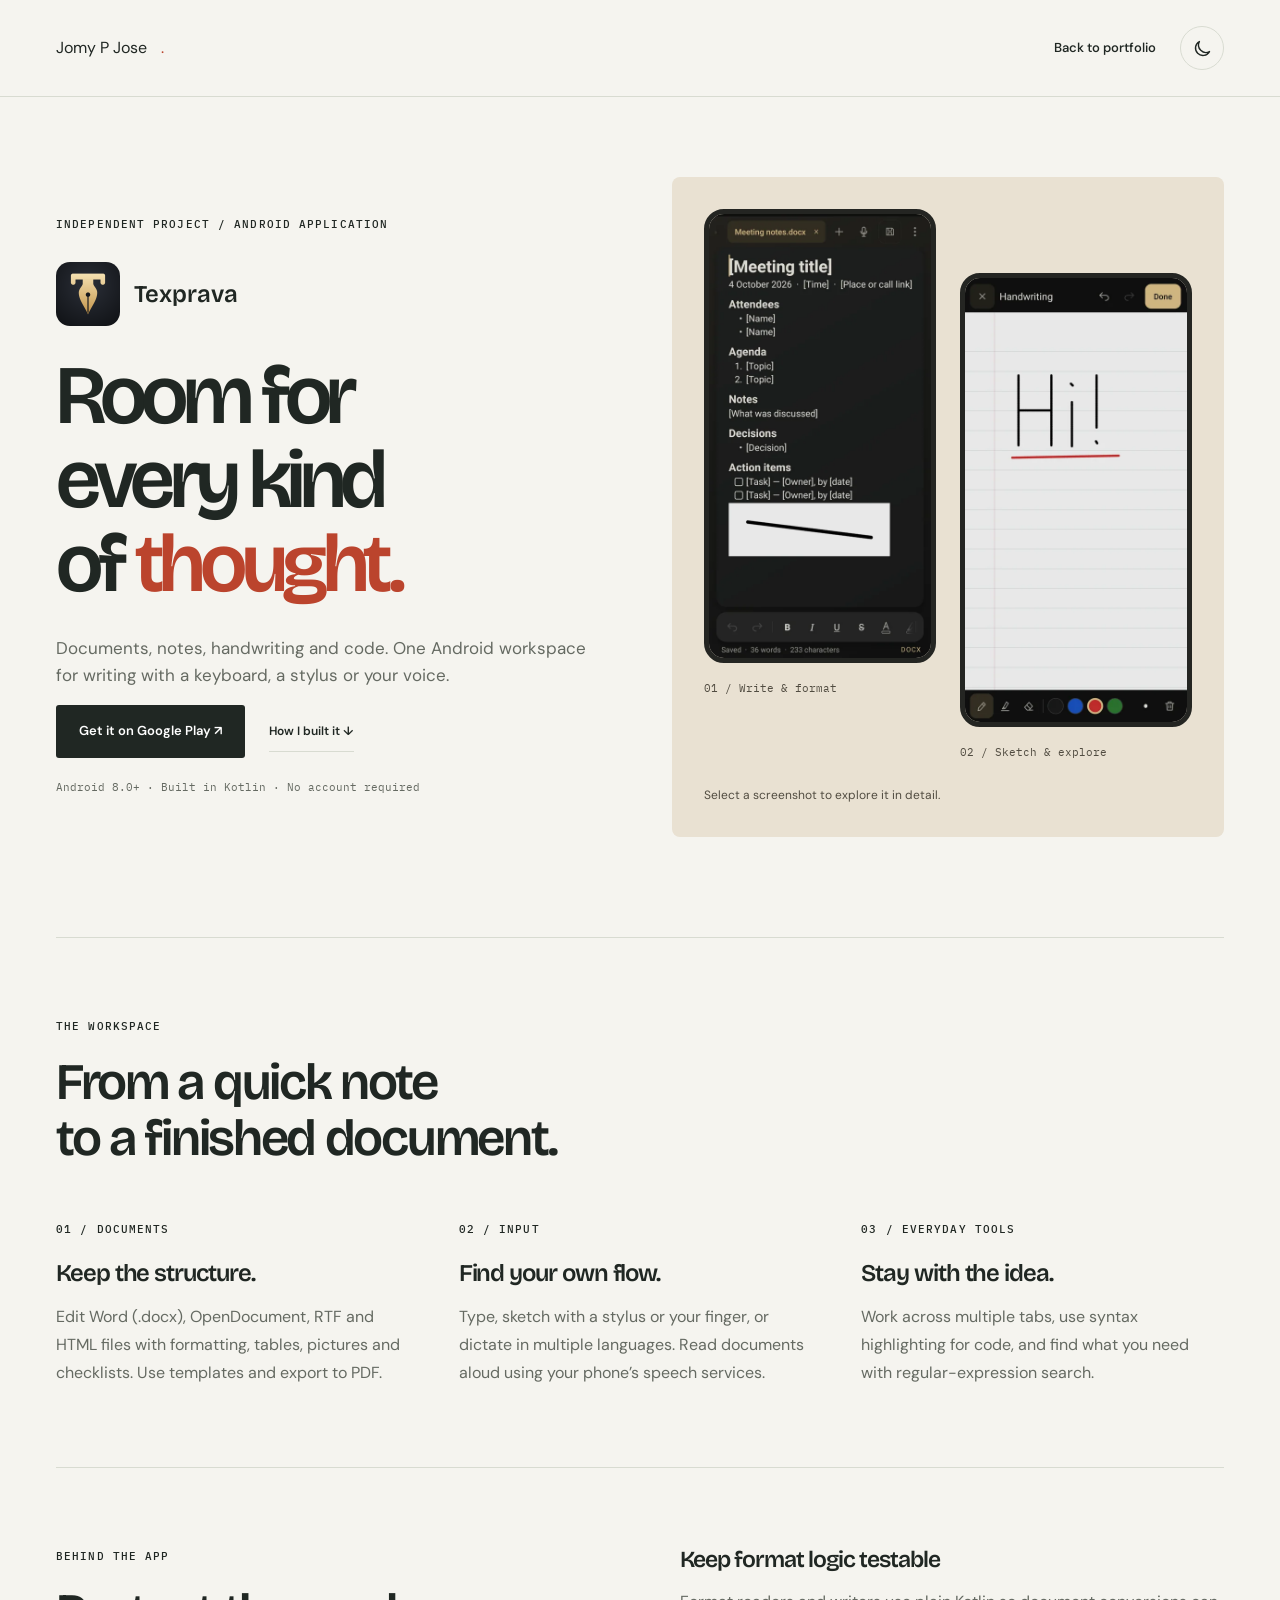
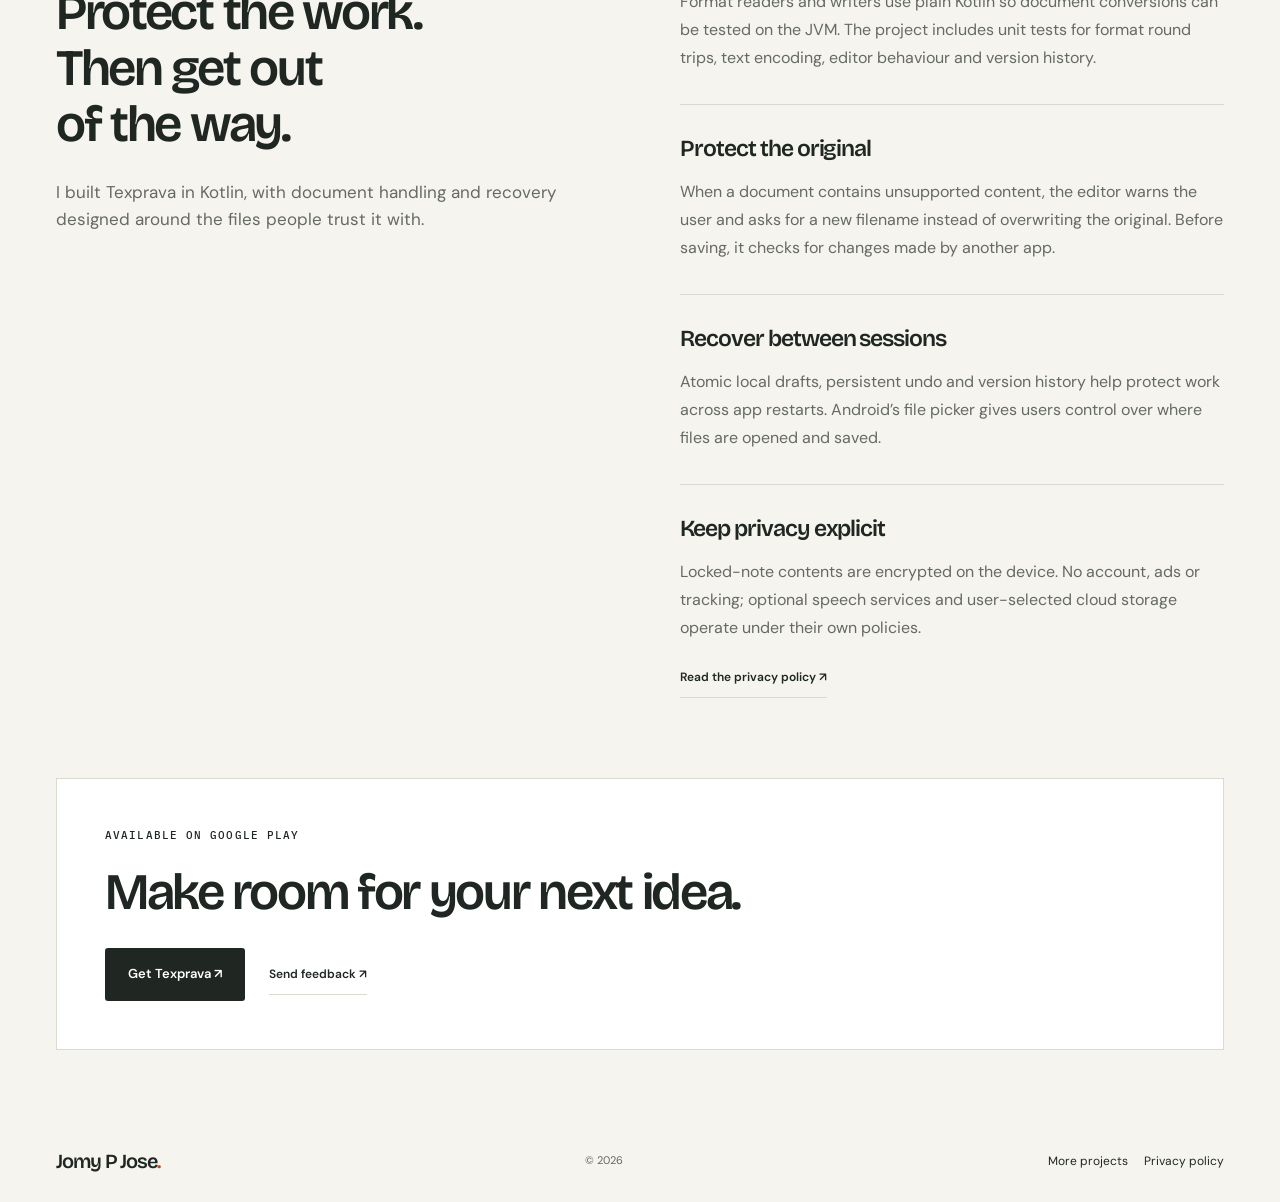
==== texprava/index.html @ 024afddb "Showcase Texprava release with dedicated app page and screenshot previews" ====
<!DOCTYPE html>
<html lang="en">
<head>
  <meta charset="UTF-8">
  <meta name="viewport" content="width=device-width, initial-scale=1.0">
  <meta name="theme-color" content="#f5f4ef">
  <meta name="description" content="Texprava brings documents, notes, handwriting and code into one Android workspace. Explore the app and the engineering behind it.">
  <meta property="og:type" content="website">
  <meta property="og:title" content="Texprava — Android document editor by Jomy P Jose">
  <meta property="og:description" content="Documents, notes, handwriting and code in one Android workspace. Available on Google Play.">
  <meta property="og:image" content="https://jomypjose.github.io/assets/images/social-preview.png">
  <meta property="og:image:width" content="1200">
  <meta property="og:image:height" content="630">
  <meta property="og:image:alt" content="Texprava — Android document editor by Jomy P Jose. Web, Android and cloud applications.">
  <meta name="twitter:card" content="summary_large_image">
  <meta name="twitter:title" content="Texprava — Android document editor by Jomy P Jose">
  <meta name="twitter:description" content="Explore Texprava, an Android editor built by Jomy P Jose.">
  <meta name="twitter:image" content="https://jomypjose.github.io/assets/images/social-preview.png">
  <meta property="og:url" content="https://jomypjose.github.io/texprava/">
  <link rel="canonical" href="https://jomypjose.github.io/texprava/">
  <title>Texprava — Android document editor by Jomy P Jose</title>
  <link rel="icon" type="image/svg+xml" href="../assets/favicon.svg">
  <link rel="preconnect" href="https://fonts.googleapis.com">
  <link rel="preconnect" href="https://fonts.gstatic.com" crossorigin>
  <link href="https://fonts.googleapis.com/css2?family=Bricolage+Grotesque:wght@400;500;600;700;800&family=DM+Sans:wght@400;450;500;550;600;650;700&family=IBM+Plex+Mono:wght@400;500&display=swap" rel="stylesheet">
  <script>
    (() => {
      let preference;
      try { preference = localStorage.getItem('portfolio-theme'); } catch {}
      const dark = preference === 'dark' || (preference !== 'light' && window.matchMedia('(prefers-color-scheme: dark)').matches);
      document.documentElement.dataset.theme = dark ? 'dark' : 'light';
    })();
  </script>
  <link rel="stylesheet" href="../css/style.css?v=20261015">
  <script src="../js/main.js?v=20261015" defer></script>
  <noscript><style>@media(max-width:600px){.header-inner{height:auto;flex-wrap:wrap;padding-block:16px;gap:16px}.navigation{display:flex;position:static;width:100%;padding:0;box-shadow:none;border:0}.menu-toggle{display:none}}</style></noscript>
</head>
<body>
<a class="skip-link" href="#main">Skip to content</a>
  <svg class="icon-library" xmlns="http://www.w3.org/2000/svg" aria-hidden="true"><defs>
    <symbol id="arrow-up-right" viewBox="0 0 24 24"><path d="M6 18 18 6M6 6h12v12"/></symbol>
    <symbol id="arrow-right" viewBox="0 0 24 24"><path d="M4 12h16m-6-6 6 6-6 6"/></symbol>
    <symbol id="arrow-down" viewBox="0 0 24 24"><path d="M12 4v16m-6-6 6 6 6-6"/></symbol>
    <symbol id="plus" viewBox="0 0 24 24"><path d="M12 5v14M5 12h14"/></symbol>
    <symbol id="code" viewBox="0 0 24 24"><path d="m7 7-5 5 5 5m10-10 5 5-5 5m-4-13-2 20"/></symbol>
    <symbol id="layers" viewBox="0 0 24 24"><path d="m12 3 10 6-10 6L2 9Zm-10 12 10 6 10-6M2 15l10 6 10-6"/></symbol>
    <symbol id="download" viewBox="0 0 24 24"><path d="M12 3v12m-5-5 5 5 5-5M4 16v5h16v-5"/></symbol>
    <symbol id="check" viewBox="0 0 24 24"><path d="m5 12 4 4L19 6"/></symbol>
    <symbol id="copy" viewBox="0 0 24 24"><rect x="8" y="8" width="12" height="13" rx="2"/><path d="M16 8V3H3v13h5"/></symbol>
  </defs></svg>

<header class="site-header"><div class="shell header-inner"><a class="brand" href="../index.html">Jomy P Jose<span class="accent">.</span></a><nav id="navigation" class="navigation app-navigation" aria-label="Main navigation"><a href="../index.html#work">Back to portfolio</a></nav>      <button class="theme-toggle" type="button" aria-label="Switch to dark theme" hidden>
        <svg class="icon theme-moon" aria-hidden="true" viewBox="0 0 24 24"><path d="M20 15.5A8.5 8.5 0 0 1 8.5 4 8.5 8.5 0 1 0 20 15.5Z"/></svg>
        <svg class="icon theme-sun" aria-hidden="true" viewBox="0 0 24 24"><circle cx="12" cy="12" r="4"/><path d="M12 2v2m0 16v2M2 12h2m16 0h2M5 5l1.5 1.5m11 11L19 19M5 19l1.5-1.5m11-11L19 5"/></svg>
      </button>
</div></header>
<main id="main" class="app-page shell">
<section class="app-intro" aria-labelledby="app-title">
<div><p class="eyebrow">INDEPENDENT PROJECT / ANDROID APPLICATION</p><div class="app-identity"><img src="icon.png" width="64" height="64" alt=""><span>Texprava</span></div><h1 id="app-title">Room for<br>every kind<br>of <span class="accent">thought.</span></h1><p class="app-lead">Documents, notes, handwriting and code. One Android workspace for writing with a keyboard, a stylus or your voice.</p><div class="project-release-actions"><a class="button button-dark" href="https://play.google.com/store/apps/details?id=com.jomypjose.texprava">Get it on Google Play ↗</a><a class="text-link" href="#engineering">How I built it ↓</a></div><p class="app-platform">Android 8.0+ · Built in Kotlin · No account required</p></div>
<div class="app-gallery"><figure><a class="screenshot-link" href="../assets/images/texprava-editor.webp" data-screenshot><img src="../assets/images/texprava-editor.webp" width="480" height="960" alt="Document editor with formatted meeting notes and an embedded drawing"></a><figcaption>01 / Write & format</figcaption></figure><figure><a class="screenshot-link" href="../assets/images/texprava-handwriting.webp" data-screenshot><img src="../assets/images/texprava-handwriting.webp" width="480" height="960" alt="Handwriting canvas with a handwritten greeting and pen tools"></a><figcaption>02 / Sketch & explore</figcaption></figure><p>Select a screenshot to explore it in detail.</p></div>
</section>
<section class="app-section" aria-labelledby="features-title"><p class="eyebrow">THE WORKSPACE</p><h2 id="features-title">From a quick note<br>to a finished document.</h2><div class="app-features"><article><span class="eyebrow">01 / DOCUMENTS</span><h3>Keep the structure.</h3><p>Edit Word (.docx), OpenDocument, RTF and HTML files with formatting, tables, pictures and checklists. Use templates and export to PDF.</p></article><article><span class="eyebrow">02 / INPUT</span><h3>Find your own flow.</h3><p>Type, sketch with a stylus or your finger, or dictate in multiple languages. Read documents aloud using your phone’s speech services.</p></article><article><span class="eyebrow">03 / EVERYDAY TOOLS</span><h3>Stay with the idea.</h3><p>Work across multiple tabs, use syntax highlighting for code, and find what you need with regular-expression search.</p></article></div></section>
<section id="engineering" class="app-section engineering-section" aria-labelledby="engineering-title"><div><p class="eyebrow">BEHIND THE APP</p><h2 id="engineering-title">Protect the work.<br>Then get out<br>of the way.</h2><p class="app-lead">I built Texprava in Kotlin, with document handling and recovery designed around the files people trust it with.</p></div><div class="engineering-notes"><article><h3>Keep format logic testable</h3><p>Format readers and writers use plain Kotlin so document conversions can be tested on the JVM. The project includes unit tests for format round trips, text encoding, editor behaviour and version history.</p></article><article><h3>Protect the original</h3><p>When a document contains unsupported content, the editor warns the user and asks for a new filename instead of overwriting the original. Before saving, it checks for changes made by another app.</p></article><article><h3>Recover between sessions</h3><p>Atomic local drafts, persistent undo and version history help protect work across app restarts. Android’s file picker gives users control over where files are opened and saved.</p></article><article><h3>Keep privacy explicit</h3><p>Locked-note contents are encrypted on the device. No account, ads or tracking; optional speech services and user-selected cloud storage operate under their own policies.</p><a class="text-link" href="privacy-policy.html">Read the privacy policy ↗</a></article></div></section>
<section class="app-closing" aria-labelledby="try-title"><p class="eyebrow">AVAILABLE ON GOOGLE PLAY</p><h2 id="try-title">Make room for your next idea.</h2><div class="project-release-actions"><a class="button button-dark" href="https://play.google.com/store/apps/details?id=com.jomypjose.texprava">Get Texprava ↗</a><a class="text-link" href="mailto:jomypjosevyssery@gmail.com?subject=Texprava%20feedback">Send feedback ↗</a></div></section>
</main><footer class="site-footer shell"><a class="footer-brand" href="../index.html">Jomy P Jose<span class="accent">.</span></a><p>© <span id="year">2026</span></p><div class="footer-links"><a href="../index.html#work">More projects</a><a href="privacy-policy.html">Privacy policy</a></div></footer>
</body></html>
---- css/style.css ----
:root {
  --paper:#f5f4ef;
  --ink:#202723;
  --muted:#656a62;
  --accent:#bb442d;
  --line:#d8dbd1;
  --white:#fff;
  --display:'Bricolage Grotesque',sans-serif;
  --body:'DM Sans',sans-serif;
  --mono:'IBM Plex Mono',monospace;
  --shell:1240px;
}

*,*::before,*::after {
  box-sizing:border-box;
}

html {
  scroll-behavior:smooth;
  scroll-padding-top:110px;
}

body {
  margin:0;
  overflow-x:clip;
  background:var(--paper);
  color:var(--ink);
  font-family:var(--body);
  font-size:16px;
  line-height:1.6;
  -webkit-font-smoothing:antialiased;
}

::selection {
  color:white;
  background:var(--accent);
}

a {
  color:inherit;
  text-decoration:none;
}

button {
  font:inherit;
  color:inherit;
  cursor:pointer;
}

button,a,summary {
  touch-action:manipulation;
  -webkit-tap-highlight-color:transparent;
}

button {
  border:0;
}

img {
  display:block;
  max-width:100%;
  height:auto;
}

h1,h2,h3,h4,p {
  margin:0;
}

h1,h2,h3 {
  font-family:var(--display);
  font-weight:600;
  line-height:1.08;
  letter-spacing:-.045em;
}

button:focus-visible,a:focus-visible,summary:focus-visible {
  outline:3px solid var(--accent);
  outline-offset:6px;
}

section {
  scroll-margin-top:100px;
}

.shell {
  width:min(var(--shell),calc(100% - 112px));
  margin-inline:auto;
}

.section {
  padding-block:112px;
}

.icon-library {
  position:absolute;
  width:0;
  height:0;
  overflow:hidden;
}

.icon {
  width:21px;
  height:21px;
  fill:none;
  stroke:currentColor;
  stroke-width:1.6;
  stroke-linecap:round;
  stroke-linejoin:round;
  flex-shrink:0;
}

.accent {
  color:var(--accent);
}

.muted {
  color:#81867b;
}

.eyebrow {
  font-family:var(--mono);
  font-size:10px;
  font-weight:500;
  letter-spacing:.1em;
  line-height:1.6;
}

.skip-link {
  position:fixed;
  top:12px;
  left:12px;
  padding:12px 20px;
  z-index:100;
  background:var(--ink);
  color:white;
  transform:translateY(-160%);
}

.skip-link:focus {
  transform:translateY(0);
}

.site-header {
  position:sticky;
  top:0;
  z-index:30;
  background:rgba(245,244,239,.95);
  border-bottom:1px solid var(--line);
  backdrop-filter:blur(16px);
}

.header-inner {
  height:96px;
  display:flex;
  align-items:center;
  justify-content:space-between;
}

.brand {
  display:flex;
  align-items:center;
  gap:14px;
}

.brand-mark {
  font:700 39px/.9 var(--display);
  letter-spacing:-.09em;
  padding-bottom:5px;
}

.brand-mark span {
  color:var(--accent);
}

.brand-name {
  font-size:13px;
  font-weight:700;
  line-height:1.5;
}

.brand-name>span {
  display:block;
  color:var(--muted);
  font-size:10px;
  font-weight:400;
}

.navigation {
  display:flex;
  align-items:center;
  gap:34px;
  font-size:13px;
  font-weight:550;
}

.navigation>a {
  position:relative;
  transition:color .2s;
}

.navigation>a:hover,.navigation>a[aria-current] {
  color:var(--accent);
}

.nav-contact {
  display:flex;
  gap:18px;
  align-items:center;
  margin-left:17px;
  border-bottom:1px solid var(--ink);
  padding:10px 0;
}

.nav-contact .icon {
  width:17px;
}

.menu-toggle {
  display:none;
}

.hero {
  display:grid;
  grid-template-columns:1.2fr 1fr;
  gap:68px;
  align-items:center;
  padding-block:94px 80px;
}

.hero .eyebrow {
  display:flex;
  gap:12px;
  align-items:center;
  color:var(--muted);
}

.accent-line {
  height:1px;
  width:24px;
  background:var(--accent);
}

h1 {
  font-size:clamp(54px,5.7vw,80px);
  line-height:1.015;
  margin-block:28px;
  letter-spacing:-.065em;
}

.hero-last {
  font-size:.89em;
}

.hero-description {
  max-width:450px;
  color:var(--muted);
  font-size:16px;
  line-height:1.8;
}

.hero-actions {
  display:flex;
  align-items:center;
  gap:28px;
  margin-top:31px;
}

.button {
  display:inline-flex;
  align-items:center;
  justify-content:center;
  gap:24px;
  padding:16px 23px;
  font-size:13px;
  font-weight:600;
  border-radius:3px;
  transition:background-color .2s,transform .2s,color .2s;
}

.button-dark {
  color:white;
  background:var(--ink);
}

.button:hover {
  transform:translateY(-3px);
  background:var(--accent);
  color:white;
}

.text-link {
  display:inline-flex;
  align-items:center;
  gap:12px;
  font-size:12px;
  font-weight:600;
  padding-block:10px;
  border-bottom:1px solid var(--line);
  transition:color .2s,border-color .2s;
}

.text-link:hover {
  color:var(--accent);
  border-color:var(--accent);
}

.text-link .icon {
  width:16px;
  height:16px;
}

.hero-footnote {
  margin-top:35px;
  font:10px var(--mono);
  color:var(--muted);
  display:flex;
  align-items:center;
  gap:9px;
}

.tiny-dot {
  display:inline-block;
  height:6px;
  width:6px;
  border-radius:50%;
  background:var(--accent);
  flex-shrink:0;
}

.hero-visual {
  position:relative;
  background:#e8eae1;
  border:1px solid #d7dbce;
  min-width:0;
  border-radius:4px;
  background-image:radial-gradient(#ced2c5 .7px,transparent .7px);
  background-size:14px 14px;
  transform:rotate(-2deg);
  margin-top:8px;
}

.visual-topline,.visual-bottomline {
  display:flex;
  justify-content:space-between;
  align-items:center;
  padding:17px 23px;
  font:9px var(--mono);
  letter-spacing:.08em;
  border-bottom:1px solid #ced2c5;
}

.visual-bottomline {
  border-top:1px solid #ced2c5;
  border-bottom:0;
}

.visual-bottomline .icon {
  width:17px;
  height:17px;
}

.architecture {
  padding:27px 26px 22px;
}

.architecture-label {
  font:8px var(--mono);
  letter-spacing:.08em;
  text-align:center;
  margin-bottom:20px;
  color:var(--muted);
}

.stack-layer {
  position:relative;
  display:flex;
  align-items:center;
  gap:15px;
  padding:23px 18px;
  border:1px solid #d6dacb;
  border-radius:5px;
  box-shadow:0 5px 0 rgba(31,43,31,.05);
  background:#fafbf6;
}

.layer-icon {
  width:37px;
  height:37px;
  display:flex;
  align-items:center;
  justify-content:center;
  border:1px solid #d8dcce;
  border-radius:6px;
  font:18px var(--mono);
  flex-shrink:0;
}

.layer-number {
  display:block;
  font:8px var(--mono);
  letter-spacing:.06em;
  color:var(--muted);
  margin-bottom:6px;
}

.stack-layer strong {
  display:block;
  font:600 18px var(--display);
  letter-spacing:-.035em;
}

.stack-layer small {
  display:block;
  font-size:10px;
  color:var(--muted);
  margin-top:5px;
}

.layer-status {
  margin-left:auto;
  font:9px var(--mono);
  border:1px solid #d4d8c9;
  padding:5px;
  border-radius:3px;
  color:#6b7463;
}

.layer-logic {
  background:#233c32;
  color:white;
  border-color:#233c32;
  transform:translateX(10px);
}

.layer-logic .layer-number,.layer-logic small {
  color:#b2c5b8;
}

.layer-logic .layer-icon,.layer-logic .layer-status {
  border-color:#496055;
  color:#dbe6df;
}

.stack-connector {
  height:34px;
  display:flex;
  align-items:center;
  justify-content:center;
  gap:10px;
}

.stack-connector>span {
  height:100%;
  width:1px;
  background:#abb39f;
}

.stack-connector code {
  font:8px var(--mono);
  color:#67745f;
}

.architecture-bottom {
  display:flex;
  align-items:center;
  justify-content:center;
  gap:7px;
  font:7px var(--mono);
  letter-spacing:.04em;
  margin-top:23px;
  color:#67745f;
}

.architecture-bottom .tiny-dot {
  background:#547553;
  width:4px;
  height:4px;
}

.visual-orbit {
  position:absolute;
  right:-17px;
  top:-17px;
  width:34px;
  height:34px;
  border-radius:50%;
  background:var(--accent);
  color:var(--paper);
  font:26px/34px var(--display);
  text-align:center;
  transform:rotate(2deg);
}

.proof-strip {
  border-block:1px solid var(--line);
}

.proof-inner {
  display:grid;
  grid-template-columns:1fr 1fr 1fr .9fr;
  padding-block:31px;
  gap:30px;
}

.proof-inner>div {
  display:flex;
  align-items:center;
  gap:20px;
  border-right:1px solid var(--line);
}

.proof-inner strong {
  font:500 36px var(--display);
  letter-spacing:-.06em;
  white-space:nowrap;
}

.proof-inner strong>span {
  font-size:24px;
  color:var(--accent);
}

.proof-inner p {
  font-size:11px;
  line-height:1.6;
  color:var(--muted);
}

.proof-inner>a {
  display:flex;
  align-items:center;
  justify-content:space-between;
  font-size:12px;
  line-height:1.6;
}

.proof-inner>a:hover {
  color:var(--accent);
}

.section-heading {
  display:flex;
  justify-content:space-between;
  align-items:flex-end;
  gap:32px;
  margin-bottom:43px;
}

.section-heading .eyebrow {
  color:var(--muted);
  margin-bottom:16px;
}

h2 {
  font-size:clamp(36px,4vw,52px);
  line-height:1.09;
}

.section-heading>p {
  color:var(--muted);
  font-size:13px;
  line-height:1.7;
  padding-bottom:5px;
}

.featured-project {
  border:1px solid var(--line);
  display:grid;
  grid-template-columns:1.35fr 1fr;
  border-radius:5px;
  overflow:hidden;
  background:#fafaf6;
}

.project-stage {
  position:relative;
  overflow:hidden;
  min-width:0;
}

.asset-stage {
  background:#233d33;
  display:flex;
  flex-direction:column;
  justify-content:center;
  padding:27px 32px 25px;
  background-image:radial-gradient(ellipse at 60% 100%,#405b46,transparent 70%);
}

.stage-top {
  display:flex;
  justify-content:space-between;
  font:8px var(--mono);
  letter-spacing:.07em;
  color:#c8d6cb;
  gap:10px;
  margin-bottom:33px;
}

.stage-top>span:first-child {
  display:flex;
  align-items:center;
  gap:7px;
}

.stage-top .tiny-dot {
  background:#dbeac6;
}

.app-window {
  width:100%;
  border:1px solid #758579;
  border-radius:7px;
  background:#f6f7f1;
  box-shadow:8px 20px 30px #0c201b50;
  transform:perspective(1200px) rotateY(-3deg) rotateX(2deg);
  overflow:hidden;
  color:#25372e;
}

.app-titlebar {
  display:flex;
  align-items:center;
  justify-content:space-between;
  height:35px;
  padding:0 12px;
  background:#e7ebe2;
  border-bottom:1px solid #d9dfd3;
  font:7px var(--mono);
}

.window-dots {
  display:flex;
  gap:4px;
}

.window-dots i {
  height:5px;
  width:5px;
  border-radius:50%;
  background:#a6b39e;
}

.window-dots i:first-child {
  background:#bd6c54;
}

.app-avatar {
  background:#ced8c8;
  border-radius:50%;
  padding:4px;
  font-size:6px;
}

.app-body {
  display:flex;
}

.app-sidebar {
  width:42px;
  background:#e7ebe2;
  border-right:1px solid #d9dfd3;
  display:flex;
  align-items:center;
  flex-direction:column;
  gap:17px;
  padding:15px 0;
  color:#65725f;
  font-size:13px;
  flex-shrink:0;
}

.app-logo {
  font:700 21px var(--display);
  letter-spacing:-.09em;
  margin-bottom:6px;
}

.app-logo span {
  color:#799356;
}

.app-side-active {
  background:#d4dec9;
  border-radius:3px;
  padding:2px 6px;
}

.app-content {
  flex:1;
  min-width:0;
  padding:20px;
}

.app-breadcrumb {
  font:6px var(--mono);
  letter-spacing:.08em;
  color:#687762;
  margin-bottom:15px;
}

.app-breadcrumb span {
  margin:0 8px;
  color:#a4afa0;
}

.app-heading {
  display:flex;
  justify-content:space-between;
  gap:5px;
  align-items:center;
}

.app-heading h3 {
  font-size:20px;
  letter-spacing:-.04em;
}

.app-pill {
  display:flex;
  align-items:center;
  gap:4px;
  font-size:6px;
  border:1px solid #d8e1cf;
  border-radius:10px;
  padding:3px 6px;
}

.app-pill .tiny-dot {
  background:#759f56;
  width:3px;
  height:3px;
}

.app-description {
  font-size:7px;
  color:#788270;
  margin-top:6px;
}

.app-metrics {
  display:grid;
  grid-template-columns:repeat(3,1fr);
  gap:7px;
  margin-top:19px;
}

.app-metrics>div {
  border:1px solid #dbe2d3;
  padding:10px;
  border-radius:4px;
  min-width:0;
}

.app-metrics>div>span {
  font-size:6px;
  color:#6c7965;
  display:block;
}

.app-metrics b {
  display:block;
  font:600 24px var(--display);
  letter-spacing:-.05em;
  margin:7px 0;
}

.app-metrics b>span {
  color:#7b975d;
  font-size:17px;
}

.app-metrics .metric-word {
  font-size:15px;
  margin-top:12px;
  margin-bottom:11px;
}

.app-metrics small {
  font-size:5px;
  display:block;
  color:#78866f;
}

.app-table {
  border:1px solid #dbe2d3;
  border-radius:4px;
  margin-top:12px;
  font-size:7px;
  overflow:hidden;
}

.app-table-header {
  padding:10px;
  display:flex;
  justify-content:space-between;
  align-items:center;
}

.app-table-header b {
  font-size:8px;
}

.app-table-header>span {
  font-size:6px;
  color:#718268;
}

.app-table-row {
  display:grid;
  grid-template-columns:1.6fr .8fr .6fr;
  gap:8px;
  align-items:center;
  border-top:1px solid #e2e6dc;
  padding:9px 10px;
}

.app-table-labels {
  font:5px var(--mono);
  color:#78856f;
  background:#f0f3e9;
}

.app-table-row>span:first-child {
  display:flex;
  gap:6px;
  align-items:center;
}

.table-device {
  font-size:10px;
  font-style:normal;
  color:#688653;
}

.table-status {
  color:#587340;
  font-size:6px;
}

.concept-label {
  font:7px var(--mono);
  letter-spacing:.08em;
  color:#bacbba;
  text-align:center;
  margin-top:27px;
}

.project-description {
  padding:43px 37px;
  align-self:center;
}

.project-kicker {
  display:flex;
  gap:14px;
  color:var(--muted);
  font:8px var(--mono);
  letter-spacing:.08em;
}

.project-kicker>span:first-child {
  color:var(--accent);
}

.project-description h3 {
  font-size:40px;
  margin-block:20px 17px;
}

.project-description>p,.secondary-copy>p {
  font-size:13px;
  line-height:1.8;
  color:var(--muted);
}

.tags {
  display:flex;
  flex-wrap:wrap;
  gap:6px;
  margin-top:22px;
}

.tags>span {
  font-size:9px;
  border:1px solid var(--line);
  border-radius:3px;
  padding:4px 8px;
  color:#585f54;
}

.case-study {
  margin-top:28px;
  border-top:1px solid var(--line);
}

.case-study summary {
  list-style:none;
  display:flex;
  align-items:center;
  justify-content:space-between;
  gap:20px;
  padding:19px 0 0;
  font-size:12px;
  font-weight:600;
  cursor:pointer;
}

.case-study summary::-webkit-details-marker {
  display:none;
}

.case-study summary:hover {
  color:var(--accent);
}

.case-study summary .icon {
  width:18px;
  height:18px;
  transition:transform .2s;
}

.case-study[open] summary .icon {
  transform:rotate(45deg);
}

.case-study-body {
  padding-top:20px;
}

.case-study-body h4 {
  font-size:12px;
  font-weight:650;
  margin-bottom:6px;
}

.case-study-body p {
  font-size:12px;
  color:var(--muted);
  line-height:1.8;
  margin-bottom:18px;
}

.case-study-body .text-link {
  font-size:11px;
}

.project-pair {
  display:grid;
  grid-template-columns:1fr 1fr;
  gap:28px;
  margin-top:28px;
}

.secondary-project {
  border:1px solid var(--line);
  border-radius:5px;
  overflow:hidden;
  background:#fafaf6;
}

.secondary-project .project-stage {
  height:300px;
  padding:23px 28px;
  display:flex;
  flex-direction:column;
  justify-content:space-between;
}

.cloud-stage {
  background:#e5e8dd;
  color:#3f5038;
  background-image:linear-gradient(#b7c1a420 1px,transparent 1px),linear-gradient(90deg,#b7c1a420 1px,transparent 1px);
  background-size:28px 28px;
}

.stage-number {
  font:8px var(--mono);
  letter-spacing:.08em;
}

.cloud-diagram {
  width:80%;
  margin:auto;
  position:relative;
  padding-top:15px;
}

.cloud-node {
  background:#f5f6ee;
  border:1px solid #b3bea4;
  border-radius:4px;
  padding:14px 24px;
  margin:auto;
  width:max-content;
  display:flex;
  align-items:center;
  flex-direction:column;
  box-shadow:0 5px 0 #a3b19625;
}

.cloud-node>.icon {
  width:27px;
  height:27px;
  margin-bottom:7px;
}

.cloud-node>span {
  font:11px var(--mono);
  font-weight:500;
}

.cloud-node small {
  font-size:9px;
  color:#65745b;
  margin-top:2px;
}

.network-line {
  height:44px;
  text-align:center;
  font:7px var(--mono);
  position:relative;
  display:flex;
  align-items:center;
  justify-content:center;
}

.network-line::before {
  content:'';
  position:absolute;
  top:0;
  bottom:0;
  width:1px;
  background:#b3bea4;
}

.network-line span {
  z-index:1;
  background:#e5e8dd;
  padding:4px 8px;
}

.branch-nodes {
  display:flex;
  justify-content:space-between;
  gap:12px;
  position:relative;
}

.branch-nodes::before {
  content:'';
  position:absolute;
  top:-9px;
  left:13%;
  right:13%;
  height:9px;
  border-top:1px solid #b3bea4;
  border-inline:1px solid #b3bea4;
}

.branch-nodes span {
  font:7px var(--mono);
  border:1px solid #b3bea4;
  background:#f4f5ed;
  border-radius:3px;
  padding:9px 10px;
  z-index:1;
}

.stage-footer {
  display:flex;
  align-items:center;
  justify-content:space-between;
  gap:10px;
  font:7px var(--mono);
  letter-spacing:.06em;
}

.stage-footer>span {
  border:1px solid currentColor;
  border-radius:3px;
  padding:4px 6px;
  letter-spacing:0;
  font-size:8px;
}

.network-stage {
  background:#e9e1d7;
  color:#735542;
}

.network-graphic {
  position:relative;
  height:210px;
  width:100%;
  display:grid;
  place-items:center;
}

.network-ring {
  position:absolute;
  border:1px solid #c3b19d;
  border-radius:50%;
}

.ring-one {
  height:110px;
  width:200px;
}

.ring-two {
  height:150px;
  width:290px;
}

.ring-three {
  height:190px;
  width:390px;
}

.network-core {
  z-index:1;
  display:flex;
  align-items:center;
  justify-content:center;
  flex-direction:column;
  background:#e9e1d7;
  padding:8px 18px;
}

.network-core strong {
  font:500 42px var(--display);
  letter-spacing:-.06em;
}

.network-core strong span {
  color:#ae6841;
}

.network-core small {
  font:7px var(--mono);
  letter-spacing:.08em;
  margin-top:6px;
}

.network-point {
  position:absolute;
  width:8px;
  height:8px;
  background:#a87b56;
  border:2px solid #e9e1d7;
  border-radius:50%;
}

.point-one {
  left:13%;
  top:31%;
}

.point-two {
  right:10%;
  bottom:37%;
}

.point-three {
  left:27%;
  bottom:22%;
}

.point-four {
  right:32%;
  top:17%;
}

.secondary-copy {
  padding:28px;
}

.secondary-copy h3 {
  font-size:27px;
  margin-block:16px 12px;
}

.github-link {
  display:flex;
  justify-content:space-between;
  gap:20px;
  padding:23px 0;
  border-bottom:1px solid var(--line);
  font-size:12px;
  color:var(--muted);
  margin-top:22px;
}

.github-link>span:last-child {
  display:flex;
  align-items:center;
  gap:10px;
  color:var(--ink);
  font-weight:600;
}

.github-link:hover>span {
  color:var(--accent);
}

.github-link .icon {
  width:17px;
  height:17px;
}

.about-section {
  border-block:1px solid var(--line);
  background:#eaece4;
  padding-block:85px;
}

.about-layout {
  display:grid;
  grid-template-columns: .9fr 1.3fr;
  gap:110px;
  align-items:center;
}

.about-photo {
  position:relative;
  max-width:410px;
}

.about-photo img {
  width:100%;
  aspect-ratio:4/5;
  object-fit:cover;
  object-position:50% 25%;
  border-radius:4px;
}

.photo-caption {
  display:flex;
  justify-content:space-between;
  gap:15px;
  font:7px var(--mono);
  letter-spacing:.06em;
  padding-top:14px;
  color:var(--muted);
}

.about-copy .eyebrow {
  margin-bottom:22px;
  color:var(--muted);
}

.about-copy h2 {
  font-size:clamp(34px,4vw,52px);
  margin-bottom:25px;
}

.about-copy>p:not(.eyebrow) {
  font-size:14px;
  color:#5d6559;
  line-height:1.85;
  max-width:510px;
  margin-bottom:15px;
}

.about-note {
  display:flex;
  gap:18px;
  border-left:2px solid var(--accent);
  padding-left:19px;
  margin:27px 0 19px;
}

.note-mark {
  color:var(--accent);
  font-size:30px;
  line-height:1.2;
}

.about-note p {
  font:500 20px/1.4 var(--display);
  letter-spacing:-.025em;
}

.about-copy .text-link {
  border-color:#bdc4b4;
}

.skills-section {
  padding-bottom:85px;
}

.skills-grid {
  display:grid;
  grid-template-columns:repeat(3,1fr);
  gap:0;
  border-block:1px solid var(--line);
}

.skill-group {
  padding:34px 35px 34px 0;
  position:relative;
}

.skill-group+.skill-group {
  border-left:1px solid var(--line);
  padding-left:35px;
}

.skill-number {
  font:9px var(--mono);
  color:var(--muted);
}

.skill-icon {
  display:block;
  margin-top:25px;
  margin-bottom:20px;
  width:29px;
  height:29px;
  color:var(--accent);
}

.text-icon {
  font:32px/1 var(--display);
}

.skill-group h3 {
  font-size:23px;
  letter-spacing:-.035em;
  margin-bottom:14px;
}

.skill-group p {
  font-size:12px;
  line-height:1.8;
  color:var(--muted);
  max-width:300px;
}

.skill-group ul {
  padding:0;
  margin:22px 0 0;
  list-style:none;
  font-size:11px;
  font-weight:500;
}

.skill-group li {
  padding:7px 0;
  display:flex;
  align-items:center;
  gap:8px;
}

.skill-group li::before {
  content:'↗';
  color:var(--accent);
  font-size:13px;
}

.experience-section {
  padding-top:30px;
  display:grid;
  grid-template-columns:.9fr 1.3fr;
  gap:100px;
}

.experience-intro .eyebrow {
  color:var(--muted);
  margin-bottom:20px;
}

.experience-intro>p:not(.eyebrow) {
  font-size:13px;
  line-height:1.8;
  color:var(--muted);
  margin:22px 0;
}

.experience-item {
  padding:28px 0;
  border-top:1px solid var(--line);
}

.experience-item:first-child {
  padding-top:0;
  border-top:0;
}

.experience-item:last-child {
  padding-bottom:0;
}

.experience-meta {
  display:flex;
  align-items:center;
  gap:15px;
  font:9px var(--mono);
  color:var(--muted);
  margin-bottom:14px;
}

.current-tag {
  font-size:7px;
  border:1px solid #c8d1bd;
  color:#55783b;
  padding:4px 6px;
  border-radius:3px;
  background:#e9eedd;
}

.experience-item h3 {
  font-size:24px;
  letter-spacing:-.035em;
  margin-bottom:8px;
}

.company {
  font-size:12px;
  font-weight:600;
  margin-bottom:13px;
}

.experience-item>p:not(.company) {
  font-size:12px;
  line-height:1.8;
  color:var(--muted);
  max-width:510px;
}

.experience-item .tags {
  margin-top:15px;
}

.contact-section {
  background:var(--ink);
  color:var(--paper);
  padding-block:62px 43px;
}

.contact-top {
  display:flex;
  justify-content:space-between;
  align-items:center;
  gap:20px;
  color:#b6bdae;
}

.contact-small {
  font:8px var(--mono);
  letter-spacing:.08em;
}

.contact-main {
  display:grid;
  grid-template-columns:1.5fr 1fr;
  gap:80px;
  align-items:center;
  padding-block:48px 43px;
}

.contact-main h2 {
  font-size:clamp(46px,6.5vw,87px);
  letter-spacing:-.06em;
  line-height:1.03;
}

.contact-main h2>span {
  color:#e1855b;
}

.contact-copy p {
  font-size:14px;
  color:#bdc4b7;
  line-height:1.85;
  max-width:340px;
  margin-bottom:25px;
}

.button-light {
  background:var(--paper);
  color:var(--ink);
  padding-inline:25px;
  min-width:175px;
}

.contact-bottom {
  display:flex;
  align-items:center;
  gap:25px;
  border-top:1px solid #414a3f;
  padding-top:25px;
  flex-wrap:wrap;
}

.email-link {
  font-size:16px;
  font-weight:500;
  word-break:break-word;
}

.email-link:hover {
  color:#e8a27f;
}

.copy-email {
  display:inline-flex;
  align-items:center;
  gap:8px;
  background:transparent;
  color:#bfc7b7;
  font-size:10px;
  padding:8px 12px;
  border:1px solid #4a5544;
  border-radius:3px;
}

.copy-email:hover {
  border-color:#e8a27f;
  color:#e8a27f;
}

.copy-email .icon {
  height:13px;
  width:13px;
}

.copy-status {
  font-size:11px;
  color:#d9e5cd;
}

.site-footer {
  padding-block:29px;
  display:flex;
  align-items:center;
  justify-content:space-between;
  gap:24px;
}

.footer-brand {
  font:600 20px var(--display);
  letter-spacing:-.055em;
}

.site-footer>p {
  font-size:10px;
  color:var(--muted);
}

.footer-links {
  display:flex;
  gap:22px;
  font-size:10px;
}

.footer-links>a {
  display:flex;
  align-items:center;
  gap:5px;
}

.footer-links>a:hover {
  color:var(--accent);
}

.footer-links .icon {
  width:12px;
  height:12px;
}

[hidden] {
  display:none!important;
}

@media(prefers-reduced-motion:no-preference) {
  .hero-copy {
    animation:enter .7s both;
  }
  .hero-visual {
    animation:visual-enter .9s .1s both;
  }
  @keyframes enter {
    from {
      opacity:0;
      transform:translateY(14px);
    }
    to {
      opacity:1;
      transform:translateY(0);
    }
  }
  @keyframes visual-enter {
    from {
      opacity:0;
      transform:rotate(-2deg) translateY(18px);
    }
    to {
      opacity:1;
      transform:rotate(-2deg) translateY(0);
    }
  }
}

@media(min-width:1600px) {
  .hero {
    padding-block:110px 100px;
  }
}

@media(max-width:1100px) {
  .shell {
    width:calc(100% - 72px);
  }
  .hero {
    gap:35px;
    padding-top:70px;
  }
  h1 {
    font-size:60px;
  }
  .hero-actions {
    gap:20px;
    flex-wrap:wrap;
  }
  .hero-visual .stack-layer {
    padding:20px 13px;
    gap:10px;
  }
  .stack-layer strong {
    font-size:16px;
  }
  .stack-layer small {
    font-size:9px;
  }
  .layer-status {
    display:none;
  }
  .architecture {
    padding-inline:20px;
  }
  .proof-inner {
    gap:22px;
    grid-template-columns:repeat(3,1fr);
  }
  .proof-inner>div:last-of-type {
    border:0;
  }
  .proof-inner>a {
    display:none;
  }
  .proof-inner strong {
    font-size:32px;
  }
  .proof-inner>div {
    gap:12px;
  }
  .featured-project {
    grid-template-columns:1.2fr 1fr;
  }
  .project-description {
    padding:30px 25px;
  }
  .asset-stage {
    padding-inline:22px;
  }
  .app-content {
    padding:16px 13px;
  }
  .app-heading h3 {
    font-size:17px;
  }
  .app-metrics>div {
    padding:8px;
  }
  .app-pill {
    display:none;
  }
  .app-metrics .metric-word {
    font-size:12px;
  }
  .app-table-row {
    font-size:6px;
  }
  .about-layout {
    gap:65px;
  }
  .experience-section {
    gap:65px;
  }
  .contact-main {
    gap:50px;
  }
  .stage-footer {
    font-size:6px;
  }
  .branch-nodes span {
    padding-inline:7px;
  }
  .network-ring.ring-three {
    width:310px;
  }
  .network-ring.ring-two {
    width:250px;
  }
  .navigation {
    gap:25px;
  }
}

@media(max-width:800px) {
  .shell {
    width:calc(100% - 48px);
  }
  .header-inner {
    height:78px;
  }
  .brand-mark {
    font-size:34px;
  }
  .navigation {
    gap:20px;
    font-size:12px;
  }
  .nav-contact {
    margin-left:0;
    gap:9px;
  }
  .hero {
    gap:30px;
    padding-block:60px;
  }
  .hero .eyebrow {
    font-size:8px;
    gap:7px;
  }
  .accent-line {
    width:12px;
  }
  h1 {
    font-size:49px;
    margin-block:22px;
  }
  .hero-description {
    font-size:13px;
  }
  .hero-actions {
    gap:14px;
    margin-top:24px;
  }
  .button {
    padding:13px 17px;
    font-size:11px;
    gap:18px;
  }
  .hero-footnote {
    font-size:8px;
    margin-top:25px;
  }
  .visual-topline,.visual-bottomline {
    padding:13px 16px;
    font-size:7px;
  }
  .architecture {
    padding:20px 14px;
  }
  .architecture-label {
    font-size:6px;
  }
  .hero-visual .stack-layer {
    padding:15px 10px;
    gap:9px;
  }
  .layer-icon {
    width:27px;
    height:27px;
    font-size:14px;
  }
  .layer-icon .icon {
    width:17px;
    height:17px;
  }
  .layer-number {
    font-size:6px;
  }
  .stack-layer strong {
    font-size:13px;
  }
  .stack-layer small {
    font-size:7px;
  }
  .stack-connector {
    height:28px;
  }
  .stack-connector code {
    font-size:6px;
  }
  .architecture-bottom {
    font-size:5px;
  }
  .proof-inner {
    padding-block:25px;
    gap:14px;
  }
  .proof-inner>div {
    align-items:flex-start;
    flex-direction:column;
    gap:3px;
  }
  .proof-inner p {
    font-size:10px;
  }
  .section {
    padding-block:75px;
  }
  .section-heading {
    margin-bottom:32px;
  }
  .section-heading>p {
    font-size:11px;
    max-width:220px;
  }
  .desktop-break {
    display:none;
  }
  h2 {
    font-size:36px;
  }
  .featured-project {
    grid-template-columns:1fr;
  }
  .asset-stage {
    padding:26px 55px;
  }
  .app-content {
    padding:22px;
  }
  .app-heading h3 {
    font-size:24px;
  }
  .app-metrics>div {
    padding:14px;
  }
  .app-metrics .metric-word {
    font-size:18px;
  }
  .app-table-row {
    font-size:8px;
  }
  .app-titlebar {
    height:40px;
  }
  .app-sidebar {
    width:50px;
  }
  .app-metrics small {
    font-size:7px;
  }
  .app-metrics>div>span {
    font-size:8px;
  }
  .app-table-labels {
    font-size:6px;
  }
  .app-table-row {
    padding:10px 14px;
  }
  .app-table-header b {
    font-size:10px;
  }
  .app-description {
    font-size:9px;
  }
  .app-breadcrumb {
    font-size:7px;
  }
  .app-pill {
    display:flex;
  }
  .project-description {
    padding:30px;
  }
  .project-description h3 {
    font-size:35px;
  }
  .project-description>p {
    max-width:530px;
  }
  .project-pair {
    gap:20px;
  }
  .secondary-project .project-stage {
    padding:20px;
    height:260px;
  }
  .cloud-diagram {
    width:100%;
  }
  .branch-nodes {
    gap:6px;
  }
  .branch-nodes span {
    font-size:5px;
    padding:7px;
  }
  .stage-number {
    font-size:7px;
  }
  .stage-footer {
    font-size:5px;
    gap:5px;
  }
  .stage-footer>span {
    font-size:6px;
  }
  .secondary-copy {
    padding:22px;
  }
  .secondary-copy h3 {
    font-size:24px;
  }
  .project-kicker {
    font-size:7px;
  }
  .secondary-copy>p {
    font-size:12px;
  }
  .network-ring.ring-three {
    width:270px;
  }
  .network-ring.ring-two {
    width:210px;
  }
  .network-ring.ring-one {
    width:160px;
  }
  .network-core strong {
    font-size:34px;
  }
  .network-core small {
    font-size:6px;
  }
  .about-section {
    padding-block:65px;
  }
  .about-layout {
    gap:40px;
    grid-template-columns:.8fr 1fr;
  }
  .about-photo img {
    aspect-ratio:3/4;
  }
  .about-copy h2 {
    font-size:34px;
  }
  .about-copy>p:not(.eyebrow) {
    font-size:12px;
  }
  .about-note p {
    font-size:17px;
  }
  .photo-caption {
    flex-direction:column;
    gap:5px;
  }
  .about-copy .text-link {
    font-size:10px;
  }
  .skill-group {
    padding-right:20px;
  }
  .skill-group+.skill-group {
    padding-left:20px;
  }
  .skill-group h3 {
    font-size:21px;
  }
  .skill-group p {
    font-size:11px;
  }
  .skill-group ul {
    font-size:10px;
  }
  .experience-section {
    gap:40px;
    padding-top:10px;
    grid-template-columns:.8fr 1fr;
  }
  .experience-item h3 {
    font-size:21px;
  }
  .experience-meta {
    font-size:7px;
    gap:10px;
  }
  .experience-intro>p:not(.eyebrow) {
    font-size:12px;
  }
  .contact-main {
    gap:35px;
  }
  .contact-main h2 {
    font-size:55px;
  }
  .contact-copy p {
    font-size:12px;
  }
  .contact-small {
    font-size:7px;
  }
  .site-footer {
    flex-wrap:wrap;
  }
  .footer-links {
    gap:15px;
  }
}

@media(max-width:600px) {
  html {
    scroll-padding-top:90px;
  }
  .shell {
    width:calc(100% - 40px);
  }
  .header-inner {
    height:72px;
  }
  .brand-name {
    font-size:12px;
  }
  .brand-name>span {
    font-size:9px;
  }
  .brand {
    gap:11px;
  }
  .menu-toggle {
    display:flex;
    flex-direction:column;
    justify-content:center;
    gap:6px;
    background:transparent;
    width:44px;
    height:44px;
    padding:10px;
    z-index:2;
    border:1px solid var(--line);
    border-radius:3px;
  }
  .menu-toggle span {
    display:block;
    height:1px;
    width:100%;
    background:var(--ink);
    transition:transform .2s;
  }
  .menu-toggle[aria-expanded=true] span:first-child {
    transform:translateY(3.5px) rotate(45deg);
  }
  .menu-toggle[aria-expanded=true] span:last-child {
    transform:translateY(-3.5px) rotate(-45deg);
  }
  .navigation {
    display:none;
    position:absolute;
    top:72px;
    left:0;
    right:0;
    flex-direction:column;
    align-items:stretch;
    gap:0;
    padding:12px 20px 22px;
    background:var(--paper);
    border-bottom:1px solid var(--line);
    box-shadow:0 20px 25px #2027230d;
    font-size:15px;
  }
  .navigation.is-open {
    display:flex;
  }
  .navigation>a {
    padding:15px 4px;
    border-bottom:1px solid var(--line);
  }
  .navigation .nav-contact {
    justify-content:space-between;
    color:var(--accent);
    border-bottom:0;
  }
  .hero {
    grid-template-columns:1fr;
    gap:45px;
    padding-block:46px 50px;
  }
  .hero .eyebrow {
    font-size:8px;
  }
  .hero h1 {
    font-size:clamp(43px,12vw,66px);
    margin-block:22px;
  }
  .hero-last {
    font-size:.92em;
  }
  .hero-description {
    max-width:440px;
    font-size:14px;
    line-height:1.8;
  }
  .hero-actions {
    gap:20px;
    margin-top:25px;
    flex-wrap:wrap;
  }
  .hero-actions .button {
    padding:16px 20px;
    font-size:12px;
  }
  .hero-actions .text-link {
    font-size:11px;
  }
  .hero-footnote {
    font-size:9px;
    margin-top:25px;
  }
  .hero-visual {
    width:calc(100% - 12px);
    margin-inline:auto;
    transform:rotate(-2deg);
  }
  .visual-topline,.visual-bottomline {
    padding:14px 19px;
    font-size:8px;
  }
  .architecture {
    padding:23px 20px;
  }
  .architecture-label {
    font-size:7px;
  }
  .hero-visual .stack-layer {
    padding:19px 13px;
    gap:13px;
  }
  .layer-icon {
    width:34px;
    height:34px;
    font-size:16px;
  }
  .layer-number {
    font-size:7px;
  }
  .stack-layer strong {
    font-size:17px;
  }
  .stack-layer small {
    font-size:9px;
  }
  .stack-connector {
    height:31px;
  }
  .stack-connector code {
    font-size:7px;
  }
  .architecture-bottom {
    font-size:6px;
  }
  .proof-inner {
    gap:12px;
    padding-block:23px;
  }
  .proof-inner strong {
    font-size:30px;
  }
  .proof-inner strong>span {
    font-size:20px;
  }
  .proof-inner p {
    font-size:9px;
  }
  .section {
    padding-block:65px;
  }
  .section-heading {
    display:block;
    margin-bottom:28px;
  }
  .section-heading .eyebrow {
    font-size:9px;
    margin-bottom:15px;
  }
  h2 {
    font-size:34px;
  }
  .section-heading>p {
    margin-top:18px;
    max-width:320px;
    font-size:12px;
  }
  .asset-stage {
    padding:22px 16px;
  }
  .stage-top {
    font-size:6px;
    margin-bottom:23px;
  }
  .app-content {
    padding:16px 10px;
  }
  .app-sidebar {
    width:31px;
    gap:15px;
    font-size:10px;
  }
  .app-logo {
    font-size:17px;
  }
  .app-breadcrumb {
    font-size:5px;
    margin-bottom:12px;
  }
  .app-heading h3 {
    font-size:17px;
  }
  .app-pill {
    font-size:5px;
    padding:3px;
  }
  .app-description {
    font-size:6px;
  }
  .app-metrics {
    gap:5px;
    margin-top:14px;
  }
  .app-metrics>div {
    padding:8px 6px;
  }
  .app-metrics>div>span {
    font-size:5px;
  }
  .app-metrics b {
    font-size:23px;
  }
  .app-metrics .metric-word {
    font-size:12px;
    margin-top:12px;
  }
  .app-metrics small {
    font-size:4.5px;
  }
  .app-table-row {
    padding:8px 7px;
    font-size:5px;
    gap:4px;
  }
  .app-table-labels {
    font-size:4px;
  }
  .app-table-header {
    padding:9px;
  }
  .app-table-header b {
    font-size:7px;
  }
  .app-table-header>span {
    font-size:5px;
  }
  .app-titlebar {
    height:28px;
    font-size:5px;
    padding-inline:8px;
  }
  .app-avatar {
    font-size:5px;
  }
  .table-status {
    font-size:5px;
  }
  .table-device {
    font-size:8px;
  }
  .concept-label {
    font-size:6px;
    margin-top:21px;
  }
  .project-description {
    padding:25px 22px;
  }
  .project-description h3 {
    font-size:33px;
    margin-block:16px;
  }
  .project-description>p {
    font-size:13px;
  }
  .tags>span {
    font-size:8px;
  }
  .project-pair {
    grid-template-columns:1fr;
    gap:23px;
    margin-top:23px;
  }
  .secondary-project .project-stage {
    height:275px;
    padding:22px;
  }
  .stage-number {
    font-size:8px;
  }
  .stage-footer {
    font-size:6px;
  }
  .stage-footer>span {
    font-size:7px;
  }
  .cloud-diagram {
    width:80%;
  }
  .branch-nodes span {
    font-size:7px;
    padding:8px;
  }
  .network-ring.ring-three {
    width:310px;
  }
  .network-ring.ring-two {
    width:240px;
  }
  .network-core strong {
    font-size:40px;
  }
  .secondary-copy {
    padding:24px 22px;
  }
  .secondary-copy h3 {
    font-size:26px;
  }
  .project-kicker {
    font-size:7px;
  }
  .github-link {
    align-items:flex-start;
    font-size:11px;
    flex-direction:column;
    gap:10px;
  }
  .about-section {
    padding-block:55px;
  }
  .about-layout {
    grid-template-columns:1fr;
    gap:34px;
  }
  .about-photo {
    max-width:100%;
    width:100%;
  }
  .about-photo img {
    aspect-ratio:1.1;
    object-position:50% 27%;
  }
  .photo-caption {
    flex-direction:row;
    font-size:6px;
  }
  .about-copy h2 {
    font-size:38px;
    margin-bottom:23px;
  }
  .about-copy .eyebrow {
    font-size:9px;
    margin-bottom:18px;
  }
  .about-copy>p:not(.eyebrow) {
    font-size:13px;
  }
  .about-note p {
    font-size:20px;
  }
  .about-copy .text-link {
    font-size:12px;
  }
  .skills-grid {
    grid-template-columns:1fr;
  }
  .skill-group,.skill-group+.skill-group {
    padding:25px 0;
    border-left:0;
  }
  .skill-group+.skill-group {
    border-top:1px solid var(--line);
  }
  .skill-icon {
    margin-block:18px;
    width:25px;
    height:25px;
  }
  .skill-group h3 {
    font-size:25px;
  }
  .skill-group p {
    font-size:13px;
    max-width:100%;
  }
  .skill-group ul {
    font-size:12px;
    display:flex;
    flex-wrap:wrap;
    column-gap:18px;
    margin-top:15px;
  }
  .skill-group li {
    padding-block:3px;
  }
  .experience-section {
    grid-template-columns:1fr;
    gap:36px;
    padding-top:0;
  }
  .experience-intro h2 {
    font-size:38px;
  }
  .experience-intro>p:not(.eyebrow) {
    font-size:13px;
    margin-block:17px;
  }
  .experience-list {
    border-top:1px solid var(--line);
    padding-top:27px;
  }
  .experience-item h3 {
    font-size:24px;
  }
  .experience-meta {
    font-size:8px;
  }
  .experience-item>p:not(.company) {
    font-size:13px;
  }
  .contact-section {
    padding-block:40px 32px;
  }
  .contact-small {
    display:none;
  }
  .contact-main {
    grid-template-columns:1fr;
    gap:25px;
    padding-block:30px;
  }
  .contact-main h2 {
    font-size:clamp(46px,13vw,66px);
  }
  .contact-copy p {
    font-size:14px;
    max-width:360px;
    margin-bottom:20px;
  }
  .contact-copy .button {
    padding:16px 24px;
    font-size:13px;
  }
  .contact-bottom {
    gap:13px;
    padding-top:22px;
  }
  .email-link {
    font-size:13px;
  }
  .copy-email {
    font-size:9px;
  }
  .copy-status {
    width:100%;
  }
  .site-footer {
    padding-block:25px;
    gap:18px;
  }
  .footer-brand {
    font-size:19px;
  }
  .site-footer>p {
    font-size:9px;
  }
  .footer-links {
    width:100%;
    justify-content:space-between;
    padding-top:15px;
    border-top:1px solid var(--line);
    font-size:10px;
  }
}

@media(max-width:360px) {
  .hero h1 {
    font-size:41px;
  }
  .hero-actions {
    gap:12px;
  }
  .hero-actions .button {
    font-size:11px;
    padding-inline:14px;
  }
  .proof-inner strong {
    font-size:26px;
  }
  .proof-inner p {
    font-size:8px;
  }
  .stack-layer strong {
    font-size:15px;
  }
  .architecture {
    padding-inline:15px;
  }
  .stack-layer small {
    font-size:8px;
  }
  .app-pill {
    display:none;
  }
  .cloud-diagram {
    width:95%;
  }
}

@media(prefers-reduced-motion:reduce) {
  html {
    scroll-behavior:auto;
  }
  *,*::before,*::after {
    animation:none!important;
    transition:none!important;
  }
}

/* Footer links wrap as app resources are added. */
.footer-links {
  flex-wrap: wrap;
  align-items: center;
}

/* Texprava: native Android work, with real app screenshots. */
.texprava-project { margin-top: 28px; }
.texprava-stage { padding: 28px 32px 24px; background: #e9e1d2; }
.texprava-stage-heading { display: flex; align-items: center; gap: 12px; margin-bottom: 26px; }
.texprava-stage-heading img { border-radius: 10px; }
.texprava-stage-heading strong { display: block; font: 600 22px var(--display); letter-spacing: -.04em; }
.texprava-stage-heading span { display: block; margin-top: 3px; font: 7px var(--mono); letter-spacing: .1em; color: #6d604e; }
.texprava-screens { display: flex; align-items: center; justify-content: center; gap: 22px; padding: 0 8px; }
.texprava-screens img { width: min(42%, 205px); height: auto; border: 5px solid #242522; border-radius: 20px; box-shadow: 0 15px 24px #433c2520; }
.texprava-screens img:first-child { transform: rotate(-3deg); }
.texprava-screens img:last-child { transform: rotate(3deg); }
.texprava-stage-caption { display: block; margin-top: 29px; text-align: center; font: 8px var(--mono); letter-spacing: .12em; color: #6d604e; }
.texprava-policy-link { margin-top: 20px; }
@media (max-width: 600px) {
  .texprava-stage { padding: 24px 20px; }
  .texprava-screens { gap: 16px; padding: 0; }
  .texprava-screens img { border-width: 4px; border-radius: 15px; }
  .texprava-stage-caption { font-size: 7px; }
}

/* Readable supporting content across desktop and mobile. */
.section-heading > p, .project-description > p, .secondary-copy > p,
.case-study-body p, .skill-group p, .skill-group ul,
.experience-intro > p:not(.eyebrow), .experience-item > p:not(.company) {
  font-size: 15px;
  line-height: 1.65;
}
.project-kicker, .tags > span, .experience-meta, .skill-number, .eyebrow,
.concept-label, .texprava-stage-heading span, .texprava-stage-caption,
.photo-caption, .stage-number, .stage-footer, .stage-footer > span,
.cloud-node small, .network-line span, .branch-nodes span,
.network-core small, .site-footer > p, .copy-email {
  font-size: 11px;
}
.footer-links { font-size: 12px; gap: 16px; }
.featured-project + .featured-project { margin-top: 28px; }
.texprava-project { margin-top: 0; }
.project-description .project-release-note {
  margin-top: 22px;
  font: 11px/1.6 var(--mono);
  color: var(--muted);
}
.texprava-policy-link { margin-top: 12px; }
.project-release-actions {
  display: flex;
  flex-wrap: wrap;
  align-items: center;
  gap: 16px 24px;
  margin-top: 16px;
}
.project-release-actions .texprava-policy-link { margin-top: 0; }
@media (max-width: 600px) {
  .hero-visual { transform: none; }
  .visual-topline, .visual-bottomline { padding: 10px 16px; font-size: 11px; }
  .visual-bottomline, .architecture-label, .architecture-bottom,
  .stack-connector, .layer-number, .stack-layer small, .layer-status,
  .visual-orbit { display: none; }
  .architecture { padding: 14px; display: grid; gap: 8px; }
  .hero-visual .stack-layer { padding: 10px 12px; gap: 12px; }
  .layer-icon { width: 28px; height: 28px; }
  .stack-layer strong { font-size: 16px; }
  .hero-footnote, .proof-inner p { font-size: 11px; }
  .about-copy > p:not(.eyebrow) { font-size: 15px; }
  .stage-footer { flex-wrap: wrap; }
  .project-kicker { flex-wrap: wrap; line-height: 1.6; }
  .photo-caption { flex-wrap: wrap; }
  .app-table-labels, .app-breadcrumb { font-size: 9px; }
  .app-metrics > div > span, .app-metrics small { font-size: 10px; }
}

/* Theme controls and charcoal surfaces retain the portfolio's warm accent. */
:root { color-scheme: light; }
:root[data-theme="dark"] {
  color-scheme: dark;
  --paper: #151b18;
  --ink: #edf0e8;
  --muted: #b0b8ad;
  --accent: #f08c6e;
  --line: #39433b;
  --white: #202923;
}
.theme-toggle {
  display: inline-flex;
  align-items: center;
  justify-content: center;
  width: 44px;
  height: 44px;
  flex-shrink: 0;
  margin-left: 24px;
  border: 1px solid var(--line);
  border-radius: 50%;
  background: transparent;
}
.theme-toggle[hidden] { display: none; }
.theme-toggle:hover { color: var(--accent); border-color: var(--accent); }
.theme-sun { display: none; }
[data-theme="dark"] .theme-moon { display: none; }
[data-theme="dark"] .theme-sun { display: block; }
.header-inner .navigation { margin-left: auto; }
[data-theme="dark"] .site-header { background: #151b18f2; }
[data-theme="dark"] .navigation { background-color: #151b18; }
[data-theme="dark"] .muted { color: #b0b8ad; }
[data-theme="dark"] .button-dark,
[data-theme="dark"] .skip-link { background: #edf0e8; color: #151b18; }
[data-theme="dark"] .button-dark:hover { background: #f08c6e; }
[data-theme="dark"] .featured-project,
[data-theme="dark"] .secondary-project { background: #202923; }
[data-theme="dark"] .tags > span { color: #bdc6b8; }
[data-theme="dark"] .about-section { background: #202923; }
[data-theme="dark"] .hero-visual {
  background-color: #202923;
  background-image: radial-gradient(#445046 .7px, transparent .7px);
  border-color: #39483d;
}
[data-theme="dark"] .visual-topline,
[data-theme="dark"] .visual-bottomline { border-color: #39483d; }
[data-theme="dark"] .stack-layer { background: #2a352d; border-color: #455347; }
[data-theme="dark"] .layer-logic { background: #294639; }
[data-theme="dark"] .layer-icon,
[data-theme="dark"] .layer-status { border-color: #566957; color: #c6d6c4; }
[data-theme="dark"] .stack-connector code,
[data-theme="dark"] .architecture-bottom { color: #b0b8ad; }
[data-theme="dark"] .texprava-stage { background: #302d24; }
[data-theme="dark"] .texprava-stage-heading span,
[data-theme="dark"] .texprava-stage-caption { color: #d1c2a8; }
[data-theme="dark"] .cloud-stage { background-color: #253328; color: #d6e2ce; }
[data-theme="dark"] .cloud-node,
[data-theme="dark"] .branch-nodes span { background: #334537; border-color: #64795b; }
[data-theme="dark"] .cloud-node small,
[data-theme="dark"] .network-line span { color: #c3d2b9; background: #253328; }
[data-theme="dark"] .network-stage,
[data-theme="dark"] .network-core { background: #342d27; color: #e2c4ab; }
[data-theme="dark"] .network-point { border-color: #342d27; }
[data-theme="dark"] .contact-section { background: #0e1410; color: #edf0e8; }
[data-theme="dark"] .button-light { background: #edf0e8; color: #151b18; }
@media (max-width: 600px) {
  .theme-toggle { margin-left: auto; margin-right: 14px; }
  .header-inner .navigation { margin-left: 0; }
}

/* App case study and progressively enhanced screenshot previews. */
.project-detail-link { margin-top: 24px; }
.texprava-screens .screenshot-link { width: min(42%, 205px); flex-shrink: 0; }
.texprava-screens .screenshot-link img { width: 100%; transform: none; }
.texprava-screens .screenshot-link:first-child { transform: rotate(-3deg); }
.texprava-screens .screenshot-link:last-child { transform: rotate(3deg); }
.screenshot-link { display: block; cursor: zoom-in; border-radius: 20px; }
.screenshot-link:hover { outline: 2px solid var(--accent); outline-offset: 5px; }
.app-intro { display: grid; grid-template-columns: 1fr 1fr; align-items: center; gap: 64px; padding-block: 80px 100px; }
.app-identity { display: flex; align-items: center; gap: 14px; margin-block: 28px; font: 600 24px var(--display); }
.app-identity img { border-radius: 14px; }
.app-intro h1 { font-size: clamp(52px, 6.5vw, 88px); }
.app-lead { color: var(--muted); font-size: 17px; max-width: 48ch; margin-top: 26px; }
.app-platform { font: 11px/1.8 var(--mono); color: var(--muted); margin-top: 20px; }
.app-gallery { display: grid; grid-template-columns: 1fr 1fr; align-items: start; gap: 24px; padding: 32px; background: #e9e1d2; border-radius: 8px; }
.app-gallery figure { margin: 0; min-width: 0; }
.app-gallery figure:nth-child(2) { padding-top: 64px; }
.app-gallery img { width: 100%; border: 5px solid #242522; border-radius: 20px; }
.app-gallery figcaption { font: 11px/1.7 var(--mono); margin-top: 16px; color: #514c41; }
.app-gallery > p { grid-column: 1 / -1; font-size: 12px; color: #514c41; }
.app-section { border-top: 1px solid var(--line); padding-block: 80px; }
.app-section h2, .app-closing h2 { font-size: clamp(32px, 4vw, 52px); margin-top: 20px; text-wrap: balance; }
.app-features { display: grid; grid-template-columns: repeat(3, 1fr); gap: 40px; margin-top: 48px; }
.app-features h3 { margin-block: 20px 16px; font-size: 24px; }
.app-features p, .engineering-notes p { font-size: 16px; color: var(--muted); line-height: 1.75; }
.engineering-section { display: grid; grid-template-columns: 1fr 1fr; gap: 80px; }
.engineering-notes article + article { margin-top: 32px; padding-top: 32px; border-top: 1px solid var(--line); }
.engineering-notes h3 { font-size: 23px; margin-bottom: 16px; }
.engineering-notes .text-link { margin-top: 16px; }
.app-closing { padding: 48px; margin-bottom: 70px; background: var(--white); border: 1px solid var(--line); }
.app-closing .project-release-actions { margin-top: 28px; }
.screenshot-dialog { max-width: min(94vw, 760px); max-height: 94dvh; padding: 20px; border: 1px solid var(--line); border-radius: 12px; background: var(--paper); color: var(--ink); overscroll-behavior: contain; }
.screenshot-dialog::backdrop { background: #101710d9; }
.screenshot-dialog form { display: flex; justify-content: flex-end; margin-bottom: 14px; position: sticky; top: 0; }
.screenshot-dialog button { padding: 10px 18px; min-height: 44px; border-radius: 4px; background: var(--ink); color: var(--paper); }
.screenshot-dialog button:hover { background: var(--accent); color: var(--paper); }
.screenshot-dialog img { max-height: 73dvh; width: auto; margin-inline: auto; }
.screenshot-dialog p { max-width: 50ch; margin-top: 16px; font-size: 14px; }
html:has(.screenshot-dialog[open]) { overflow: hidden; }
[data-theme="dark"] .app-gallery { background: #302d24; }
[data-theme="dark"] .app-gallery figcaption, [data-theme="dark"] .app-gallery > p { color: #d1c2a8; }
@media(max-width: 900px) {
  .app-intro { gap: 32px; }
  .app-gallery { padding: 20px; gap: 16px; }
  .app-features { gap: 24px; }
  .engineering-section { gap: 36px; }
}
@media(max-width: 600px) {
  .app-navigation { display: flex; position: static; width: auto; padding: 0; border: 0; box-shadow: none; }
  .app-navigation a { font-size: 12px; }
  .app-page .eyebrow { line-height: 1.7; }
  .app-intro { grid-template-columns: 1fr; padding-block: 44px 56px; }
  .app-gallery { max-width: 440px; }
  .app-features, .engineering-section { grid-template-columns: 1fr; }
  .app-section { padding-block: 48px; }
  .app-features { gap: 32px; margin-top: 32px; }
  .app-closing { padding: 24px; margin-bottom: 40px; }
  .app-lead { font-size: 16px; }
  .screenshot-dialog { padding: 14px; }
}
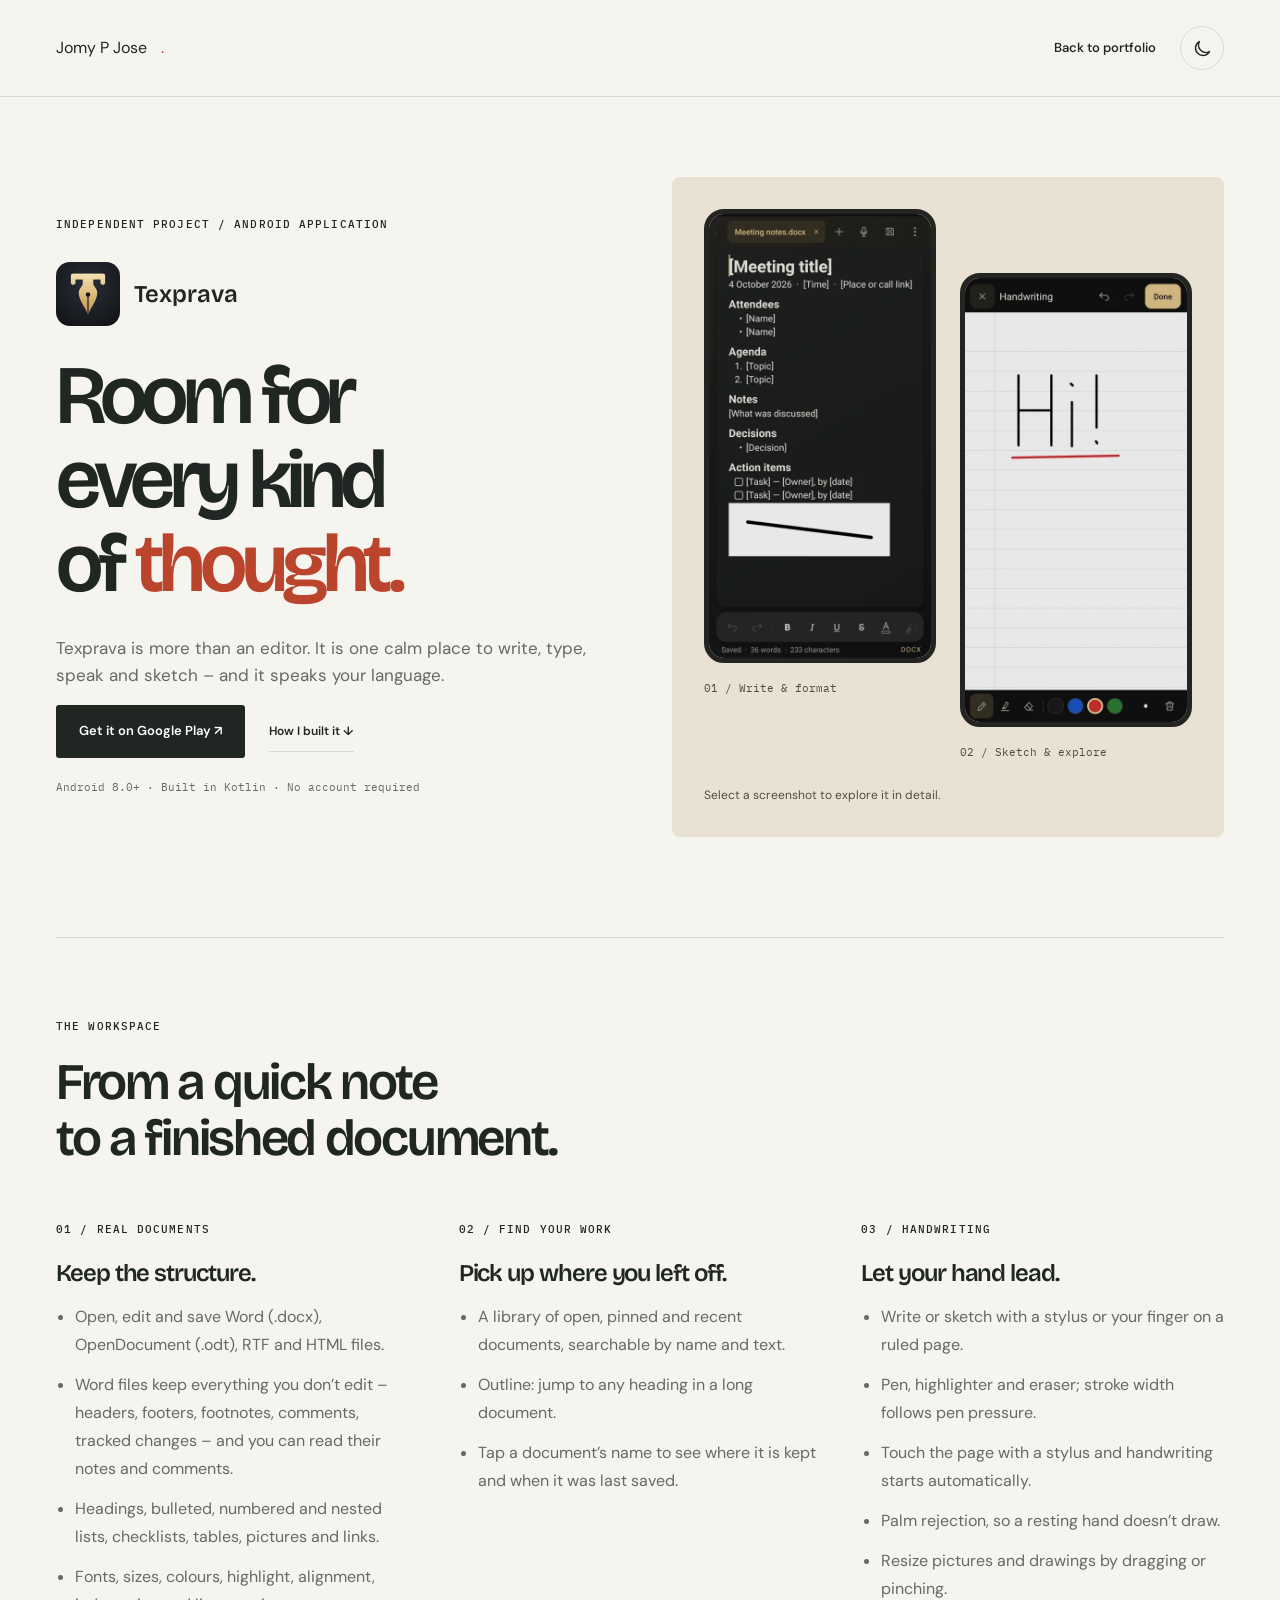
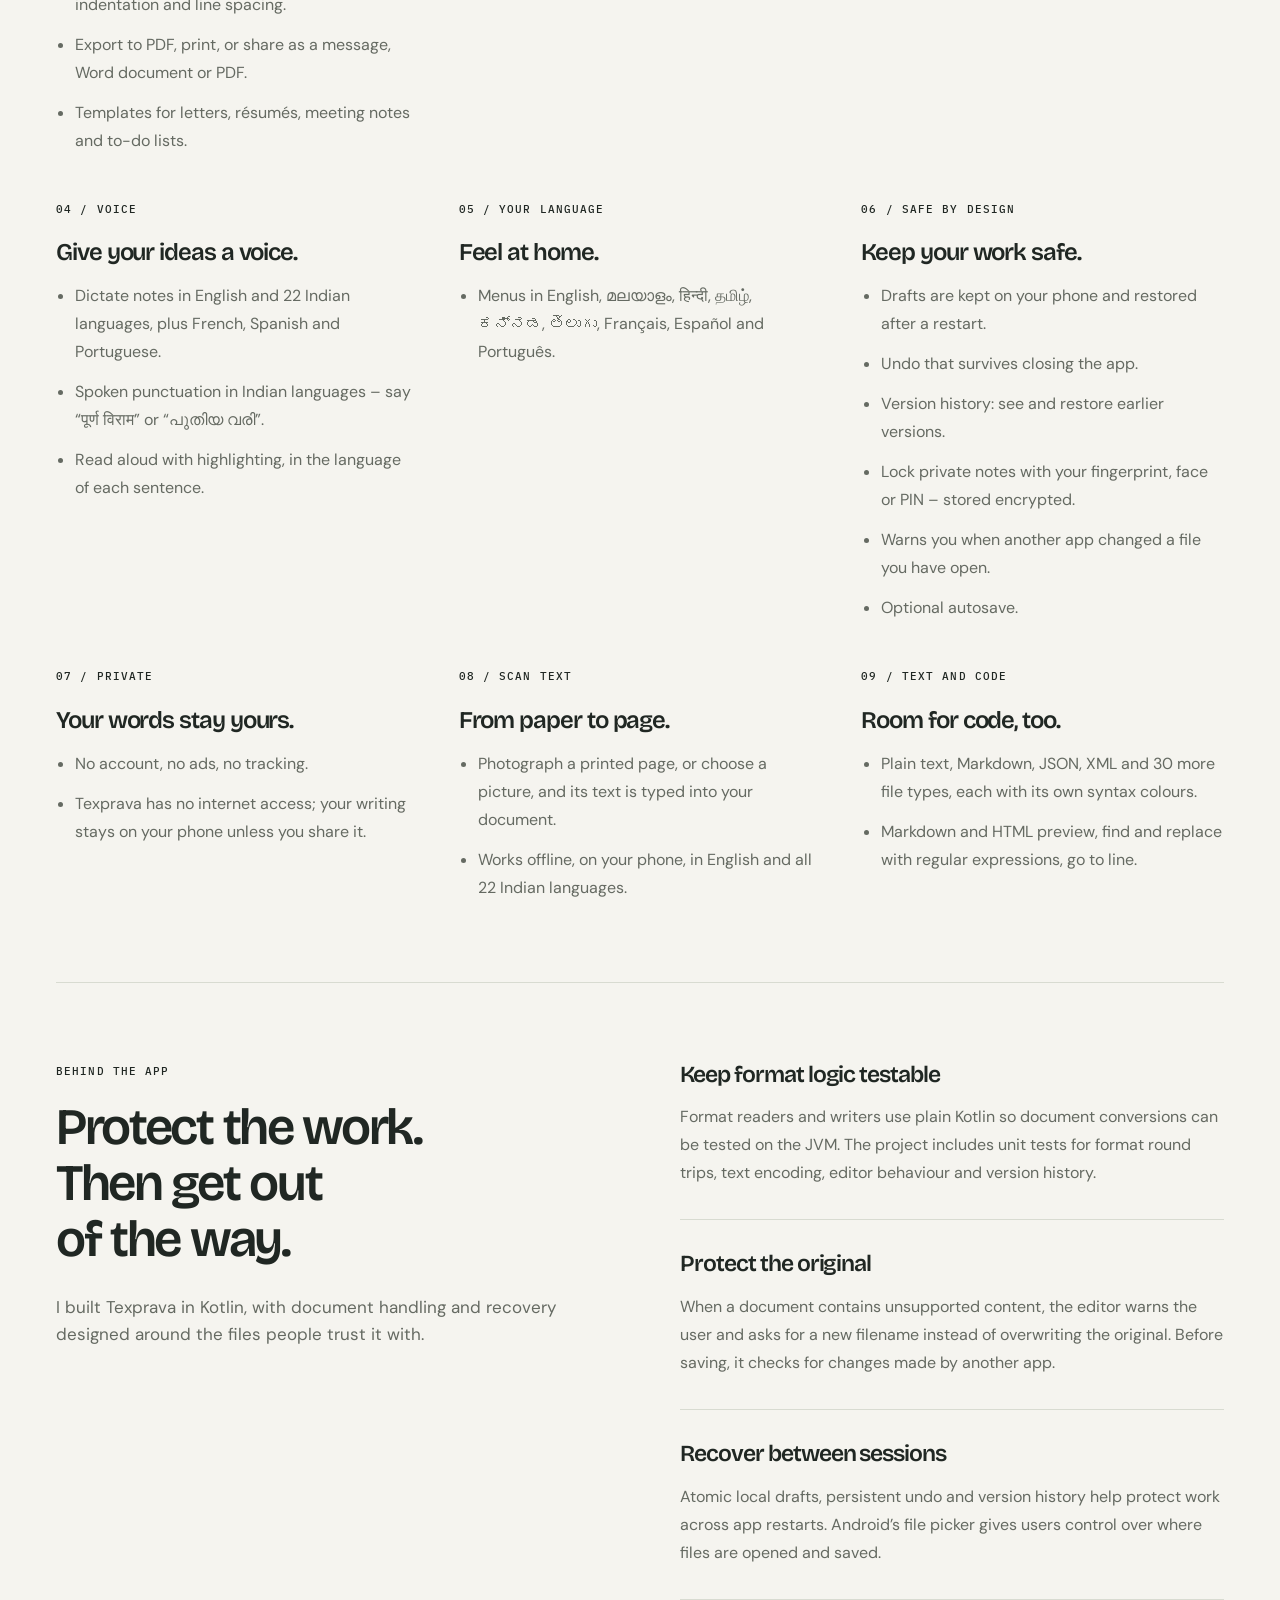
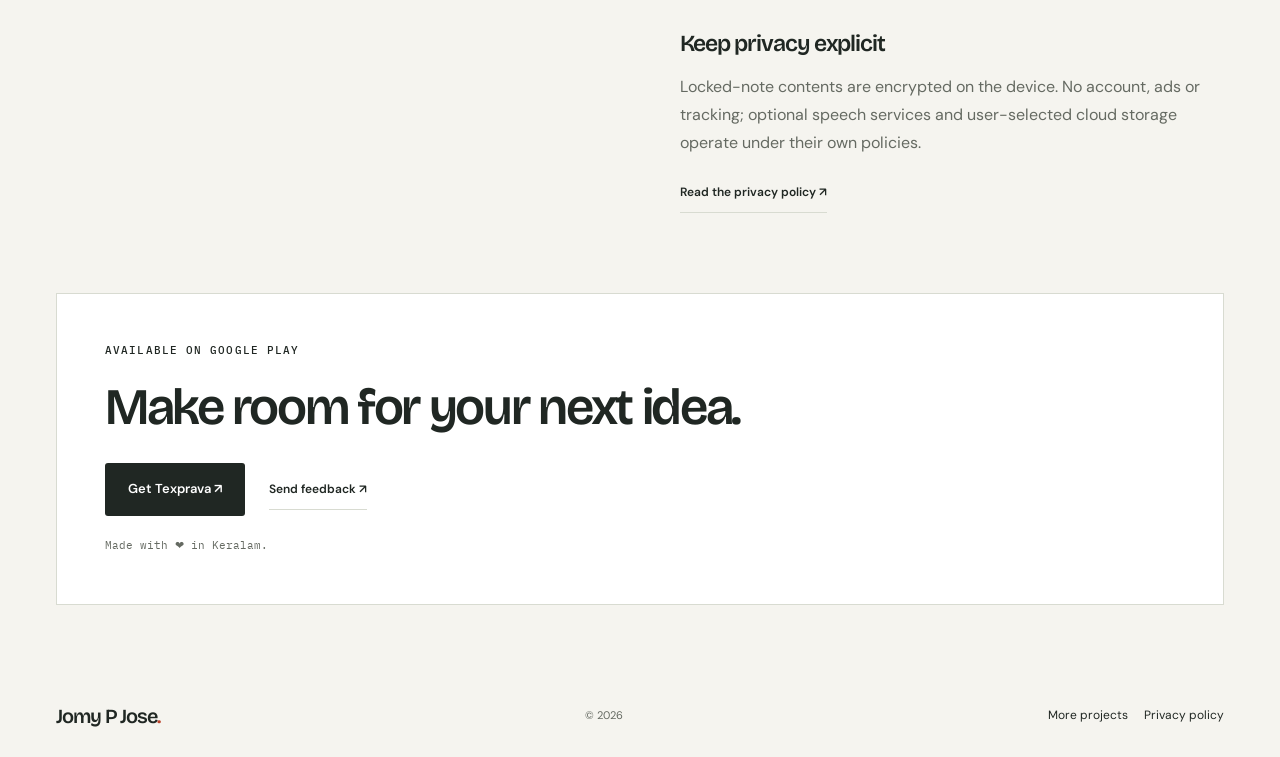
==== commit c6247606: "Expand Texprava page with full app features" ====
--- a/texprava/index.html
+++ b/texprava/index.html
@@ -4,7 +4,7 @@
   <meta charset="UTF-8">
   <meta name="viewport" content="width=device-width, initial-scale=1.0">
   <meta name="theme-color" content="#f5f4ef">
-  <meta name="description" content="Texprava brings documents, notes, handwriting and code into one Android workspace. Explore the app and the engineering behind it.">
+  <meta name="description" content="One calm place to write, type, speak and sketch. Explore Texprava’s documents, handwriting, multilingual voice, offline text scanning and private Android workspace.">
   <meta property="og:type" content="website">
   <meta property="og:title" content="Texprava — Android document editor by Jomy P Jose">
   <meta property="og:description" content="Documents, notes, handwriting and code in one Android workspace. Available on Google Play.">
@@ -56,11 +56,100 @@
 </div></header>
 <main id="main" class="app-page shell">
 <section class="app-intro" aria-labelledby="app-title">
-<div><p class="eyebrow">INDEPENDENT PROJECT / ANDROID APPLICATION</p><div class="app-identity"><img src="icon.png" width="64" height="64" alt=""><span>Texprava</span></div><h1 id="app-title">Room for<br>every kind<br>of <span class="accent">thought.</span></h1><p class="app-lead">Documents, notes, handwriting and code. One Android workspace for writing with a keyboard, a stylus or your voice.</p><div class="project-release-actions"><a class="button button-dark" href="https://play.google.com/store/apps/details?id=com.jomypjose.texprava">Get it on Google Play ↗</a><a class="text-link" href="#engineering">How I built it ↓</a></div><p class="app-platform">Android 8.0+ · Built in Kotlin · No account required</p></div>
+<div><p class="eyebrow">INDEPENDENT PROJECT / ANDROID APPLICATION</p><div class="app-identity"><img src="icon.png" width="64" height="64" alt=""><span>Texprava</span></div><h1 id="app-title">Room for<br>every kind<br>of <span class="accent">thought.</span></h1><p class="app-lead">Texprava is more than an editor. It is one calm place to write, type, speak and sketch – and it speaks your language.</p><div class="project-release-actions"><a class="button button-dark" href="https://play.google.com/store/apps/details?id=com.jomypjose.texprava">Get it on Google Play ↗</a><a class="text-link" href="#engineering">How I built it ↓</a></div><p class="app-platform">Android 8.0+ · Built in Kotlin · No account required</p></div>
 <div class="app-gallery"><figure><a class="screenshot-link" href="../assets/images/texprava-editor.webp" data-screenshot><img src="../assets/images/texprava-editor.webp" width="480" height="960" alt="Document editor with formatted meeting notes and an embedded drawing"></a><figcaption>01 / Write & format</figcaption></figure><figure><a class="screenshot-link" href="../assets/images/texprava-handwriting.webp" data-screenshot><img src="../assets/images/texprava-handwriting.webp" width="480" height="960" alt="Handwriting canvas with a handwritten greeting and pen tools"></a><figcaption>02 / Sketch & explore</figcaption></figure><p>Select a screenshot to explore it in detail.</p></div>
 </section>
-<section class="app-section" aria-labelledby="features-title"><p class="eyebrow">THE WORKSPACE</p><h2 id="features-title">From a quick note<br>to a finished document.</h2><div class="app-features"><article><span class="eyebrow">01 / DOCUMENTS</span><h3>Keep the structure.</h3><p>Edit Word (.docx), OpenDocument, RTF and HTML files with formatting, tables, pictures and checklists. Use templates and export to PDF.</p></article><article><span class="eyebrow">02 / INPUT</span><h3>Find your own flow.</h3><p>Type, sketch with a stylus or your finger, or dictate in multiple languages. Read documents aloud using your phone’s speech services.</p></article><article><span class="eyebrow">03 / EVERYDAY TOOLS</span><h3>Stay with the idea.</h3><p>Work across multiple tabs, use syntax highlighting for code, and find what you need with regular-expression search.</p></article></div></section>
+<section class="app-section" aria-labelledby="features-title">
+<p class="eyebrow">THE WORKSPACE</p>
+<h2 id="features-title">From a quick note<br>to a finished document.</h2>
+<div class="app-features">
+<article>
+<span class="eyebrow">01 / REAL DOCUMENTS</span>
+<h3>Keep the structure.</h3>
+<ul>
+  <li>Open, edit and save Word (.docx), OpenDocument (.odt), RTF and HTML files.</li>
+  <li>Word files keep everything you don’t edit – headers, footers, footnotes, comments, tracked changes – and you can read their notes and comments.</li>
+  <li>Headings, bulleted, numbered and nested lists, checklists, tables, pictures and links.</li>
+  <li>Fonts, sizes, colours, highlight, alignment, indentation and line spacing.</li>
+  <li>Export to PDF, print, or share as a message, Word document or PDF.</li>
+  <li>Templates for letters, résumés, meeting notes and to-do lists.</li>
+</ul>
+</article>
+<article>
+<span class="eyebrow">02 / FIND YOUR WORK</span>
+<h3>Pick up where you left off.</h3>
+<ul>
+  <li>A library of open, pinned and recent documents, searchable by name and text.</li>
+  <li>Outline: jump to any heading in a long document.</li>
+  <li>Tap a document’s name to see where it is kept and when it was last saved.</li>
+</ul>
+</article>
+<article>
+<span class="eyebrow">03 / HANDWRITING</span>
+<h3>Let your hand lead.</h3>
+<ul>
+  <li>Write or sketch with a stylus or your finger on a ruled page.</li>
+  <li>Pen, highlighter and eraser; stroke width follows pen pressure.</li>
+  <li>Touch the page with a stylus and handwriting starts automatically.</li>
+  <li>Palm rejection, so a resting hand doesn’t draw.</li>
+  <li>Resize pictures and drawings by dragging or pinching.</li>
+</ul>
+</article>
+<article>
+<span class="eyebrow">04 / VOICE</span>
+<h3>Give your ideas a voice.</h3>
+<ul>
+  <li>Dictate notes in English and 22 Indian languages, plus French, Spanish and Portuguese.</li>
+  <li>Spoken punctuation in Indian languages – say “<span lang="hi">पूर्ण विराम</span>” or “<span lang="ml">പുതിയ വരി</span>”.</li>
+  <li>Read aloud with highlighting, in the language of each sentence.</li>
+</ul>
+</article>
+<article>
+<span class="eyebrow">05 / YOUR LANGUAGE</span>
+<h3>Feel at home.</h3>
+<ul>
+  <li>Menus in English, <span lang="ml">മലയാളം</span>, <span lang="hi">हिन्दी</span>, <span lang="ta">தமிழ்</span>, <span lang="kn">ಕನ್ನಡ</span>, <span lang="te">తెలుగు</span>, <span lang="fr">Français</span>, <span lang="es">Español</span> and <span lang="pt">Português</span>.</li>
+</ul>
+</article>
+<article>
+<span class="eyebrow">06 / SAFE BY DESIGN</span>
+<h3>Keep your work safe.</h3>
+<ul>
+  <li>Drafts are kept on your phone and restored after a restart.</li>
+  <li>Undo that survives closing the app.</li>
+  <li>Version history: see and restore earlier versions.</li>
+  <li>Lock private notes with your fingerprint, face or PIN – stored encrypted.</li>
+  <li>Warns you when another app changed a file you have open.</li>
+  <li>Optional autosave.</li>
+</ul>
+</article>
+<article>
+<span class="eyebrow">07 / PRIVATE</span>
+<h3>Your words stay yours.</h3>
+<ul>
+  <li>No account, no ads, no tracking.</li>
+  <li>Texprava has no internet access; your writing stays on your phone unless you share it.</li>
+</ul>
+</article>
+<article>
+<span class="eyebrow">08 / SCAN TEXT</span>
+<h3>From paper to page.</h3>
+<ul>
+  <li>Photograph a printed page, or choose a picture, and its text is typed into your document.</li>
+  <li>Works offline, on your phone, in English and all 22 Indian languages.</li>
+</ul>
+</article>
+<article>
+<span class="eyebrow">09 / TEXT AND CODE</span>
+<h3>Room for code, too.</h3>
+<ul>
+  <li>Plain text, Markdown, JSON, XML and 30 more file types, each with its own syntax colours.</li>
+  <li>Markdown and HTML preview, find and replace with regular expressions, go to line.</li>
+</ul>
+</article>
+</div>
+</section>
 <section id="engineering" class="app-section engineering-section" aria-labelledby="engineering-title"><div><p class="eyebrow">BEHIND THE APP</p><h2 id="engineering-title">Protect the work.<br>Then get out<br>of the way.</h2><p class="app-lead">I built Texprava in Kotlin, with document handling and recovery designed around the files people trust it with.</p></div><div class="engineering-notes"><article><h3>Keep format logic testable</h3><p>Format readers and writers use plain Kotlin so document conversions can be tested on the JVM. The project includes unit tests for format round trips, text encoding, editor behaviour and version history.</p></article><article><h3>Protect the original</h3><p>When a document contains unsupported content, the editor warns the user and asks for a new filename instead of overwriting the original. Before saving, it checks for changes made by another app.</p></article><article><h3>Recover between sessions</h3><p>Atomic local drafts, persistent undo and version history help protect work across app restarts. Android’s file picker gives users control over where files are opened and saved.</p></article><article><h3>Keep privacy explicit</h3><p>Locked-note contents are encrypted on the device. No account, ads or tracking; optional speech services and user-selected cloud storage operate under their own policies.</p><a class="text-link" href="privacy-policy.html">Read the privacy policy ↗</a></article></div></section>
-<section class="app-closing" aria-labelledby="try-title"><p class="eyebrow">AVAILABLE ON GOOGLE PLAY</p><h2 id="try-title">Make room for your next idea.</h2><div class="project-release-actions"><a class="button button-dark" href="https://play.google.com/store/apps/details?id=com.jomypjose.texprava">Get Texprava ↗</a><a class="text-link" href="mailto:jomypjosevyssery@gmail.com?subject=Texprava%20feedback">Send feedback ↗</a></div></section>
+<section class="app-closing" aria-labelledby="try-title"><p class="eyebrow">AVAILABLE ON GOOGLE PLAY</p><h2 id="try-title">Make room for your next idea.</h2><div class="project-release-actions"><a class="button button-dark" href="https://play.google.com/store/apps/details?id=com.jomypjose.texprava">Get Texprava ↗</a><a class="text-link" href="mailto:jomypjosevyssery@gmail.com?subject=Texprava%20feedback">Send feedback ↗</a></div><p class="app-platform">Made with ❤ in Keralam.</p></section>
 </main><footer class="site-footer shell"><a class="footer-brand" href="../index.html">Jomy P Jose<span class="accent">.</span></a><p>© <span id="year">2026</span></p><div class="footer-links"><a href="../index.html#work">More projects</a><a href="privacy-policy.html">Privacy policy</a></div></footer>
 </body></html>
--- a/css/style.css
+++ b/css/style.css
@@ -2712,6 +2712,9 @@
 .app-features { display: grid; grid-template-columns: repeat(3, 1fr); gap: 40px; margin-top: 48px; }
 .app-features h3 { margin-block: 20px 16px; font-size: 24px; }
 .app-features p, .engineering-notes p { font-size: 16px; color: var(--muted); line-height: 1.75; }
+.app-features ul { margin: 0; padding-left: 1.2em; font-size: 16px; color: var(--muted); line-height: 1.75; }
+.app-features li + li { margin-top: 12px; }
+.app-features li::marker { color: var(--muted); }
 .engineering-section { display: grid; grid-template-columns: 1fr 1fr; gap: 80px; }
 .engineering-notes article + article { margin-top: 32px; padding-top: 32px; border-top: 1px solid var(--line); }
 .engineering-notes h3 { font-size: 23px; margin-bottom: 16px; }
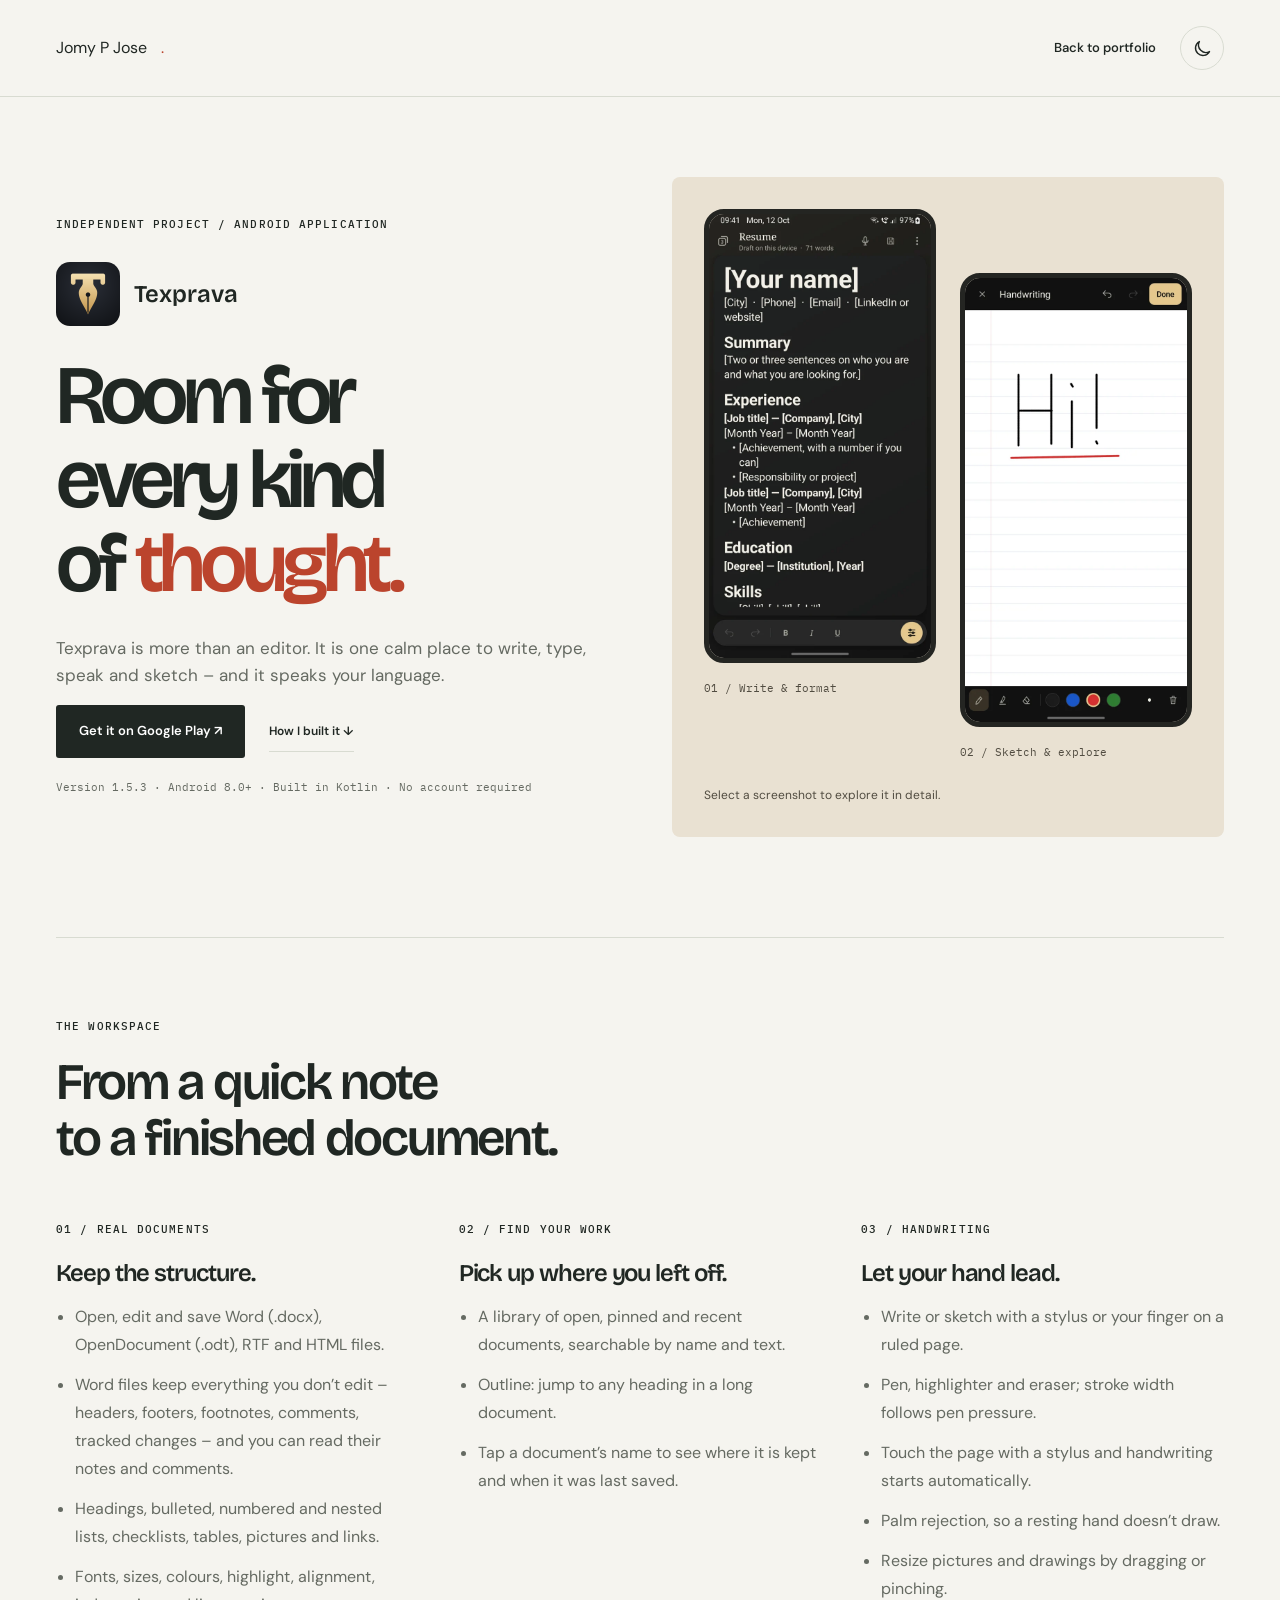
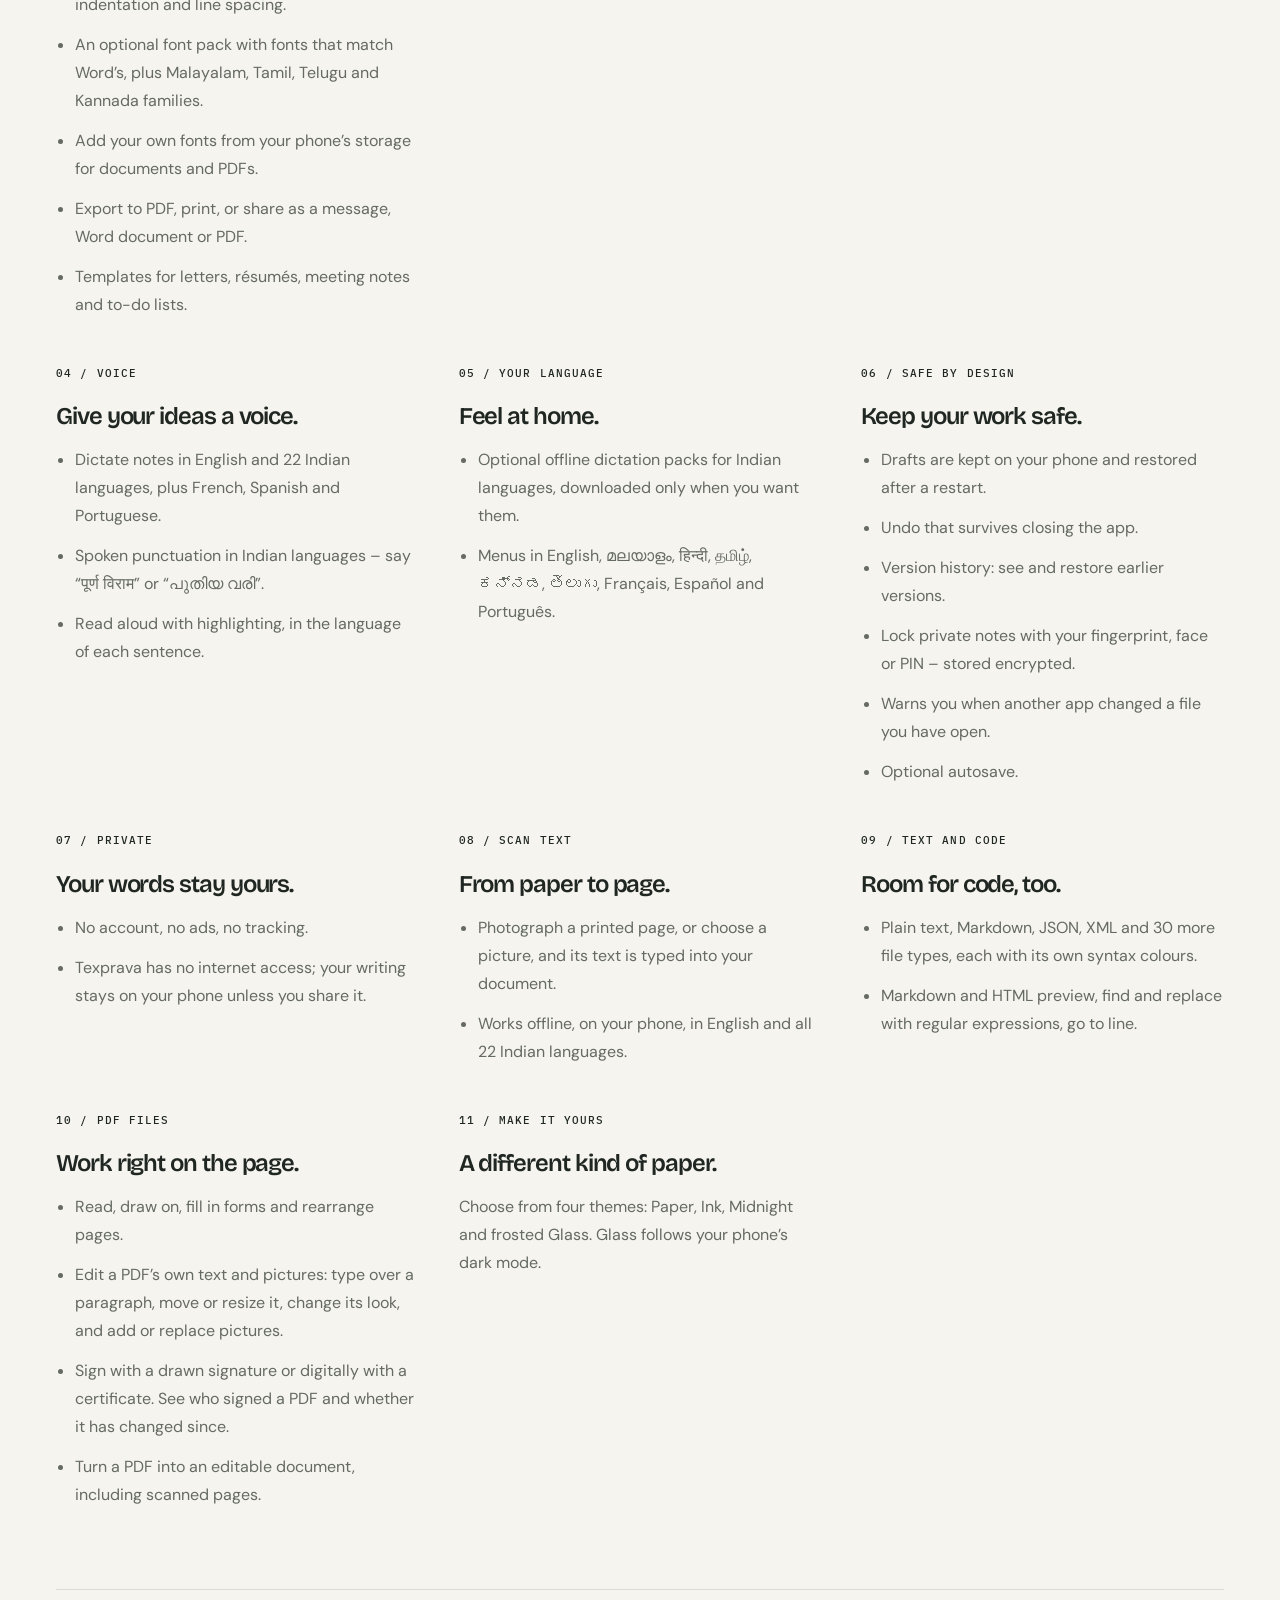
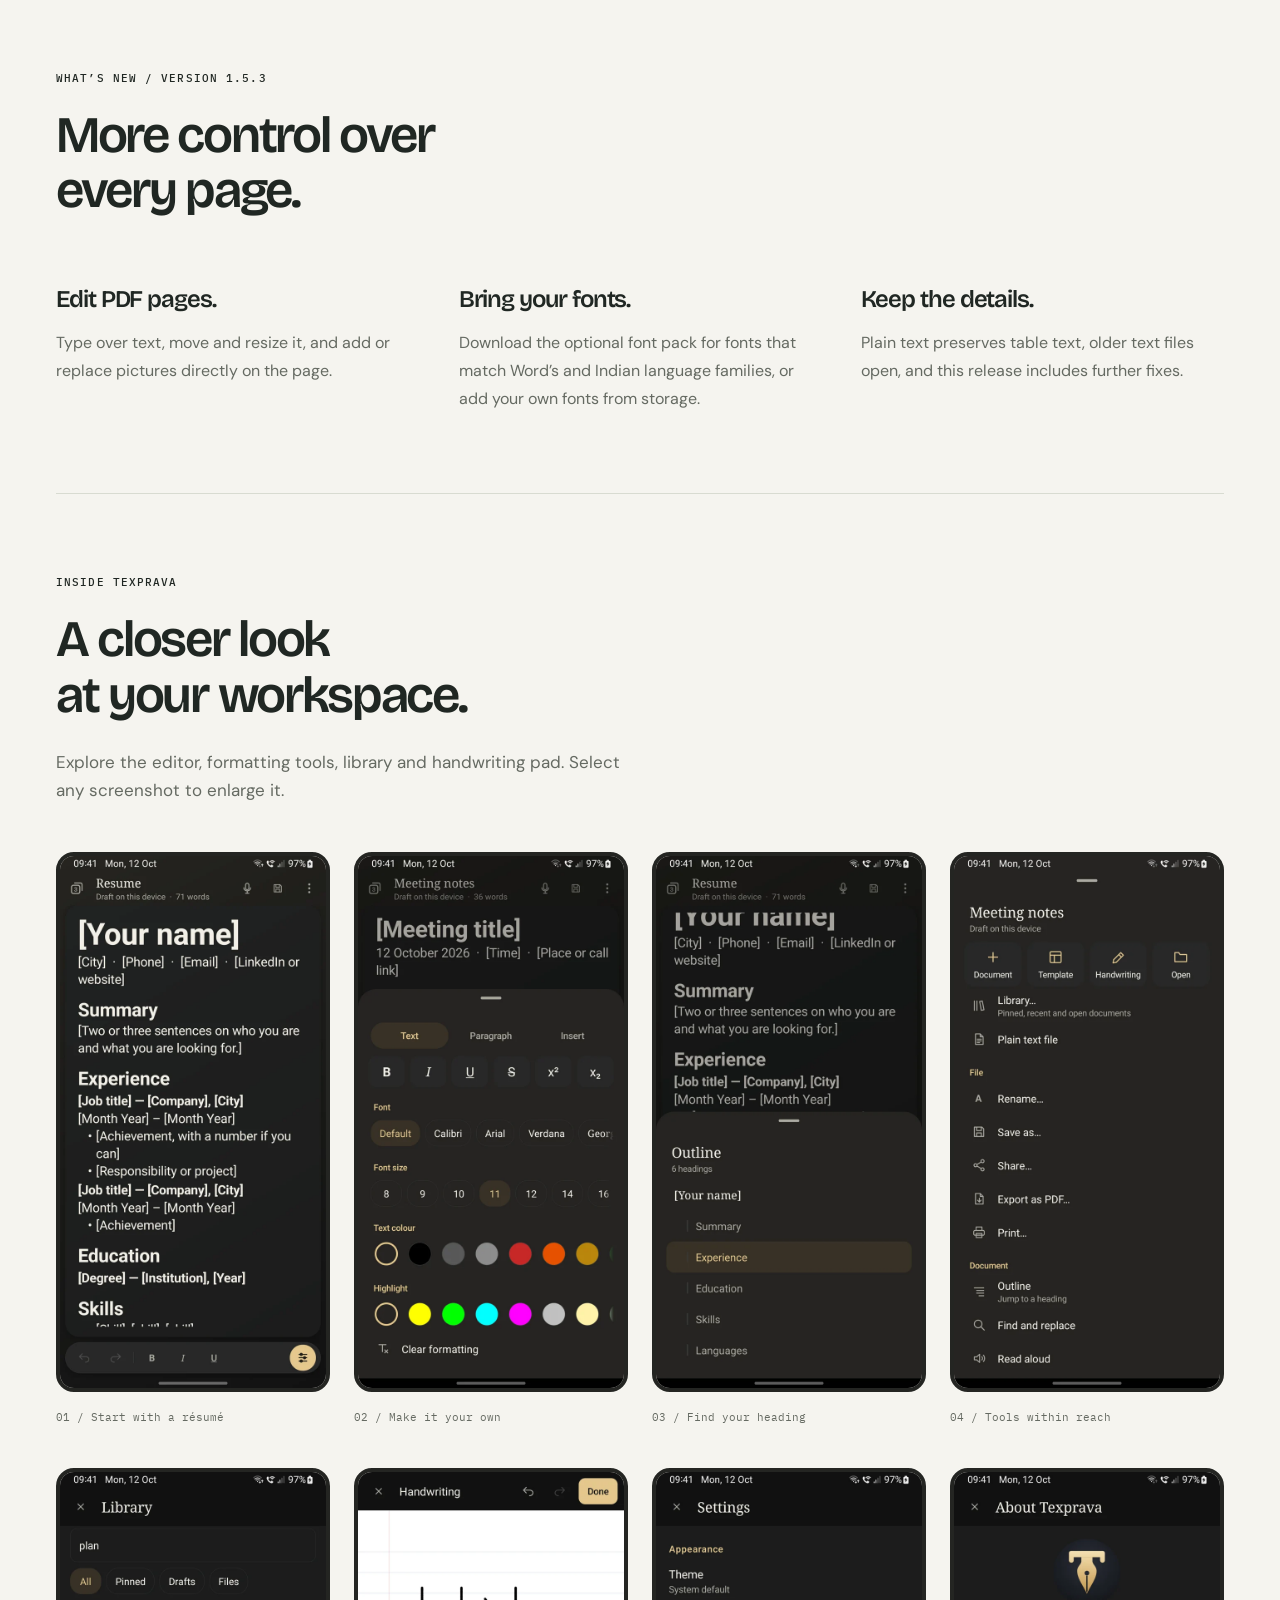
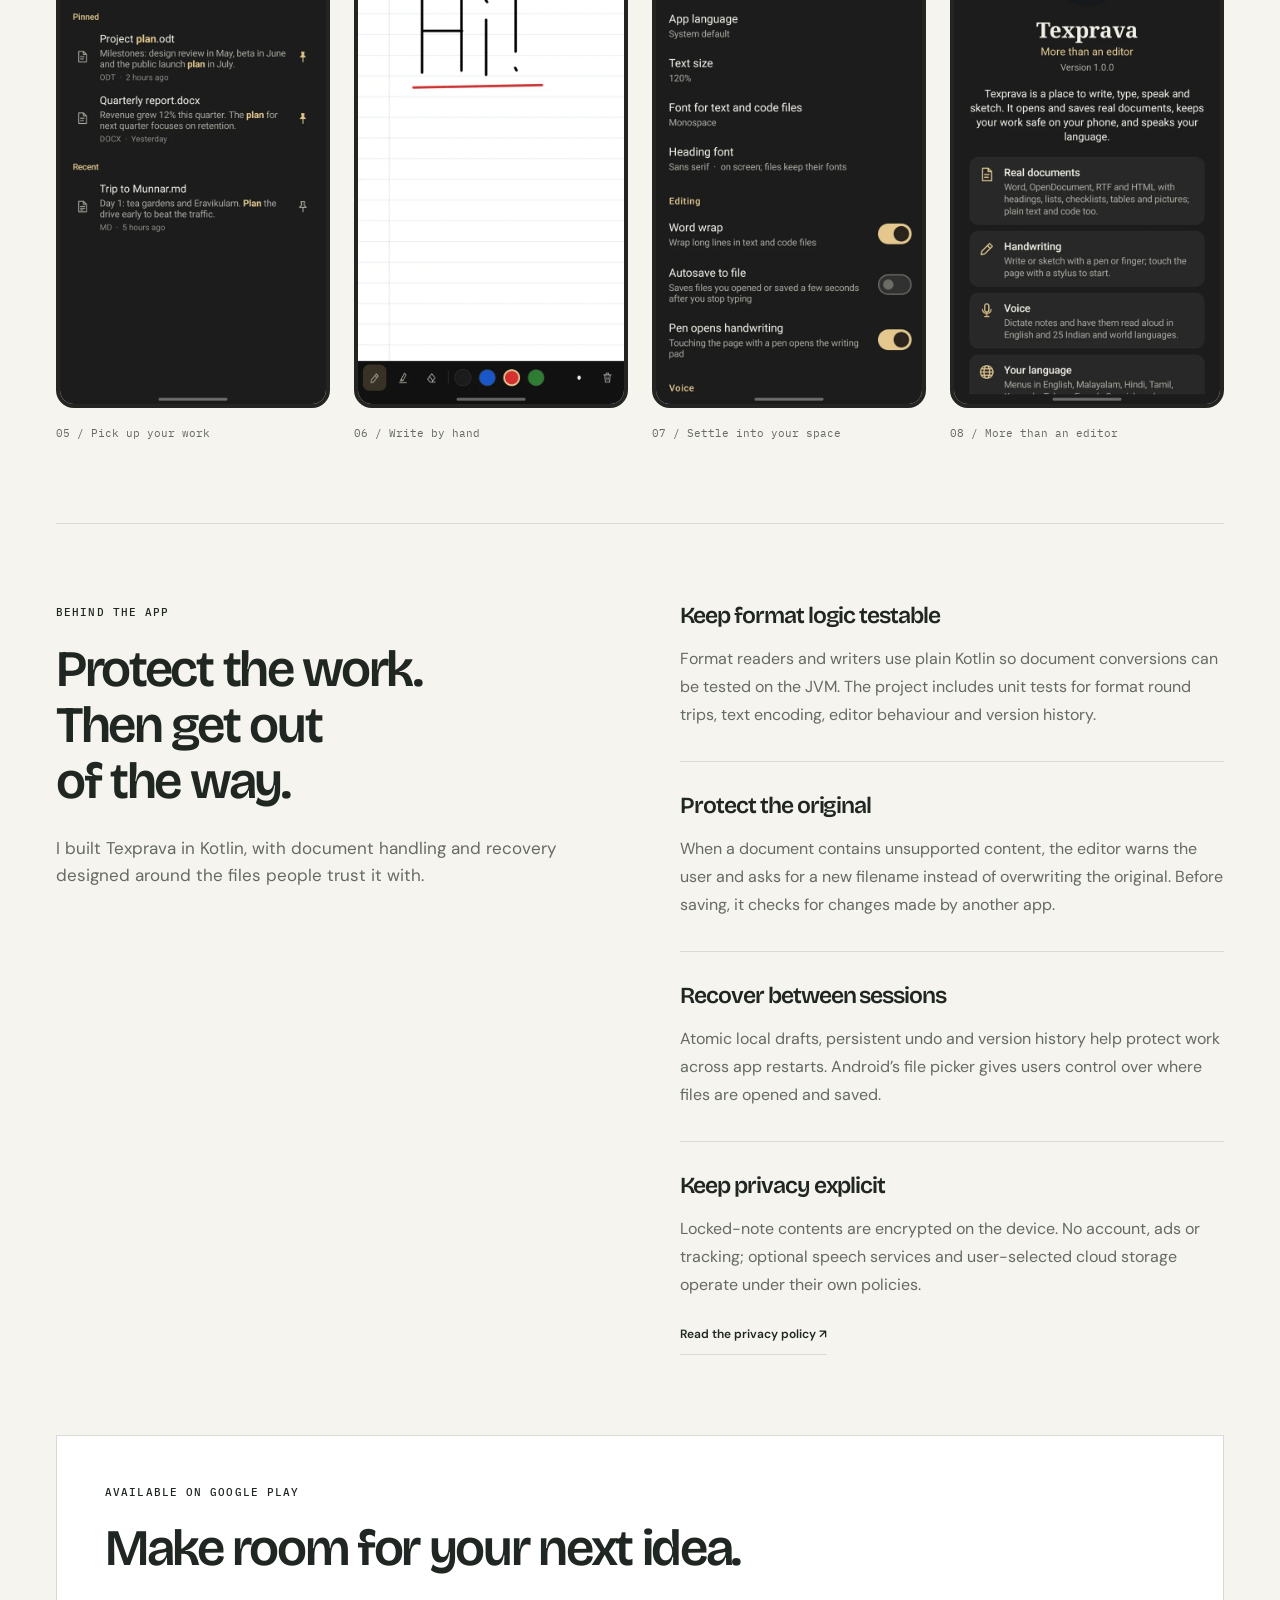
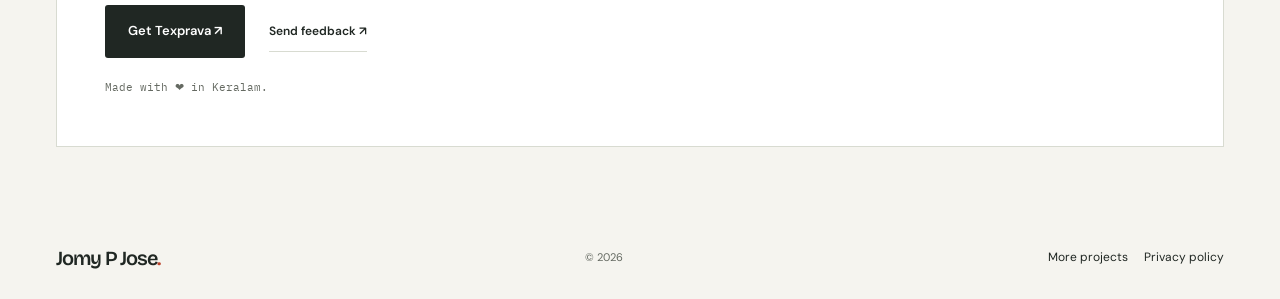
==== commit 7b04ef7d: "Update Texprava pages for version 1.5.3" ====
--- a/texprava/index.html
+++ b/texprava/index.html
@@ -4,10 +4,10 @@
   <meta charset="UTF-8">
   <meta name="viewport" content="width=device-width, initial-scale=1.0">
   <meta name="theme-color" content="#f5f4ef">
-  <meta name="description" content="One calm place to write, type, speak and sketch. Explore Texprava’s documents, handwriting, multilingual voice, offline text scanning and private Android workspace.">
+  <meta name="description" content="One calm place to write, type, speak and sketch. Explore Texprava’s documents, handwriting, multilingual voice, PDF editing and signing, custom fonts, offline text scanning and private Android workspace.">
   <meta property="og:type" content="website">
   <meta property="og:title" content="Texprava — Android document editor by Jomy P Jose">
-  <meta property="og:description" content="Documents, notes, handwriting and code in one Android workspace. Available on Google Play.">
+  <meta property="og:description" content="Documents, PDFs, handwriting and code in one private Android workspace. Available on Google Play.">
   <meta property="og:image" content="https://jomypjose.github.io/assets/images/social-preview.png">
   <meta property="og:image:width" content="1200">
   <meta property="og:image:height" content="630">
@@ -31,7 +31,7 @@
       document.documentElement.dataset.theme = dark ? 'dark' : 'light';
     })();
   </script>
-  <link rel="stylesheet" href="../css/style.css?v=20261015">
+  <link rel="stylesheet" href="../css/style.css?v=20261019">
   <script src="../js/main.js?v=20261015" defer></script>
   <noscript><style>@media(max-width:600px){.header-inner{height:auto;flex-wrap:wrap;padding-block:16px;gap:16px}.navigation{display:flex;position:static;width:100%;padding:0;box-shadow:none;border:0}.menu-toggle{display:none}}</style></noscript>
 </head>
@@ -56,8 +56,8 @@
 </div></header>
 <main id="main" class="app-page shell">
 <section class="app-intro" aria-labelledby="app-title">
-<div><p class="eyebrow">INDEPENDENT PROJECT / ANDROID APPLICATION</p><div class="app-identity"><img src="icon.png" width="64" height="64" alt=""><span>Texprava</span></div><h1 id="app-title">Room for<br>every kind<br>of <span class="accent">thought.</span></h1><p class="app-lead">Texprava is more than an editor. It is one calm place to write, type, speak and sketch – and it speaks your language.</p><div class="project-release-actions"><a class="button button-dark" href="https://play.google.com/store/apps/details?id=com.jomypjose.texprava">Get it on Google Play ↗</a><a class="text-link" href="#engineering">How I built it ↓</a></div><p class="app-platform">Android 8.0+ · Built in Kotlin · No account required</p></div>
-<div class="app-gallery"><figure><a class="screenshot-link" href="../assets/images/texprava-editor.webp" data-screenshot><img src="../assets/images/texprava-editor.webp" width="480" height="960" alt="Document editor with formatted meeting notes and an embedded drawing"></a><figcaption>01 / Write & format</figcaption></figure><figure><a class="screenshot-link" href="../assets/images/texprava-handwriting.webp" data-screenshot><img src="../assets/images/texprava-handwriting.webp" width="480" height="960" alt="Handwriting canvas with a handwritten greeting and pen tools"></a><figcaption>02 / Sketch & explore</figcaption></figure><p>Select a screenshot to explore it in detail.</p></div>
+<div><p class="eyebrow">INDEPENDENT PROJECT / ANDROID APPLICATION</p><div class="app-identity"><img src="icon.png" width="64" height="64" alt=""><span>Texprava</span></div><h1 id="app-title">Room for<br>every kind<br>of <span class="accent">thought.</span></h1><p class="app-lead">Texprava is more than an editor. It is one calm place to write, type, speak and sketch – and it speaks your language.</p><div class="project-release-actions"><a class="button button-dark" href="https://play.google.com/store/apps/details?id=com.jomypjose.texprava">Get it on Google Play ↗</a><a class="text-link" href="#engineering">How I built it ↓</a></div><p class="app-platform">Version 1.5.3 · Android 8.0+ · Built in Kotlin · No account required</p></div>
+<div class="app-gallery"><figure><a class="screenshot-link" href="../assets/images/texprava-01-resume.webp" data-screenshot><img src="../assets/images/texprava-01-resume.webp" width="640" height="1280" alt="Texprava résumé template with headings, experience and education"></a><figcaption>01 / Write & format</figcaption></figure><figure><a class="screenshot-link" href="../assets/images/texprava-06-handwriting.webp" data-screenshot><img src="../assets/images/texprava-06-handwriting.webp" width="640" height="1280" alt="Handwriting canvas with a handwritten greeting and pen tools"></a><figcaption>02 / Sketch & explore</figcaption></figure><p>Select a screenshot to explore it in detail.</p></div>
 </section>
 <section class="app-section" aria-labelledby="features-title">
 <p class="eyebrow">THE WORKSPACE</p>
@@ -71,6 +71,8 @@
   <li>Word files keep everything you don’t edit – headers, footers, footnotes, comments, tracked changes – and you can read their notes and comments.</li>
   <li>Headings, bulleted, numbered and nested lists, checklists, tables, pictures and links.</li>
   <li>Fonts, sizes, colours, highlight, alignment, indentation and line spacing.</li>
+  <li>An optional font pack with fonts that match Word’s, plus Malayalam, Tamil, Telugu and Kannada families.</li>
+  <li>Add your own fonts from your phone’s storage for documents and PDFs.</li>
   <li>Export to PDF, print, or share as a message, Word document or PDF.</li>
   <li>Templates for letters, résumés, meeting notes and to-do lists.</li>
 </ul>
@@ -108,6 +110,7 @@
 <span class="eyebrow">05 / YOUR LANGUAGE</span>
 <h3>Feel at home.</h3>
 <ul>
+  <li>Optional offline dictation packs for Indian languages, downloaded only when you want them.</li>
   <li>Menus in English, <span lang="ml">മലയാളം</span>, <span lang="hi">हिन्दी</span>, <span lang="ta">தமிழ்</span>, <span lang="kn">ಕನ್ನಡ</span>, <span lang="te">తెలుగు</span>, <span lang="fr">Français</span>, <span lang="es">Español</span> and <span lang="pt">Português</span>.</li>
 </ul>
 </article>
@@ -147,6 +150,45 @@
   <li>Markdown and HTML preview, find and replace with regular expressions, go to line.</li>
 </ul>
 </article>
+<article>
+<span class="eyebrow">10 / PDF FILES</span>
+<h3>Work right on the page.</h3>
+<ul>
+  <li>Read, draw on, fill in forms and rearrange pages.</li>
+  <li>Edit a PDF’s own text and pictures: type over a paragraph, move or resize it, change its look, and add or replace pictures.</li>
+  <li>Sign with a drawn signature or digitally with a certificate. See who signed a PDF and whether it has changed since.</li>
+  <li>Turn a PDF into an editable document, including scanned pages.</li>
+</ul>
+</article>
+<article>
+<span class="eyebrow">11 / MAKE IT YOURS</span>
+<h3>A different kind of paper.</h3>
+<p>Choose from four themes: Paper, Ink, Midnight and frosted Glass. Glass follows your phone’s dark mode.</p>
+</article>
+</div>
+</section>
+<section class="app-section" aria-labelledby="release-title">
+<p class="eyebrow">WHAT’S NEW / VERSION 1.5.3</p>
+<h2 id="release-title">More control over<br>every page.</h2>
+<div class="app-features">
+<article><h3>Edit PDF pages.</h3><p>Type over text, move and resize it, and add or replace pictures directly on the page.</p></article>
+<article><h3>Bring your fonts.</h3><p>Download the optional font pack for fonts that match Word’s and Indian language families, or add your own fonts from storage.</p></article>
+<article><h3>Keep the details.</h3><p>Plain text preserves table text, older text files open, and this release includes further fixes.</p></article>
+</div>
+</section>
+<section class="app-section" aria-labelledby="screenshots-title">
+<p class="eyebrow">INSIDE TEXPRAVA</p>
+<h2 id="screenshots-title">A closer look<br>at your workspace.</h2>
+<p class="app-lead">Explore the editor, formatting tools, library and handwriting pad. Select any screenshot to enlarge it.</p>
+<div class="app-screenshot-grid">
+<figure><a class="screenshot-link" href="../assets/images/texprava-01-resume.webp" data-screenshot><img src="../assets/images/texprava-01-resume.webp" width="640" height="1280" alt="Résumé template with formatted headings and experience sections" loading="lazy"></a><figcaption>01 / Start with a résumé</figcaption></figure>
+<figure><a class="screenshot-link" href="../assets/images/texprava-02-formatting.webp" data-screenshot><img src="../assets/images/texprava-02-formatting.webp" width="640" height="1280" alt="Text formatting panel with fonts, sizes, colours and highlights" loading="lazy"></a><figcaption>02 / Make it your own</figcaption></figure>
+<figure><a class="screenshot-link" href="../assets/images/texprava-03-outline.webp" data-screenshot><img src="../assets/images/texprava-03-outline.webp" width="640" height="1280" alt="Document outline with Experience selected" loading="lazy"></a><figcaption>03 / Find your heading</figcaption></figure>
+<figure><a class="screenshot-link" href="../assets/images/texprava-04-menu.webp" data-screenshot><img src="../assets/images/texprava-04-menu.webp" width="640" height="1280" alt="Document menu with templates, file actions, outline and read aloud" loading="lazy"></a><figcaption>04 / Tools within reach</figcaption></figure>
+<figure><a class="screenshot-link" href="../assets/images/texprava-05-library.webp" data-screenshot><img src="../assets/images/texprava-05-library.webp" width="640" height="1280" alt="Library searching document names and text, with pinned and recent files" loading="lazy"></a><figcaption>05 / Pick up your work</figcaption></figure>
+<figure><a class="screenshot-link" href="../assets/images/texprava-06-handwriting.webp" data-screenshot><img src="../assets/images/texprava-06-handwriting.webp" width="640" height="1280" alt="Ruled handwriting pad with a handwritten greeting and pen tools" loading="lazy"></a><figcaption>06 / Write by hand</figcaption></figure>
+<figure><a class="screenshot-link" href="../assets/images/texprava-07-settings.webp" data-screenshot><img src="../assets/images/texprava-07-settings.webp" width="640" height="1280" alt="Settings for appearance, text, autosave and stylus handwriting" loading="lazy"></a><figcaption>07 / Settle into your space</figcaption></figure>
+<figure><a class="screenshot-link" href="../assets/images/texprava-08-about.webp" data-screenshot><img src="../assets/images/texprava-08-about.webp" width="640" height="1280" alt="About Texprava screen describing documents, handwriting and voice" loading="lazy"></a><figcaption>08 / More than an editor</figcaption></figure>
 </div>
 </section>
 <section id="engineering" class="app-section engineering-section" aria-labelledby="engineering-title"><div><p class="eyebrow">BEHIND THE APP</p><h2 id="engineering-title">Protect the work.<br>Then get out<br>of the way.</h2><p class="app-lead">I built Texprava in Kotlin, with document handling and recovery designed around the files people trust it with.</p></div><div class="engineering-notes"><article><h3>Keep format logic testable</h3><p>Format readers and writers use plain Kotlin so document conversions can be tested on the JVM. The project includes unit tests for format round trips, text encoding, editor behaviour and version history.</p></article><article><h3>Protect the original</h3><p>When a document contains unsupported content, the editor warns the user and asks for a new filename instead of overwriting the original. Before saving, it checks for changes made by another app.</p></article><article><h3>Recover between sessions</h3><p>Atomic local drafts, persistent undo and version history help protect work across app restarts. Android’s file picker gives users control over where files are opened and saved.</p></article><article><h3>Keep privacy explicit</h3><p>Locked-note contents are encrypted on the device. No account, ads or tracking; optional speech services and user-selected cloud storage operate under their own policies.</p><a class="text-link" href="privacy-policy.html">Read the privacy policy ↗</a></article></div></section>
--- a/css/style.css
+++ b/css/style.css
@@ -2750,3 +2750,11 @@
   .app-lead { font-size: 16px; }
   .screenshot-dialog { padding: 14px; }
 }
+
+/* Full app screenshot collection, using the supplied phone captures. */
+.app-screenshot-grid { display: grid; grid-template-columns: repeat(4, minmax(0, 1fr)); gap: 40px 24px; margin-top: 48px; }
+.app-screenshot-grid figure { margin: 0; min-width: 0; }
+.app-screenshot-grid img { display: block; width: 100%; height: auto; border: 4px solid #242522; border-radius: 18px; }
+.app-screenshot-grid figcaption { margin-top: 16px; font: 11px/1.8 var(--mono); color: var(--muted); }
+@media (max-width: 900px) { .app-screenshot-grid { grid-template-columns: repeat(2, minmax(0, 1fr)); } }
+@media (max-width: 600px) { .app-screenshot-grid { gap: 28px 16px; } .app-screenshot-grid img { border-width: 3px; border-radius: 12px; } }
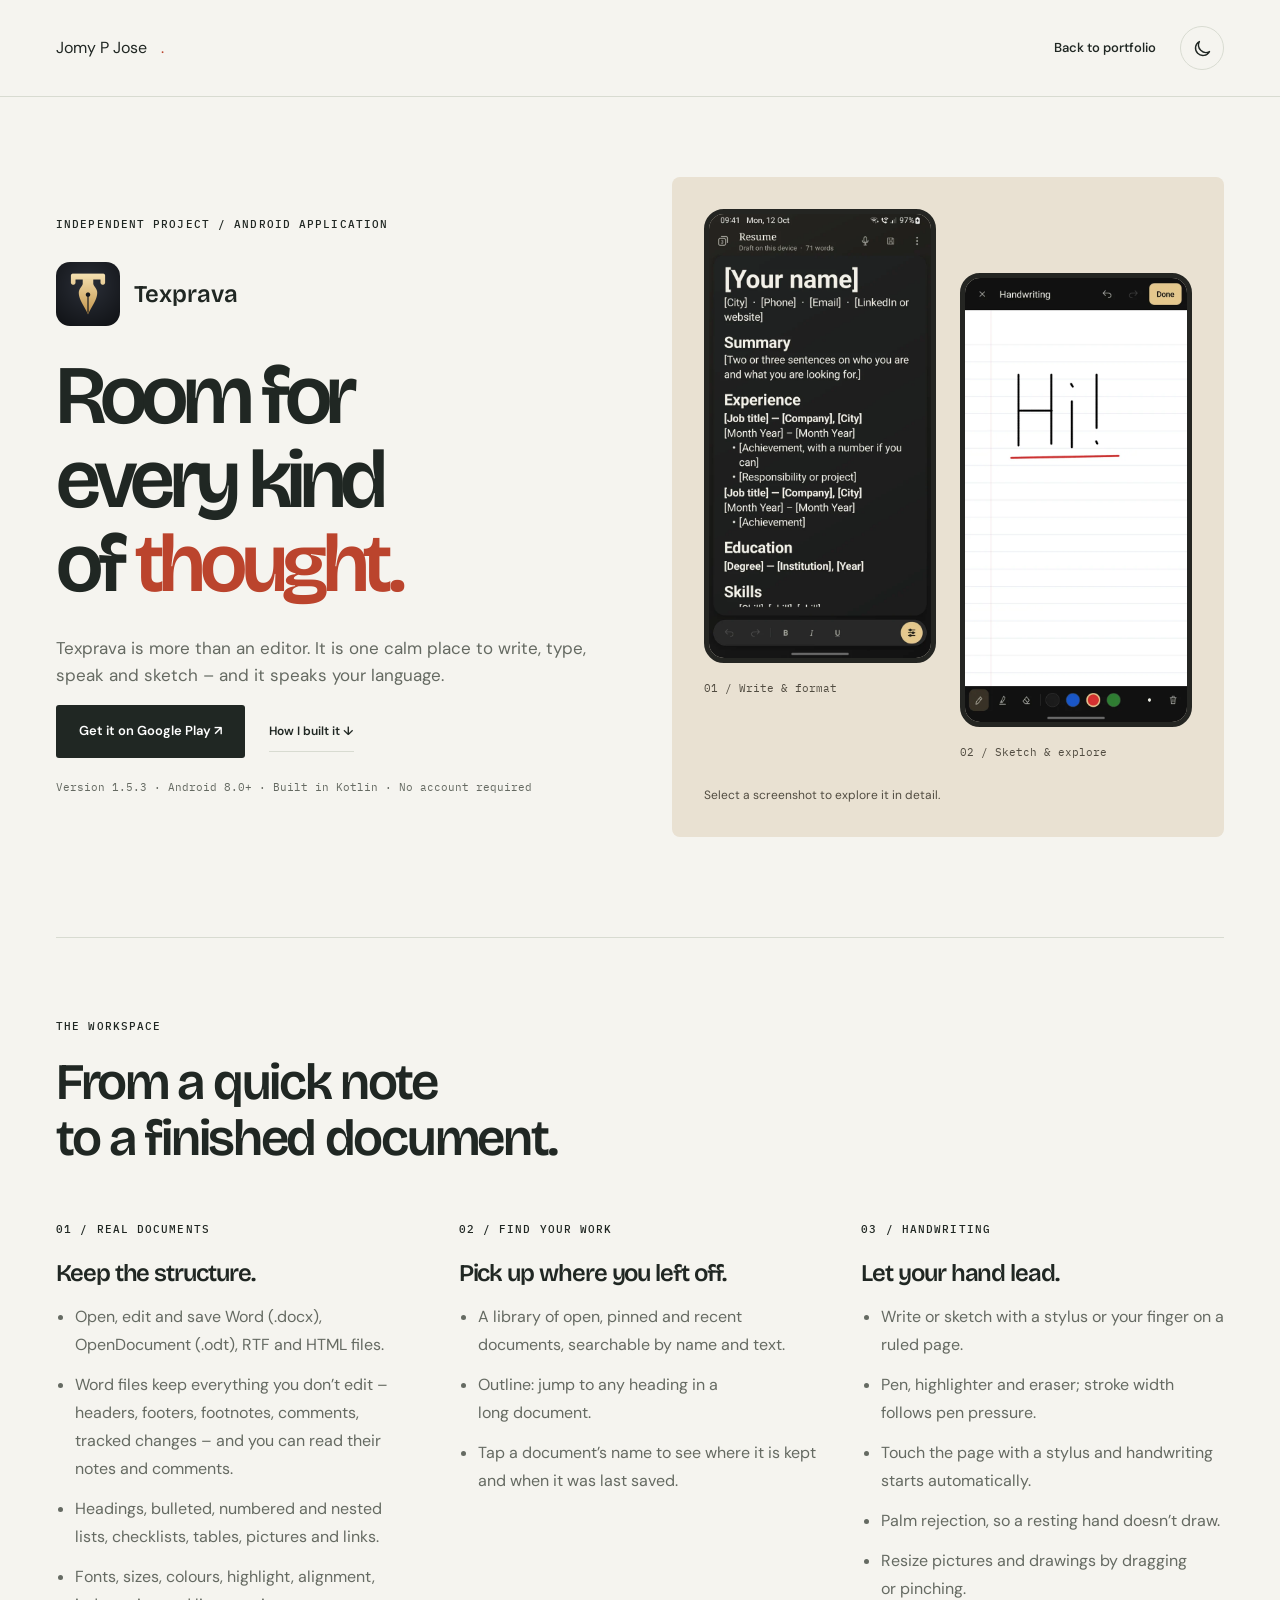
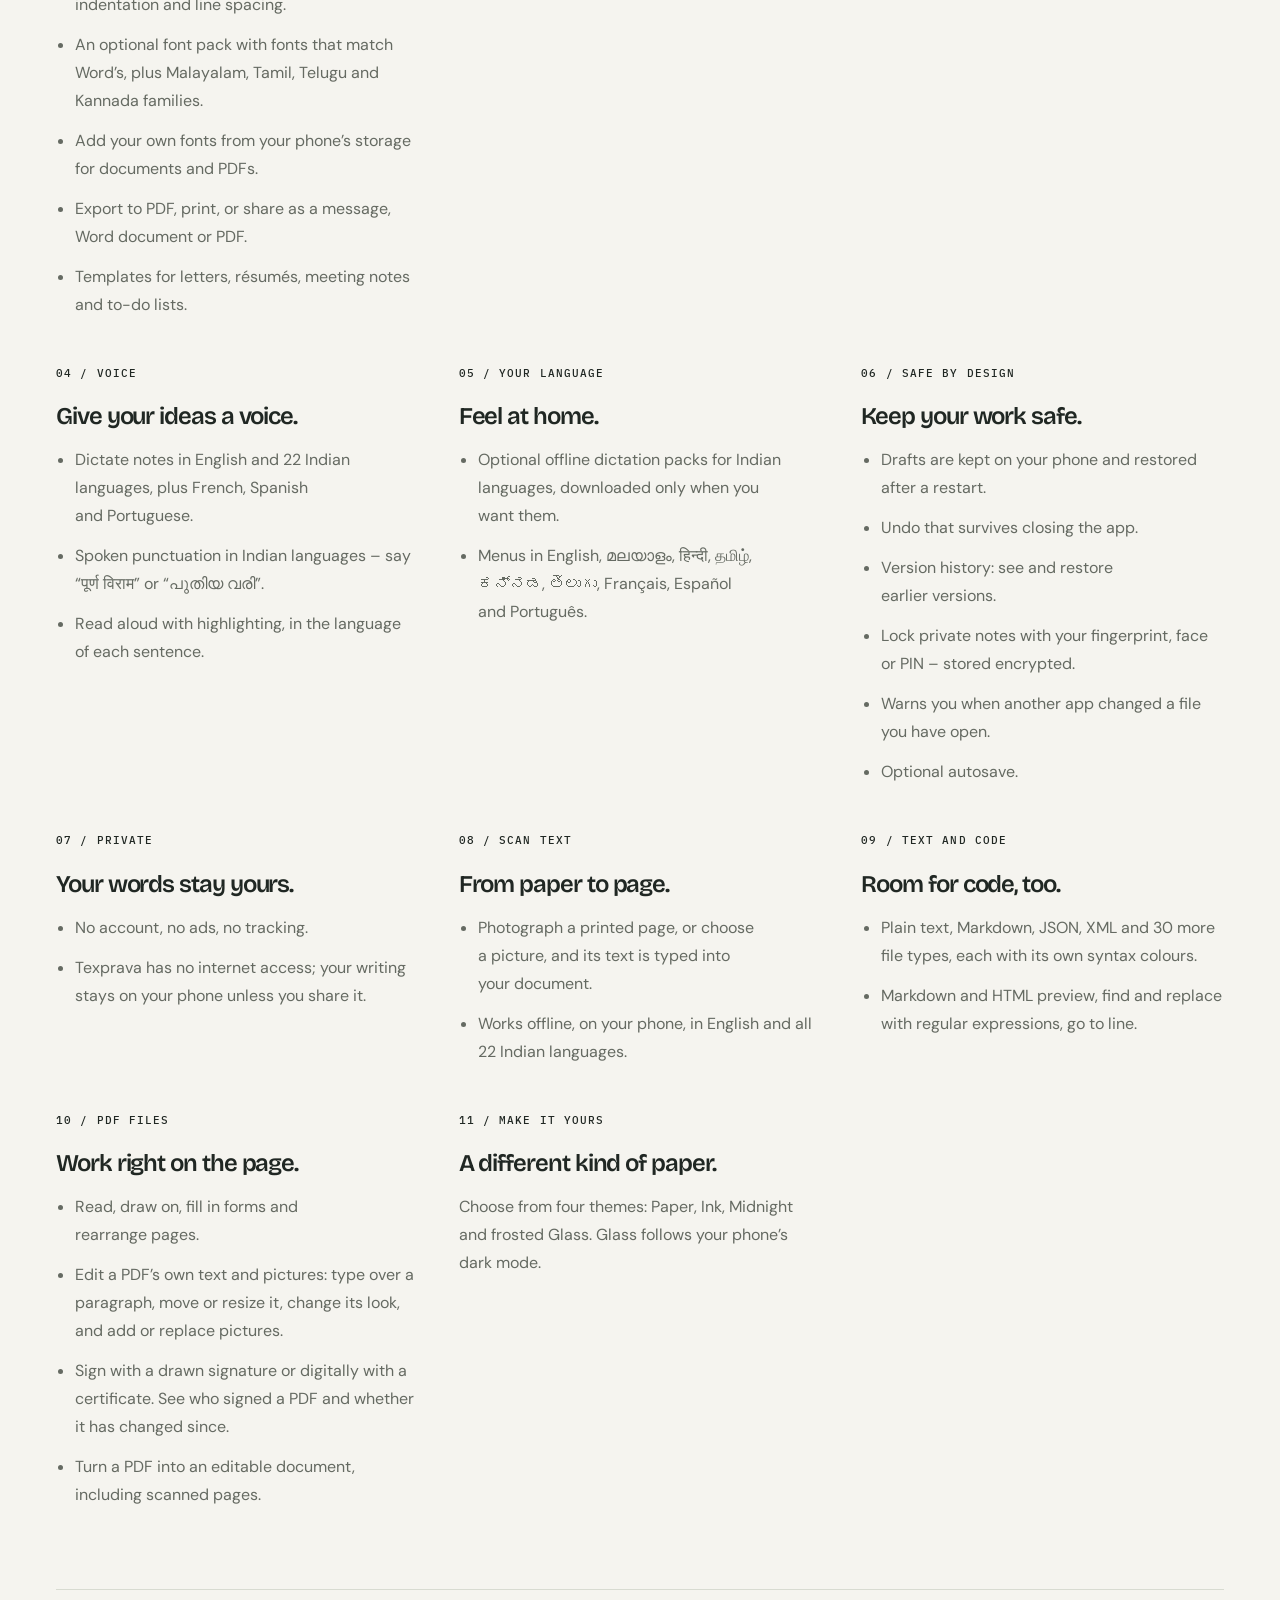
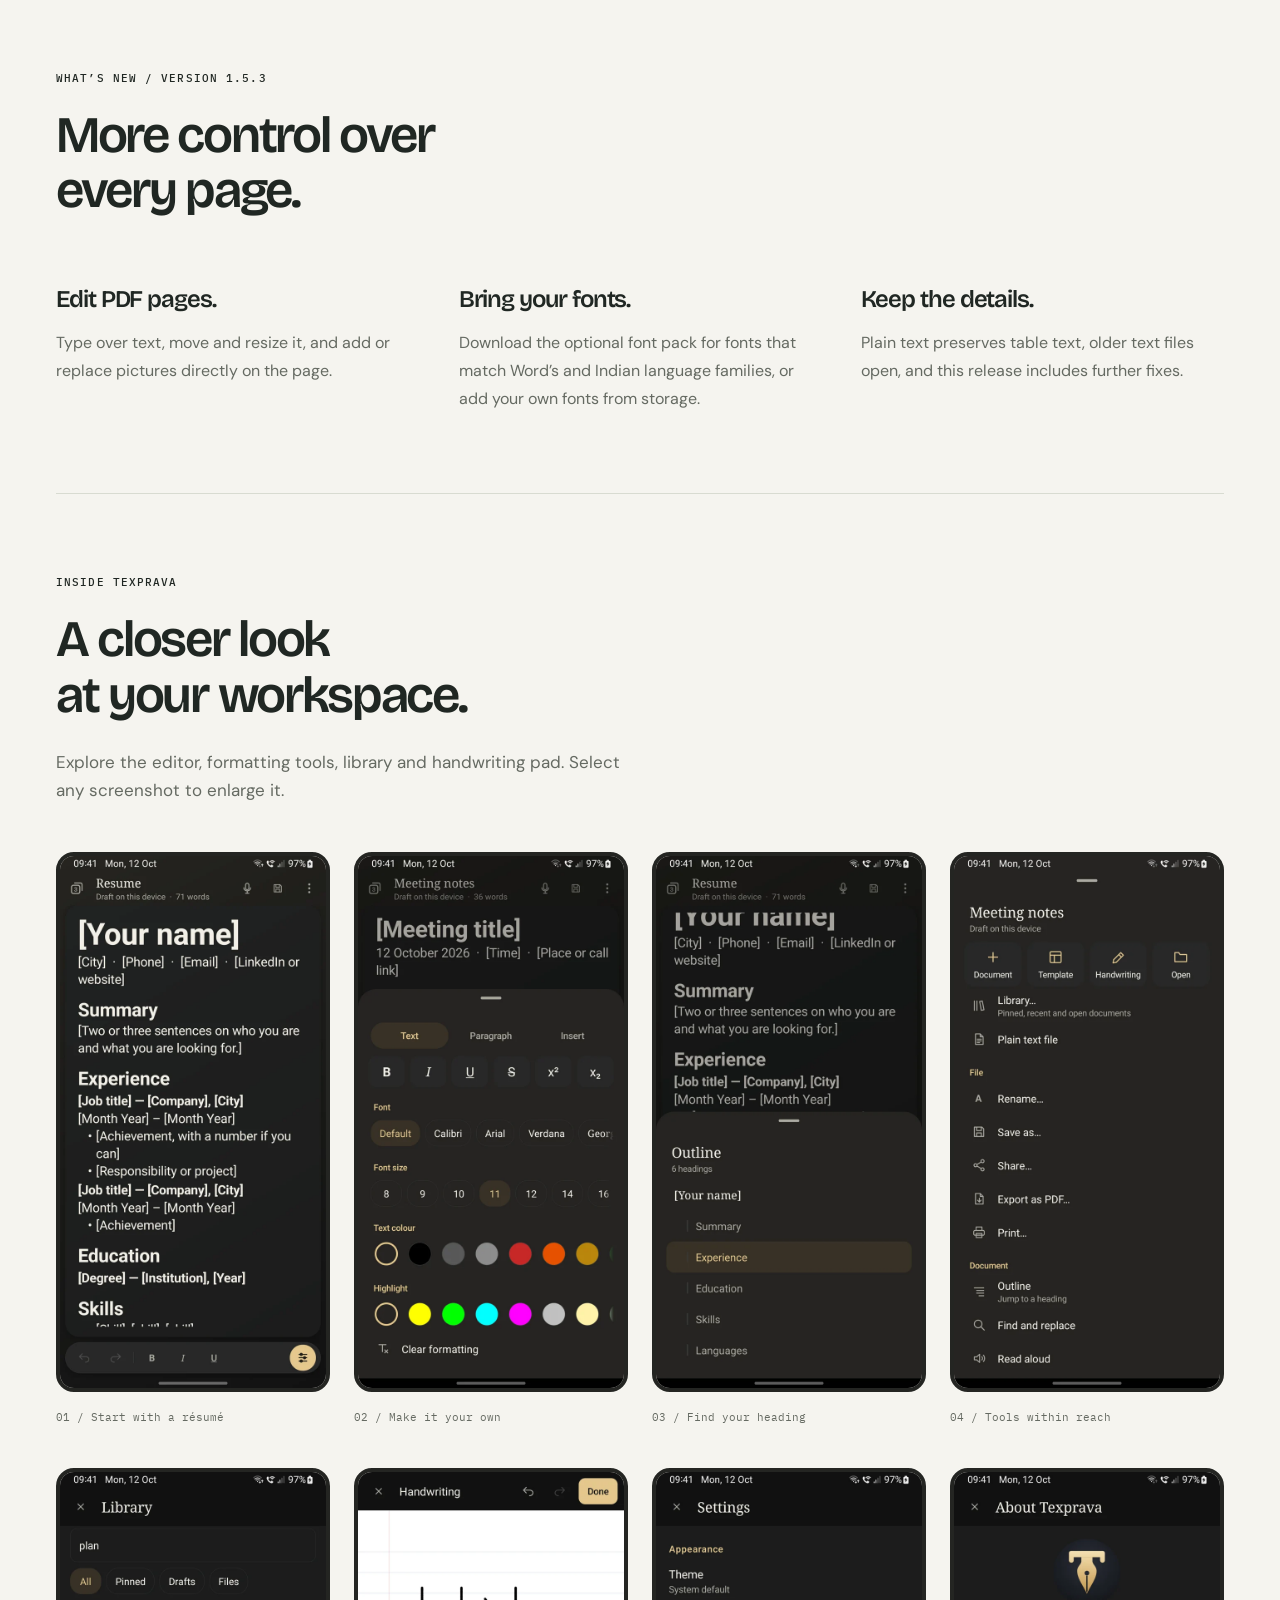
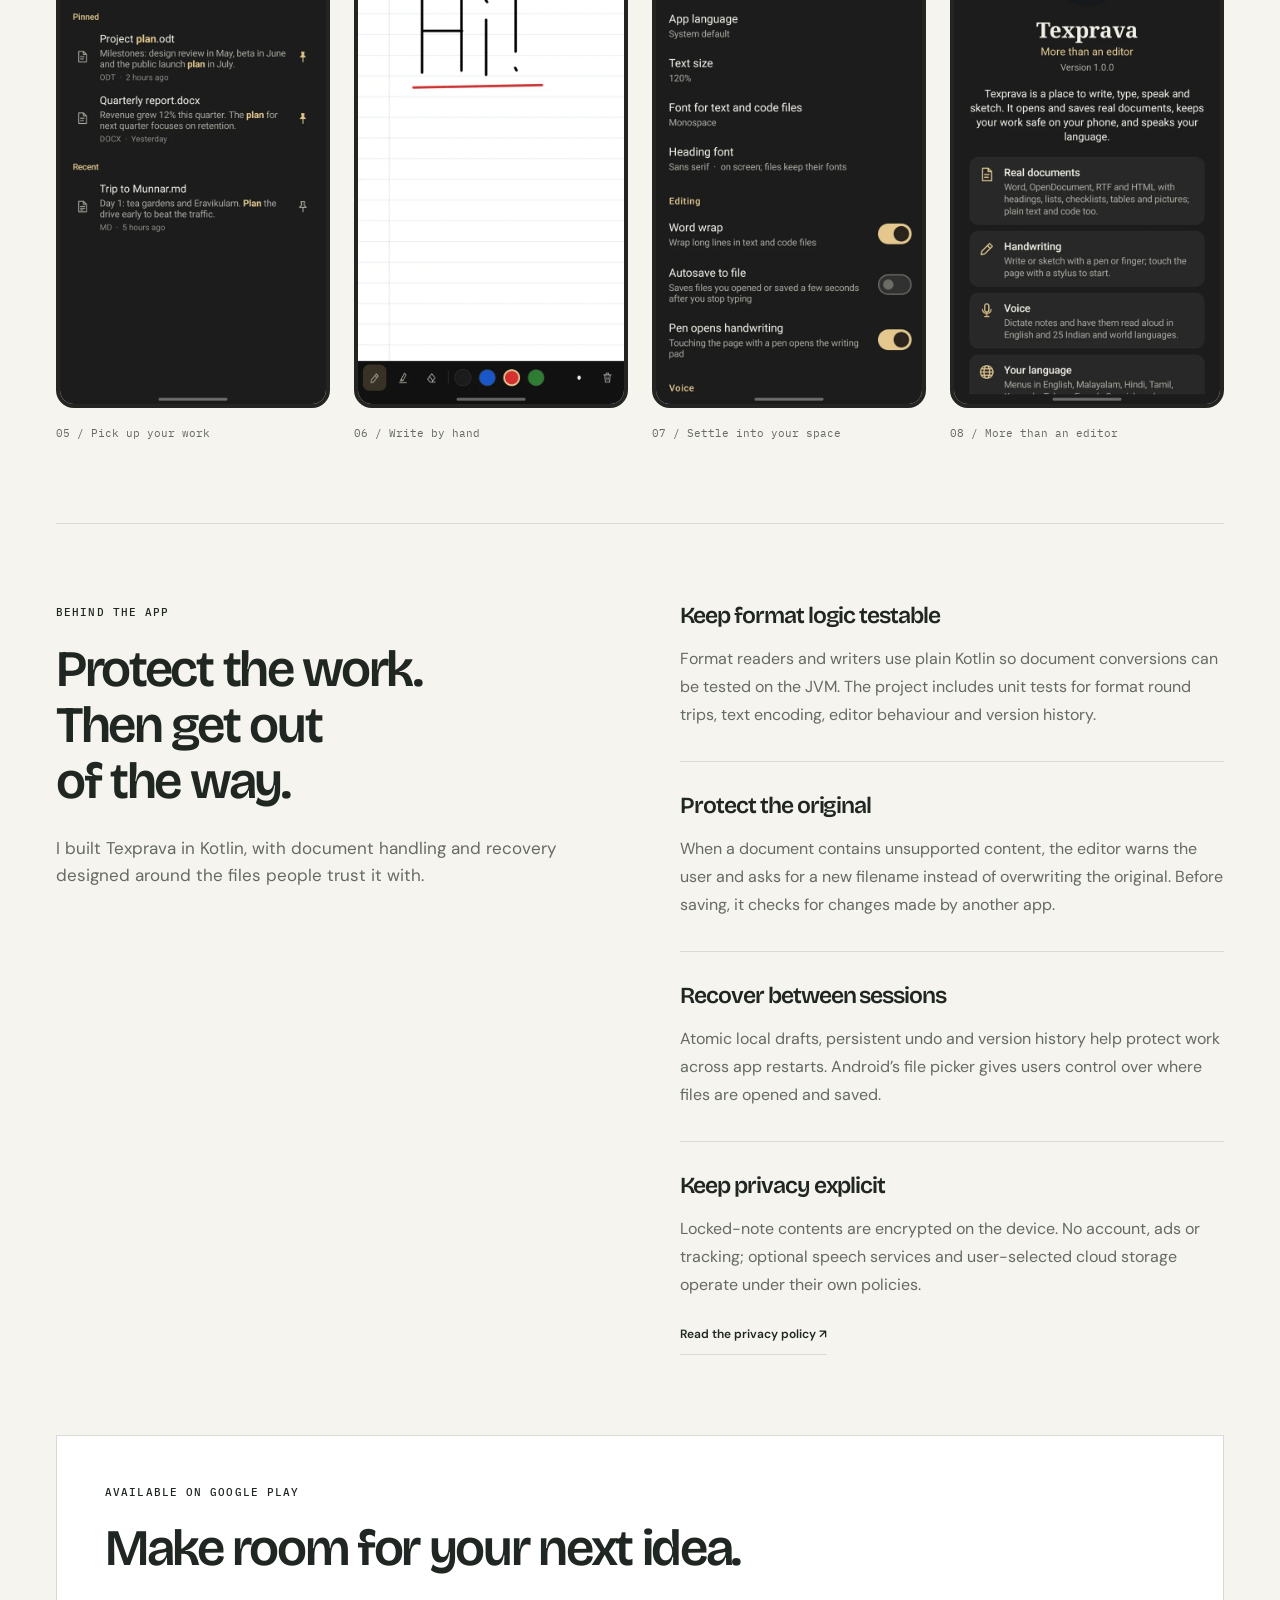
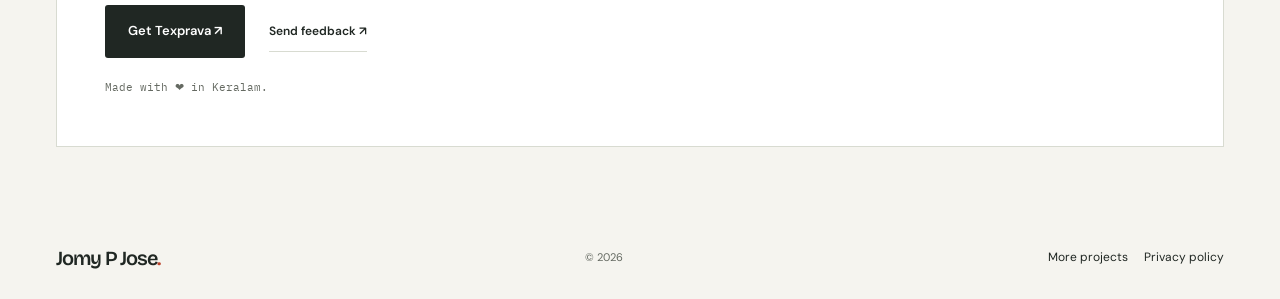
==== commit bd5dc75a: "Design polish: mobile layout, sticky experience intro, legibility" ====
--- a/texprava/index.html
+++ b/texprava/index.html
@@ -8,14 +8,21 @@
   <meta property="og:type" content="website">
   <meta property="og:title" content="Texprava — Android document editor by Jomy P Jose">
   <meta property="og:description" content="Documents, PDFs, handwriting and code in one private Android workspace. Available on Google Play.">
-  <meta property="og:image" content="https://jomypjose.github.io/assets/images/social-preview.png">
+  <meta property="og:image" content="https://jomypjose.github.io/assets/images/texprava-social-preview.png">
   <meta property="og:image:width" content="1200">
   <meta property="og:image:height" content="630">
-  <meta property="og:image:alt" content="Texprava — Android document editor by Jomy P Jose. Web, Android and cloud applications.">
+  <meta property="og:image:alt" content="Texprava app icon and screenshots of the document editor and handwriting canvas. Write, type, speak and sketch.">
   <meta name="twitter:card" content="summary_large_image">
   <meta name="twitter:title" content="Texprava — Android document editor by Jomy P Jose">
   <meta name="twitter:description" content="Explore Texprava, an Android editor built by Jomy P Jose.">
-  <meta name="twitter:image" content="https://jomypjose.github.io/assets/images/social-preview.png">
+  <meta name="twitter:image" content="https://jomypjose.github.io/assets/images/texprava-social-preview.png">
+  <meta name="twitter:image:alt" content="Texprava app icon and screenshots of the document editor and handwriting canvas.">
+  <meta property="og:image:type" content="image/png">
+  <meta property="og:site_name" content="Jomy P Jose">
+  <meta property="og:locale" content="en_IN">
+  <meta name="author" content="Jomy P Jose">
+  <meta name="robots" content="index, follow, max-image-preview:large">
+  <link rel="apple-touch-icon" href="/assets/apple-touch-icon.png">
   <meta property="og:url" content="https://jomypjose.github.io/texprava/">
   <link rel="canonical" href="https://jomypjose.github.io/texprava/">
   <title>Texprava — Android document editor by Jomy P Jose</title>
@@ -31,9 +38,10 @@
       document.documentElement.dataset.theme = dark ? 'dark' : 'light';
     })();
   </script>
-  <link rel="stylesheet" href="../css/style.css?v=20261019">
+  <link rel="stylesheet" href="../css/style.css?v=20261109">
   <script src="../js/main.js?v=20261015" defer></script>
   <noscript><style>@media(max-width:600px){.header-inner{height:auto;flex-wrap:wrap;padding-block:16px;gap:16px}.navigation{display:flex;position:static;width:100%;padding:0;box-shadow:none;border:0}.menu-toggle{display:none}}</style></noscript>
+  <script type="application/ld+json">{"@context": "https://schema.org", "@type": "MobileApplication", "name": "Texprava", "operatingSystem": "Android", "applicationCategory": "ProductivityApplication", "url": "https://jomypjose.github.io/texprava/", "installUrl": "https://play.google.com/store/apps/details?id=com.jomypjose.texprava", "image": "https://jomypjose.github.io/texprava/icon.png", "description": "Documents, PDFs, handwriting and code in one private Android workspace.", "offers": {"@type": "Offer", "price": "0", "priceCurrency": "INR"}, "author": {"@type": "Person", "name": "Jomy P Jose", "url": "https://jomypjose.github.io/"}}</script>
 </head>
 <body>
 <a class="skip-link" href="#main">Skip to content</a>
--- a/css/style.css
+++ b/css/style.css
@@ -2758,3 +2758,57 @@
 .app-screenshot-grid figcaption { margin-top: 16px; font: 11px/1.8 var(--mono); color: var(--muted); }
 @media (max-width: 900px) { .app-screenshot-grid { grid-template-columns: repeat(2, minmax(0, 1fr)); } }
 @media (max-width: 600px) { .app-screenshot-grid { gap: 28px 16px; } .app-screenshot-grid img { border-width: 3px; border-radius: 12px; } }
+
+/* ── Polish pass (Nov 2026) ─────────────────────────────── */
+/* Typography: balanced headings, no orphaned last words */
+h1, h2, h3 { text-wrap: balance; }
+p, li { text-wrap: pretty; }
+
+/* Smallest real labels stay legible (decorative mock-UI text excluded) */
+.eyebrow, .hero-footnote, .current-tag, .contact-small { font-size: 11px; }
+.current-tag { padding: 3px 7px; letter-spacing: .08em; }
+
+/* Experience: keep the intro in view while the timeline scrolls */
+@media (min-width: 901px) {
+  .experience-intro { position: sticky; top: 120px; align-self: start; }
+}
+
+/* Project cards: lift on hover for a clearer affordance */
+@media (hover: hover) and (prefers-reduced-motion: no-preference) {
+  .featured-project, .secondary-project { transition: transform .35s ease, box-shadow .35s ease; }
+  .featured-project:hover, .secondary-project:hover {
+    transform: translateY(-3px);
+    box-shadow: 0 18px 40px -24px rgba(31, 43, 31, .35);
+  }
+}
+
+/* Larger, clearer tap targets for disclosure rows */
+.case-study summary { min-height: 44px; }
+
+@media (max-width: 600px) {
+  /* Hero stack: align middle layer and stop the { } glyph wrapping */
+  .layer-logic { transform: none; }
+  .layer-logic .layer-icon { font-size: 12px; white-space: nowrap; letter-spacing: -.05em; }
+
+  /* Toolkit lists read as one clean column */
+  .skill-group ul { display: block; }
+  .skill-group li { padding-block: 6px; }
+
+  /* Network card: keep rings clear of the labels */
+  .network-graphic { height: 190px; overflow: hidden; }
+  .network-ring.ring-three { width: 250px; }
+  .network-ring.ring-two { width: 190px; }
+  .network-stage .stage-footer { margin-top: 14px; }
+  .stage-footer { row-gap: 10px; }
+
+  /* Texprava caption: two tidy lines */
+  .texprava-stage-caption { text-wrap: balance; line-height: 1.7; }
+
+  /* Footer links in an even grid */
+  .footer-links { display: grid; grid-template-columns: repeat(2, max-content); gap: 14px 28px; }
+}
+.texprava-stage-caption > span + span::before { content: " · "; }
+@media (max-width: 600px) {
+  .texprava-stage-caption > span { display: block; }
+  .texprava-stage-caption > span + span::before { content: none; }
+}
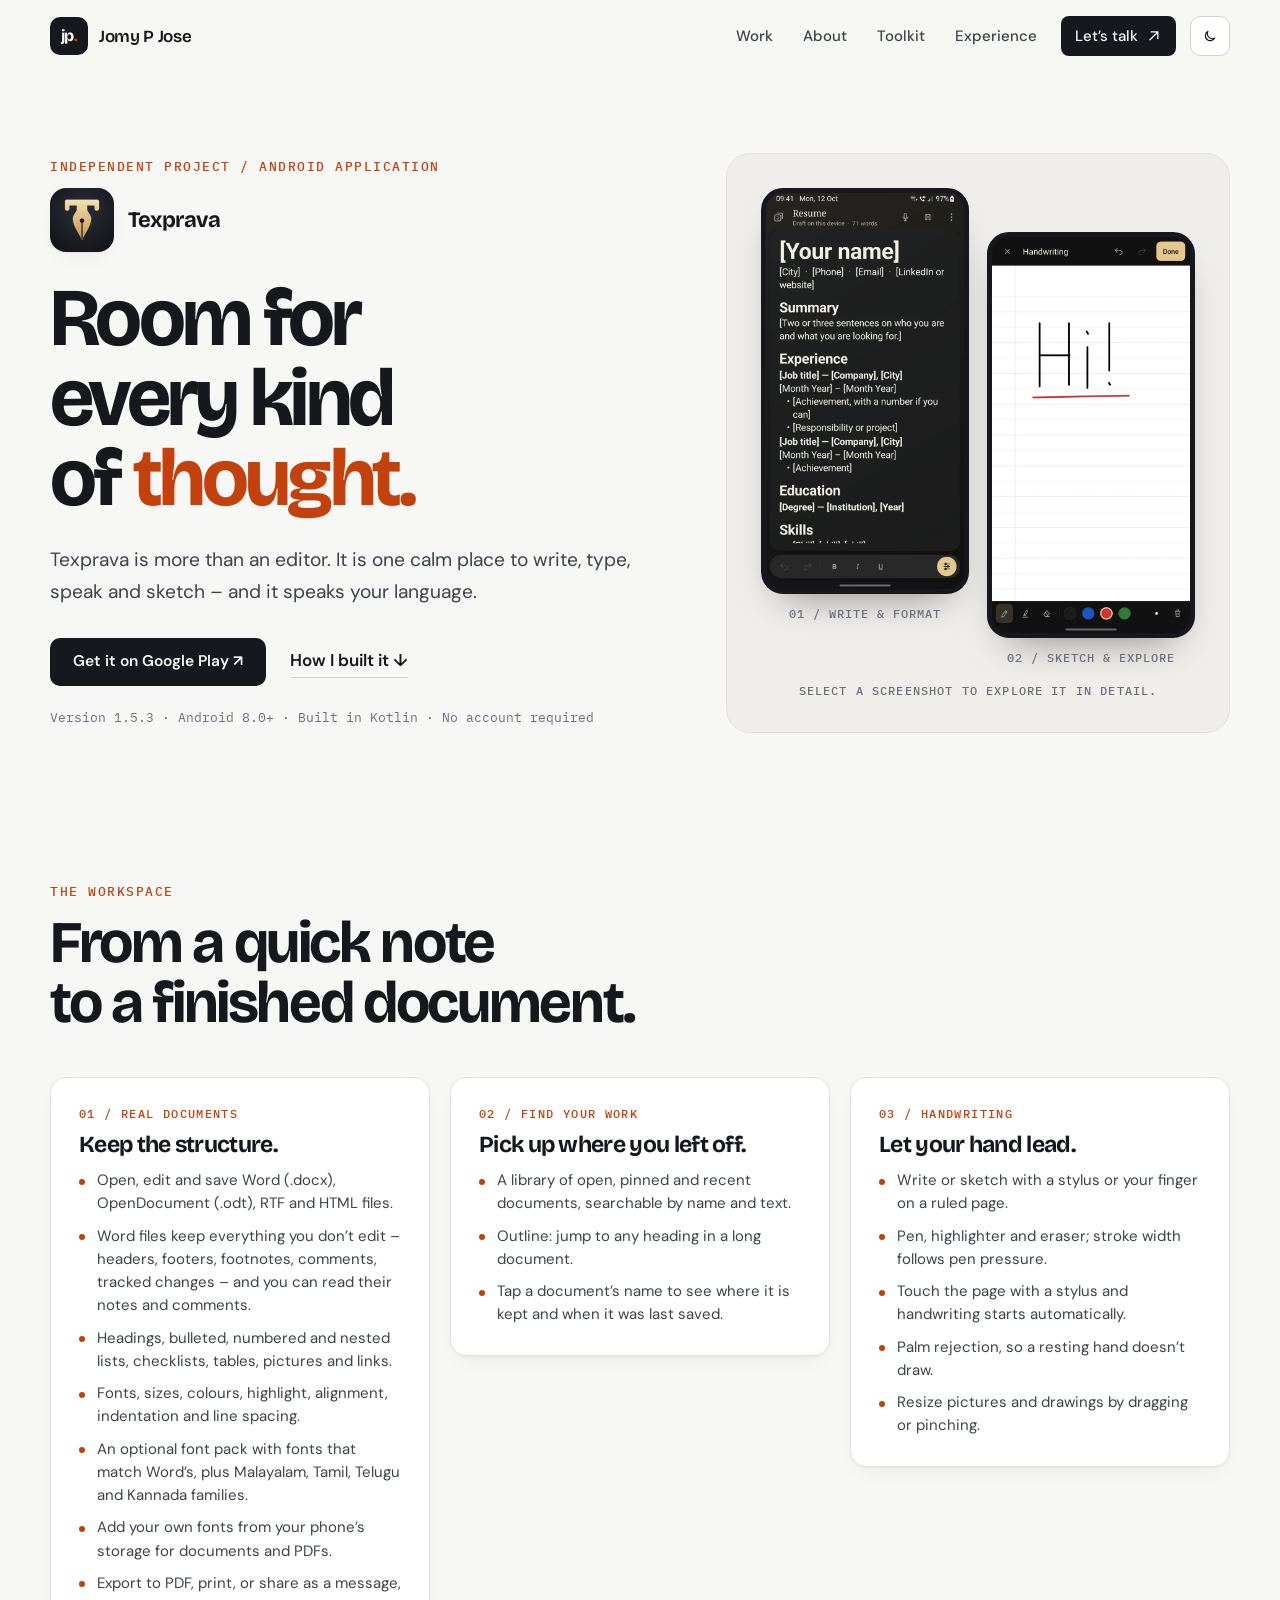
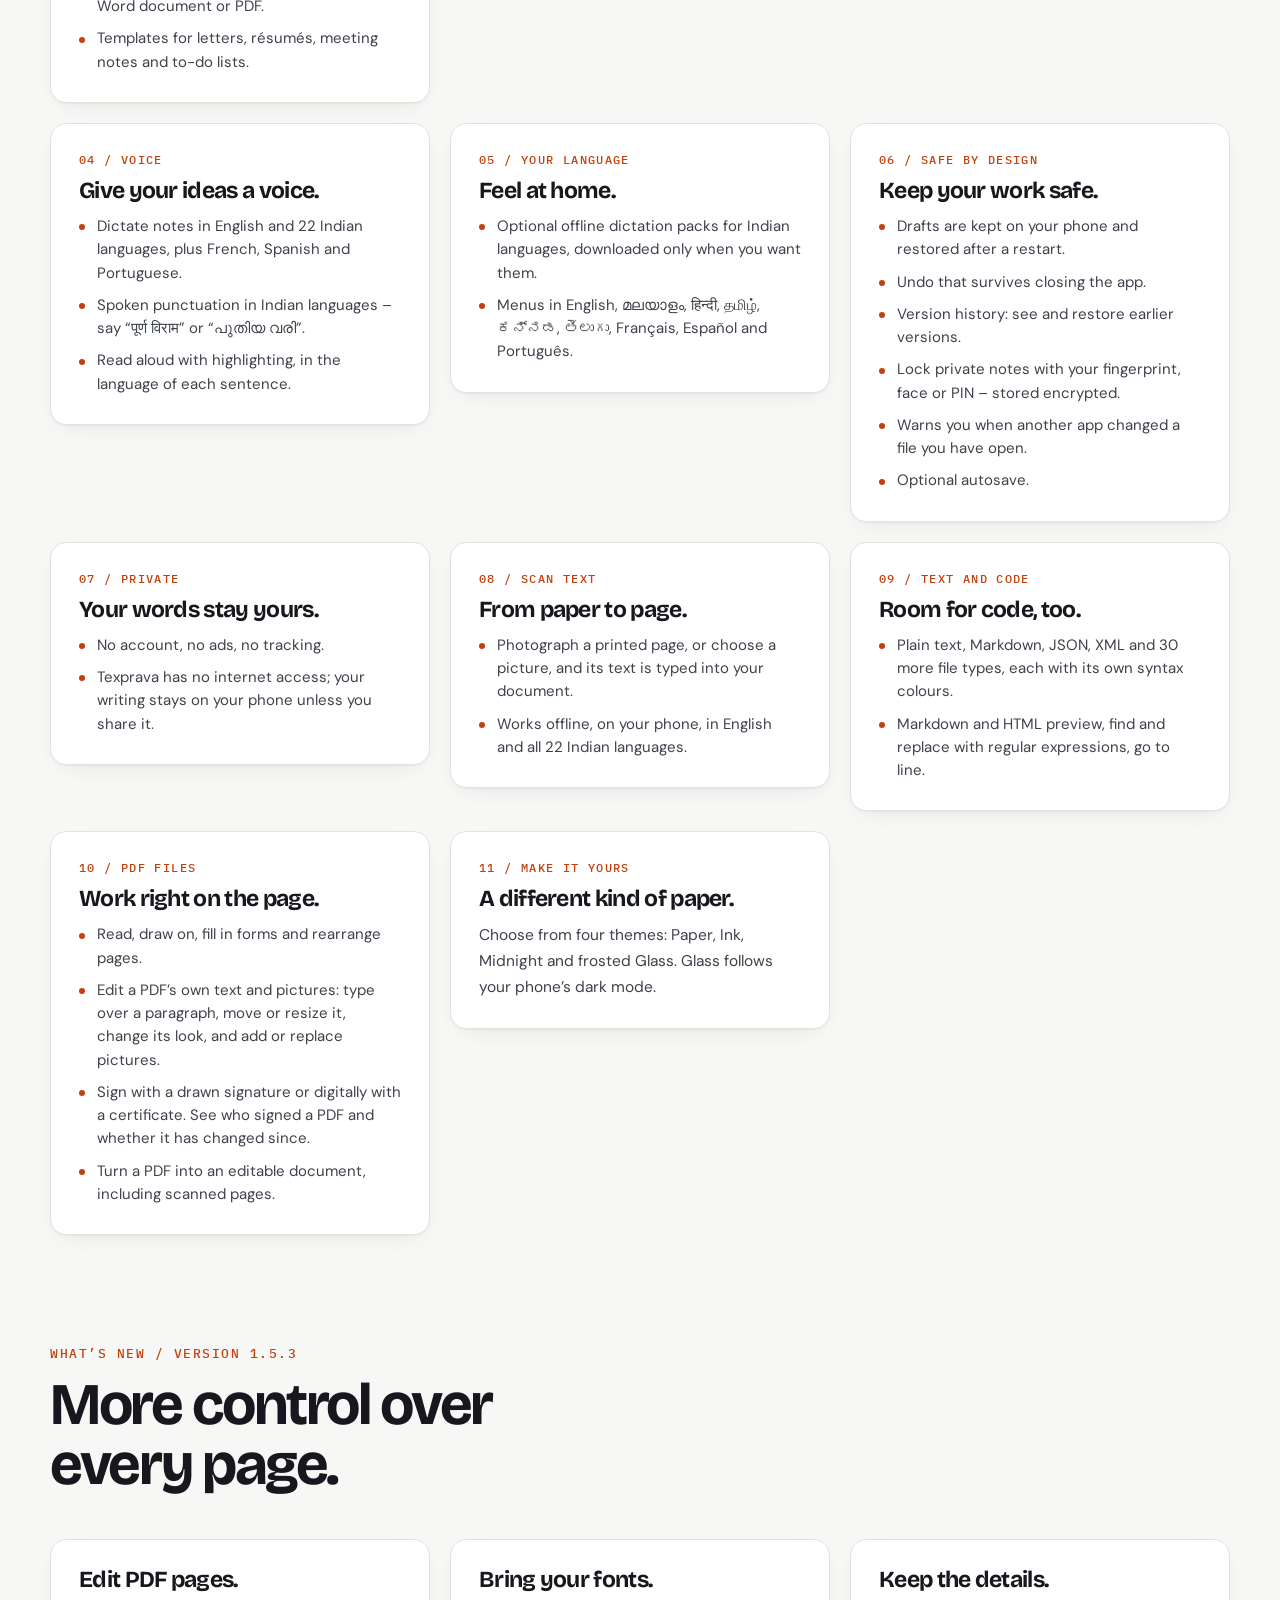
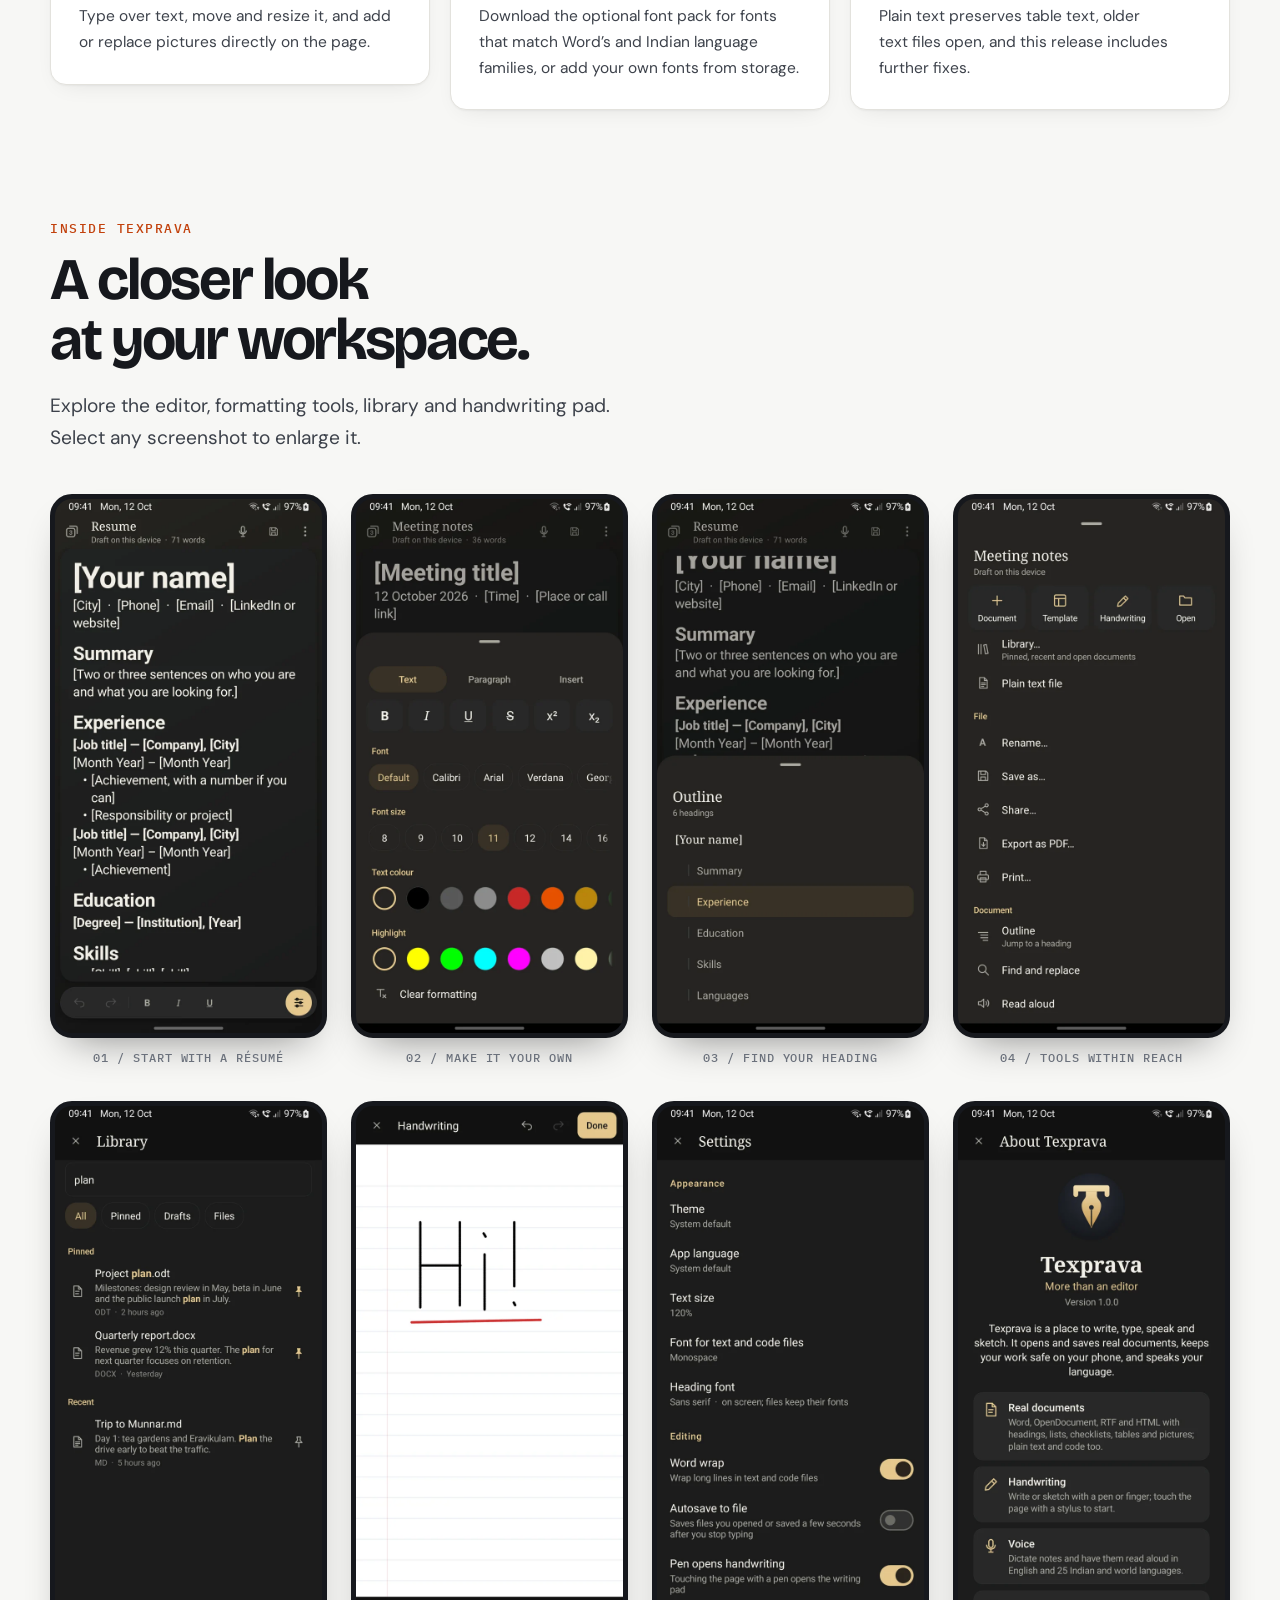
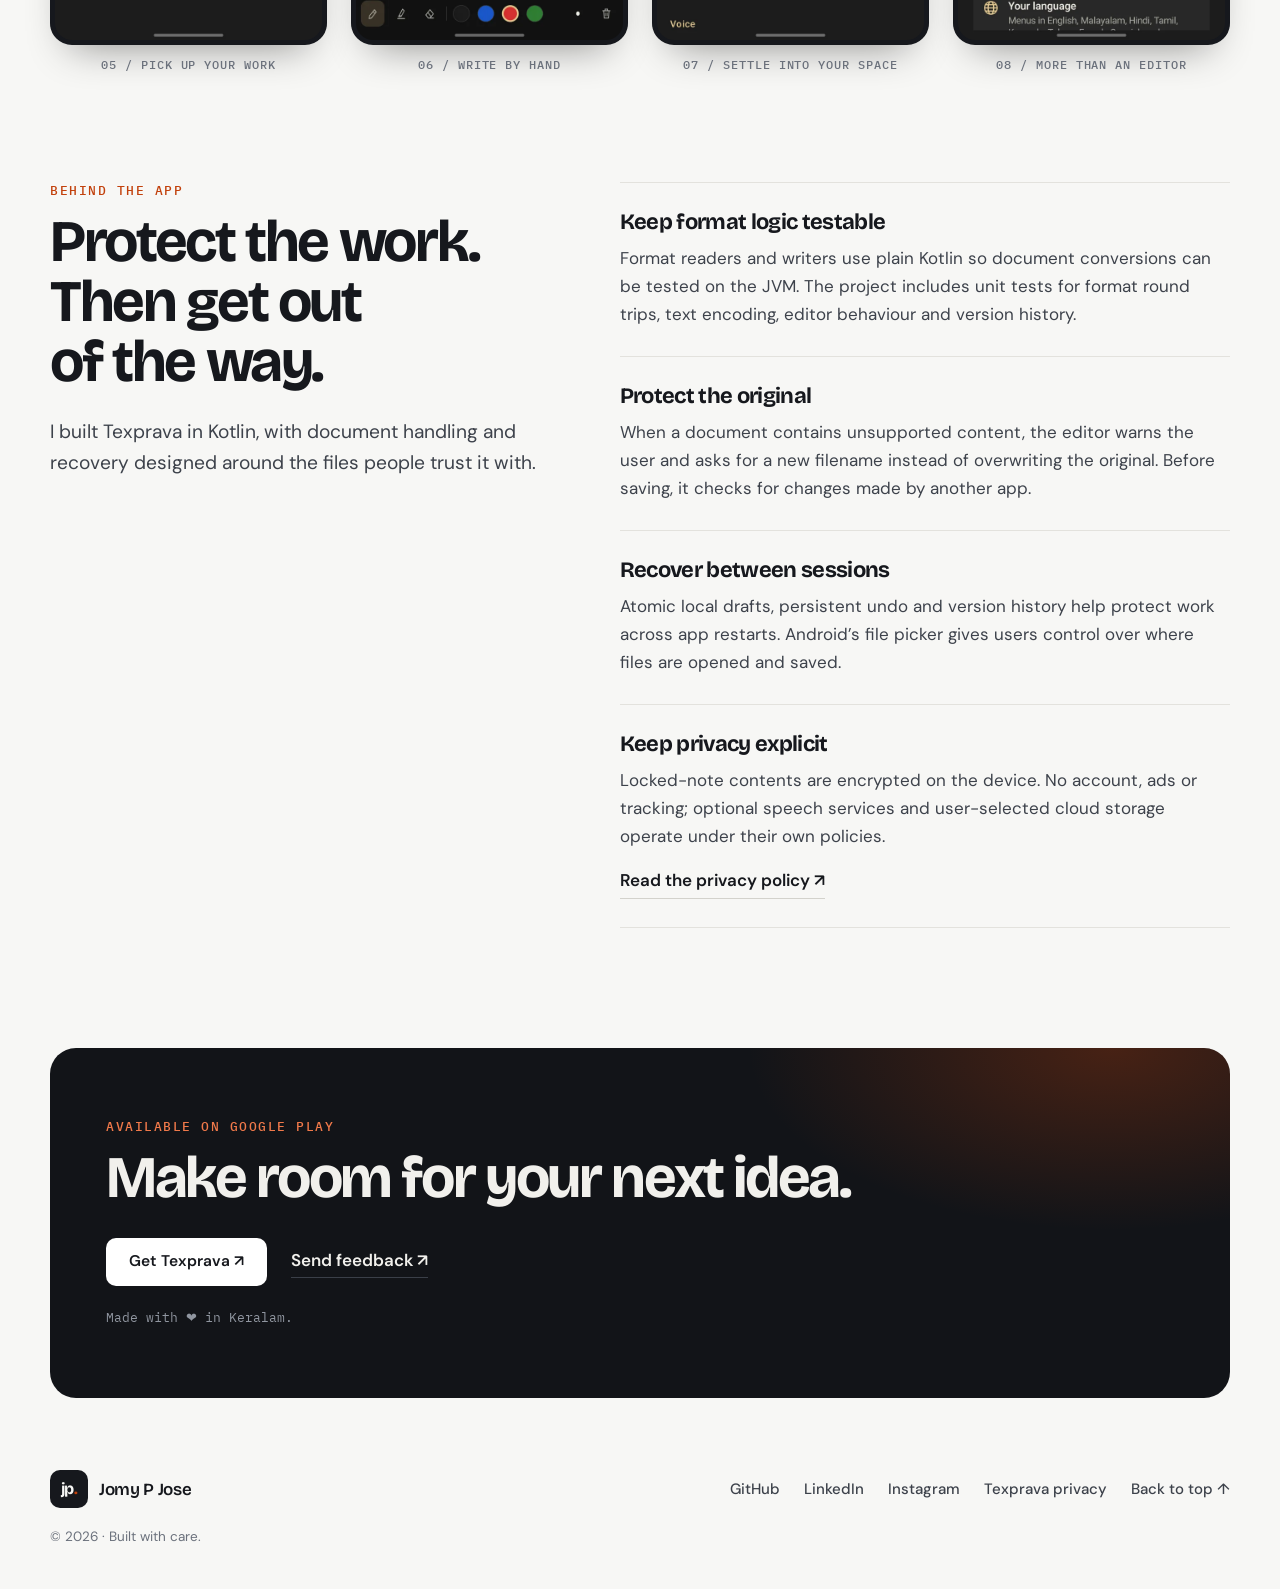
==== commit 027e1915: "Unify design across all pages" ====
--- a/texprava/index.html
+++ b/texprava/index.html
@@ -3,7 +3,7 @@
 <head>
   <meta charset="UTF-8">
   <meta name="viewport" content="width=device-width, initial-scale=1.0">
-  <meta name="theme-color" content="#f5f4ef">
+  <meta name="theme-color" content="#f7f7f5">
   <meta name="description" content="One calm place to write, type, speak and sketch. Explore Texprava’s documents, handwriting, multilingual voice, PDF editing and signing, custom fonts, offline text scanning and private Android workspace.">
   <meta property="og:type" content="website">
   <meta property="og:title" content="Texprava — Android document editor by Jomy P Jose">
@@ -32,42 +32,50 @@
   <link href="https://fonts.googleapis.com/css2?family=Bricolage+Grotesque:wght@400;500;600;700;800&family=DM+Sans:wght@400;450;500;550;600;650;700&family=IBM+Plex+Mono:wght@400;500&display=swap" rel="stylesheet">
   <script>
     (() => {
+      document.documentElement.classList.add('js');
       let preference;
       try { preference = localStorage.getItem('portfolio-theme'); } catch {}
       const dark = preference === 'dark' || (preference !== 'light' && window.matchMedia('(prefers-color-scheme: dark)').matches);
       document.documentElement.dataset.theme = dark ? 'dark' : 'light';
     })();
   </script>
-  <link rel="stylesheet" href="../css/style.css?v=20261109">
-  <script src="../js/main.js?v=20261015" defer></script>
-  <noscript><style>@media(max-width:600px){.header-inner{height:auto;flex-wrap:wrap;padding-block:16px;gap:16px}.navigation{display:flex;position:static;width:100%;padding:0;box-shadow:none;border:0}.menu-toggle{display:none}}</style></noscript>
+  <link rel="stylesheet" href="../css/v2.css?v=20261110">
+  <script src="../js/v2.js?v=20261110" defer></script>
   <script type="application/ld+json">{"@context": "https://schema.org", "@type": "MobileApplication", "name": "Texprava", "operatingSystem": "Android", "applicationCategory": "ProductivityApplication", "url": "https://jomypjose.github.io/texprava/", "installUrl": "https://play.google.com/store/apps/details?id=com.jomypjose.texprava", "image": "https://jomypjose.github.io/texprava/icon.png", "description": "Documents, PDFs, handwriting and code in one private Android workspace.", "offers": {"@type": "Offer", "price": "0", "priceCurrency": "INR"}, "author": {"@type": "Person", "name": "Jomy P Jose", "url": "https://jomypjose.github.io/"}}</script>
 </head>
-<body>
-<a class="skip-link" href="#main">Skip to content</a>
-  <svg class="icon-library" xmlns="http://www.w3.org/2000/svg" aria-hidden="true"><defs>
-    <symbol id="arrow-up-right" viewBox="0 0 24 24"><path d="M6 18 18 6M6 6h12v12"/></symbol>
-    <symbol id="arrow-right" viewBox="0 0 24 24"><path d="M4 12h16m-6-6 6 6-6 6"/></symbol>
-    <symbol id="arrow-down" viewBox="0 0 24 24"><path d="M12 4v16m-6-6 6 6 6-6"/></symbol>
-    <symbol id="plus" viewBox="0 0 24 24"><path d="M12 5v14M5 12h14"/></symbol>
-    <symbol id="code" viewBox="0 0 24 24"><path d="m7 7-5 5 5 5m10-10 5 5-5 5m-4-13-2 20"/></symbol>
-    <symbol id="layers" viewBox="0 0 24 24"><path d="m12 3 10 6-10 6L2 9Zm-10 12 10 6 10-6M2 15l10 6 10-6"/></symbol>
-    <symbol id="download" viewBox="0 0 24 24"><path d="M12 3v12m-5-5 5 5 5-5M4 16v5h16v-5"/></symbol>
-    <symbol id="check" viewBox="0 0 24 24"><path d="m5 12 4 4L19 6"/></symbol>
-    <symbol id="copy" viewBox="0 0 24 24"><rect x="8" y="8" width="12" height="13" rx="2"/><path d="M16 8V3H3v13h5"/></symbol>
+<body class="subpage">
+  <a class="skip-link" href="#main">Skip to content</a>
+  <svg width="0" height="0" style="position:absolute" aria-hidden="true"><defs>
+    <symbol id="i-arrow" viewBox="0 0 24 24"><path d="M6 18 18 6M8 6h10v10"/></symbol>
+    <symbol id="i-down" viewBox="0 0 24 24"><path d="M12 4v16m-6-6 6 6 6-6"/></symbol>
+    <symbol id="i-plus" viewBox="0 0 24 24"><path d="M12 5v14M5 12h14"/></symbol>
+    <symbol id="i-dl" viewBox="0 0 24 24"><path d="M12 3v12m-5-5 5 5 5-5M4 16v5h16v-5"/></symbol>
+    <symbol id="i-copy" viewBox="0 0 24 24"><rect x="8" y="8" width="12" height="13" rx="2"/><path d="M16 8V3H3v13h5"/></symbol>
+    <symbol id="i-code" viewBox="0 0 24 24"><path d="m7 7-5 5 5 5m10-10 5 5-5 5m-4-13-2 20"/></symbol>
+    <symbol id="i-layers" viewBox="0 0 24 24"><path d="m12 3 10 6-10 6L2 9Zm-10 12 10 6 10-6M2 15l10 6 10-6"/></symbol>
+    <symbol id="i-spark" viewBox="0 0 24 24"><path d="M12 2v6m0 8v6M2 12h6m8 0h6M5 5l4 4m6 6 4 4M5 19l4-4m6-6 4-4"/></symbol>
+    <symbol id="i-moon" viewBox="0 0 24 24"><path d="M20 15.5A8.5 8.5 0 0 1 8.5 4 8.5 8.5 0 1 0 20 15.5Z"/></symbol>
+    <symbol id="i-sun" viewBox="0 0 24 24"><circle cx="12" cy="12" r="4"/><path d="M12 2v2m0 16v2M2 12h2m16 0h2M5 5l1.5 1.5m11 11L19 19M5 19l1.5-1.5m11-11L19 5"/></symbol>
   </defs></svg>
 
-<header class="site-header"><div class="shell header-inner"><a class="brand" href="../index.html">Jomy P Jose<span class="accent">.</span></a><nav id="navigation" class="navigation app-navigation" aria-label="Main navigation"><a href="../index.html#work">Back to portfolio</a></nav>      <button class="theme-toggle" type="button" aria-label="Switch to dark theme" hidden>
-        <svg class="icon theme-moon" aria-hidden="true" viewBox="0 0 24 24"><path d="M20 15.5A8.5 8.5 0 0 1 8.5 4 8.5 8.5 0 1 0 20 15.5Z"/></svg>
-        <svg class="icon theme-sun" aria-hidden="true" viewBox="0 0 24 24"><circle cx="12" cy="12" r="4"/><path d="M12 2v2m0 16v2M2 12h2m16 0h2M5 5l1.5 1.5m11 11L19 19M5 19l1.5-1.5m11-11L19 5"/></svg>
-      </button>
-</div></header>
-<main id="main" class="app-page shell">
+  <header class="nav-wrap">
+    <nav class="nav" aria-label="Main navigation">
+      <a class="logo" href="../index.html" aria-label="Jomy P Jose, home"><span class="logo-mark">jp<i>.</i></span><span class="logo-name">Jomy P Jose</span></a>
+      <div id="nav-links" class="nav-links">
+        <a href="../index.html#work">Work</a><a href="../index.html#about">About</a><a href="../index.html#toolkit">Toolkit</a><a href="../index.html#experience">Experience</a>
+        <a class="nav-cta" href="../index.html#contact">Let’s talk <svg class="ic" aria-hidden="true"><use href="#i-arrow"/></svg></a>
+      </div>
+      <button class="round-btn theme-btn" type="button" aria-label="Switch to dark theme" hidden><svg class="ic moon" aria-hidden="true"><use href="#i-moon"/></svg><svg class="ic sun" aria-hidden="true"><use href="#i-sun"/></svg></button>
+      <button class="round-btn burger" type="button" aria-label="Open navigation" aria-expanded="false" aria-controls="nav-links"><span></span><span></span></button>
+    </nav>
+  </header>
+
+  <main id="main" class="app-page wrap">
 <section class="app-intro" aria-labelledby="app-title">
-<div><p class="eyebrow">INDEPENDENT PROJECT / ANDROID APPLICATION</p><div class="app-identity"><img src="icon.png" width="64" height="64" alt=""><span>Texprava</span></div><h1 id="app-title">Room for<br>every kind<br>of <span class="accent">thought.</span></h1><p class="app-lead">Texprava is more than an editor. It is one calm place to write, type, speak and sketch – and it speaks your language.</p><div class="project-release-actions"><a class="button button-dark" href="https://play.google.com/store/apps/details?id=com.jomypjose.texprava">Get it on Google Play ↗</a><a class="text-link" href="#engineering">How I built it ↓</a></div><p class="app-platform">Version 1.5.3 · Android 8.0+ · Built in Kotlin · No account required</p></div>
-<div class="app-gallery"><figure><a class="screenshot-link" href="../assets/images/texprava-01-resume.webp" data-screenshot><img src="../assets/images/texprava-01-resume.webp" width="640" height="1280" alt="Texprava résumé template with headings, experience and education"></a><figcaption>01 / Write & format</figcaption></figure><figure><a class="screenshot-link" href="../assets/images/texprava-06-handwriting.webp" data-screenshot><img src="../assets/images/texprava-06-handwriting.webp" width="640" height="1280" alt="Handwriting canvas with a handwritten greeting and pen tools"></a><figcaption>02 / Sketch & explore</figcaption></figure><p>Select a screenshot to explore it in detail.</p></div>
-</section>
-<section class="app-section" aria-labelledby="features-title">
+<div><p class="eyebrow">INDEPENDENT PROJECT / ANDROID APPLICATION</p><div class="app-identity"><img src="icon.png" width="64" height="64" alt=""><span>Texprava</span></div><h1 id="app-title">Room for<br>every kind<br>of <span class="accent">thought.</span></h1><p class="app-lead">Texprava is more than an editor. It is one calm place to write, type, speak and sketch – and it speaks your language.</p><div class="project-release-actions"><a class="btn btn-ink" href="https://play.google.com/store/apps/details?id=com.jomypjose.texprava">Get it on Google Play ↗</a><a class="link" href="#engineering">How I built it ↓</a></div><p class="app-platform">Version 1.5.3 · Android 8.0+ · Built in Kotlin · No account required</p></div>
+<div class="app-gallery"><figure><a class="screenshot-link" href="../assets/images/texprava-01-resume.webp" data-shot><img src="../assets/images/texprava-01-resume.webp" width="640" height="1280" alt="Texprava résumé template with headings, experience and education"></a><figcaption>01 / Write & format</figcaption></figure><figure><a class="screenshot-link" href="../assets/images/texprava-06-handwriting.webp" data-shot><img src="../assets/images/texprava-06-handwriting.webp" width="640" height="1280" alt="Handwriting canvas with a handwritten greeting and pen tools"></a><figcaption>02 / Sketch & explore</figcaption></figure><p>Select a screenshot to explore it in detail.</p></div>
+</section>
+<section class="app-section reveal" aria-labelledby="features-title">
 <p class="eyebrow">THE WORKSPACE</p>
 <h2 id="features-title">From a quick note<br>to a finished document.</h2>
 <div class="app-features">
@@ -175,7 +183,7 @@
 </article>
 </div>
 </section>
-<section class="app-section" aria-labelledby="release-title">
+<section class="app-section reveal" aria-labelledby="release-title">
 <p class="eyebrow">WHAT’S NEW / VERSION 1.5.3</p>
 <h2 id="release-title">More control over<br>every page.</h2>
 <div class="app-features">
@@ -184,22 +192,35 @@
 <article><h3>Keep the details.</h3><p>Plain text preserves table text, older text files open, and this release includes further fixes.</p></article>
 </div>
 </section>
-<section class="app-section" aria-labelledby="screenshots-title">
+<section class="app-section reveal" aria-labelledby="screenshots-title">
 <p class="eyebrow">INSIDE TEXPRAVA</p>
 <h2 id="screenshots-title">A closer look<br>at your workspace.</h2>
 <p class="app-lead">Explore the editor, formatting tools, library and handwriting pad. Select any screenshot to enlarge it.</p>
 <div class="app-screenshot-grid">
-<figure><a class="screenshot-link" href="../assets/images/texprava-01-resume.webp" data-screenshot><img src="../assets/images/texprava-01-resume.webp" width="640" height="1280" alt="Résumé template with formatted headings and experience sections" loading="lazy"></a><figcaption>01 / Start with a résumé</figcaption></figure>
-<figure><a class="screenshot-link" href="../assets/images/texprava-02-formatting.webp" data-screenshot><img src="../assets/images/texprava-02-formatting.webp" width="640" height="1280" alt="Text formatting panel with fonts, sizes, colours and highlights" loading="lazy"></a><figcaption>02 / Make it your own</figcaption></figure>
-<figure><a class="screenshot-link" href="../assets/images/texprava-03-outline.webp" data-screenshot><img src="../assets/images/texprava-03-outline.webp" width="640" height="1280" alt="Document outline with Experience selected" loading="lazy"></a><figcaption>03 / Find your heading</figcaption></figure>
-<figure><a class="screenshot-link" href="../assets/images/texprava-04-menu.webp" data-screenshot><img src="../assets/images/texprava-04-menu.webp" width="640" height="1280" alt="Document menu with templates, file actions, outline and read aloud" loading="lazy"></a><figcaption>04 / Tools within reach</figcaption></figure>
-<figure><a class="screenshot-link" href="../assets/images/texprava-05-library.webp" data-screenshot><img src="../assets/images/texprava-05-library.webp" width="640" height="1280" alt="Library searching document names and text, with pinned and recent files" loading="lazy"></a><figcaption>05 / Pick up your work</figcaption></figure>
-<figure><a class="screenshot-link" href="../assets/images/texprava-06-handwriting.webp" data-screenshot><img src="../assets/images/texprava-06-handwriting.webp" width="640" height="1280" alt="Ruled handwriting pad with a handwritten greeting and pen tools" loading="lazy"></a><figcaption>06 / Write by hand</figcaption></figure>
-<figure><a class="screenshot-link" href="../assets/images/texprava-07-settings.webp" data-screenshot><img src="../assets/images/texprava-07-settings.webp" width="640" height="1280" alt="Settings for appearance, text, autosave and stylus handwriting" loading="lazy"></a><figcaption>07 / Settle into your space</figcaption></figure>
-<figure><a class="screenshot-link" href="../assets/images/texprava-08-about.webp" data-screenshot><img src="../assets/images/texprava-08-about.webp" width="640" height="1280" alt="About Texprava screen describing documents, handwriting and voice" loading="lazy"></a><figcaption>08 / More than an editor</figcaption></figure>
+<figure><a class="screenshot-link" href="../assets/images/texprava-01-resume.webp" data-shot><img src="../assets/images/texprava-01-resume.webp" width="640" height="1280" alt="Résumé template with formatted headings and experience sections" loading="lazy"></a><figcaption>01 / Start with a résumé</figcaption></figure>
+<figure><a class="screenshot-link" href="../assets/images/texprava-02-formatting.webp" data-shot><img src="../assets/images/texprava-02-formatting.webp" width="640" height="1280" alt="Text formatting panel with fonts, sizes, colours and highlights" loading="lazy"></a><figcaption>02 / Make it your own</figcaption></figure>
+<figure><a class="screenshot-link" href="../assets/images/texprava-03-outline.webp" data-shot><img src="../assets/images/texprava-03-outline.webp" width="640" height="1280" alt="Document outline with Experience selected" loading="lazy"></a><figcaption>03 / Find your heading</figcaption></figure>
+<figure><a class="screenshot-link" href="../assets/images/texprava-04-menu.webp" data-shot><img src="../assets/images/texprava-04-menu.webp" width="640" height="1280" alt="Document menu with templates, file actions, outline and read aloud" loading="lazy"></a><figcaption>04 / Tools within reach</figcaption></figure>
+<figure><a class="screenshot-link" href="../assets/images/texprava-05-library.webp" data-shot><img src="../assets/images/texprava-05-library.webp" width="640" height="1280" alt="Library searching document names and text, with pinned and recent files" loading="lazy"></a><figcaption>05 / Pick up your work</figcaption></figure>
+<figure><a class="screenshot-link" href="../assets/images/texprava-06-handwriting.webp" data-shot><img src="../assets/images/texprava-06-handwriting.webp" width="640" height="1280" alt="Ruled handwriting pad with a handwritten greeting and pen tools" loading="lazy"></a><figcaption>06 / Write by hand</figcaption></figure>
+<figure><a class="screenshot-link" href="../assets/images/texprava-07-settings.webp" data-shot><img src="../assets/images/texprava-07-settings.webp" width="640" height="1280" alt="Settings for appearance, text, autosave and stylus handwriting" loading="lazy"></a><figcaption>07 / Settle into your space</figcaption></figure>
+<figure><a class="screenshot-link" href="../assets/images/texprava-08-about.webp" data-shot><img src="../assets/images/texprava-08-about.webp" width="640" height="1280" alt="About Texprava screen describing documents, handwriting and voice" loading="lazy"></a><figcaption>08 / More than an editor</figcaption></figure>
 </div>
 </section>
-<section id="engineering" class="app-section engineering-section" aria-labelledby="engineering-title"><div><p class="eyebrow">BEHIND THE APP</p><h2 id="engineering-title">Protect the work.<br>Then get out<br>of the way.</h2><p class="app-lead">I built Texprava in Kotlin, with document handling and recovery designed around the files people trust it with.</p></div><div class="engineering-notes"><article><h3>Keep format logic testable</h3><p>Format readers and writers use plain Kotlin so document conversions can be tested on the JVM. The project includes unit tests for format round trips, text encoding, editor behaviour and version history.</p></article><article><h3>Protect the original</h3><p>When a document contains unsupported content, the editor warns the user and asks for a new filename instead of overwriting the original. Before saving, it checks for changes made by another app.</p></article><article><h3>Recover between sessions</h3><p>Atomic local drafts, persistent undo and version history help protect work across app restarts. Android’s file picker gives users control over where files are opened and saved.</p></article><article><h3>Keep privacy explicit</h3><p>Locked-note contents are encrypted on the device. No account, ads or tracking; optional speech services and user-selected cloud storage operate under their own policies.</p><a class="text-link" href="privacy-policy.html">Read the privacy policy ↗</a></article></div></section>
-<section class="app-closing" aria-labelledby="try-title"><p class="eyebrow">AVAILABLE ON GOOGLE PLAY</p><h2 id="try-title">Make room for your next idea.</h2><div class="project-release-actions"><a class="button button-dark" href="https://play.google.com/store/apps/details?id=com.jomypjose.texprava">Get Texprava ↗</a><a class="text-link" href="mailto:jomypjosevyssery@gmail.com?subject=Texprava%20feedback">Send feedback ↗</a></div><p class="app-platform">Made with ❤ in Keralam.</p></section>
-</main><footer class="site-footer shell"><a class="footer-brand" href="../index.html">Jomy P Jose<span class="accent">.</span></a><p>© <span id="year">2026</span></p><div class="footer-links"><a href="../index.html#work">More projects</a><a href="privacy-policy.html">Privacy policy</a></div></footer>
-</body></html>
+<section id="engineering" class="app-section engineering-section reveal" aria-labelledby="engineering-title"><div><p class="eyebrow">BEHIND THE APP</p><h2 id="engineering-title">Protect the work.<br>Then get out<br>of the way.</h2><p class="app-lead">I built Texprava in Kotlin, with document handling and recovery designed around the files people trust it with.</p></div><div class="engineering-notes"><article><h3>Keep format logic testable</h3><p>Format readers and writers use plain Kotlin so document conversions can be tested on the JVM. The project includes unit tests for format round trips, text encoding, editor behaviour and version history.</p></article><article><h3>Protect the original</h3><p>When a document contains unsupported content, the editor warns the user and asks for a new filename instead of overwriting the original. Before saving, it checks for changes made by another app.</p></article><article><h3>Recover between sessions</h3><p>Atomic local drafts, persistent undo and version history help protect work across app restarts. Android’s file picker gives users control over where files are opened and saved.</p></article><article><h3>Keep privacy explicit</h3><p>Locked-note contents are encrypted on the device. No account, ads or tracking; optional speech services and user-selected cloud storage operate under their own policies.</p><a class="link" href="privacy-policy.html">Read the privacy policy ↗</a></article></div></section>
+<section class="app-closing reveal" aria-labelledby="try-title"><p class="eyebrow">AVAILABLE ON GOOGLE PLAY</p><h2 id="try-title">Make room for your next idea.</h2><div class="project-release-actions"><a class="btn btn-ink" href="https://play.google.com/store/apps/details?id=com.jomypjose.texprava">Get Texprava ↗</a><a class="link" href="mailto:jomypjosevyssery@gmail.com?subject=Texprava%20feedback">Send feedback ↗</a></div><p class="app-platform">Made with ❤ in Keralam.</p></section>
+</main>
+
+  <footer class="footer wrap">
+    <a class="logo" href="../index.html"><span class="logo-mark">jp<i>.</i></span><span class="logo-name">Jomy P Jose</span></a>
+    <nav class="foot-links" aria-label="Elsewhere">
+      <a href="https://github.com/jomypjose" target="_blank" rel="noopener noreferrer">GitHub</a>
+      <a href="https://linkedin.com/in/jomypjose" target="_blank" rel="noopener noreferrer">LinkedIn</a>
+      <a href="https://instagram.com/jomypjose" target="_blank" rel="noopener noreferrer" aria-label="Instagram: @jomypjose">Instagram</a>
+      <a href="privacy-policy.html">Texprava privacy</a>
+      <a href="#main">Back to top ↑</a>
+    </nav>
+    <p class="copy">© <span id="year">2026</span> · Built with care.</p>
+  </footer>
+</body>
+</html>
--- a/css/v2.css
+++ b/css/v2.css
@@ -0,0 +1,502 @@
+/* ==========================================================
+   Jomy P Jose — Portfolio v2 · clean professional
+   ========================================================== */
+:root {
+  --bg: #f7f7f5;
+  --bg-2: #efeeea;
+  --surface: #ffffff;
+  --ink: #16181d;
+  --ink-2: #3d424b;
+  --muted: #6b717c;
+  --line: #e3e2dd;
+  --line-2: #d3d2cc;
+  --accent: #c2410c;
+  --accent-soft: #fbeee6;
+  --ok: #15803d;
+  --shadow: 0 1px 2px rgba(16, 18, 22, .04), 0 8px 24px -12px rgba(16, 18, 22, .12);
+  --shadow-lg: 0 2px 4px rgba(16, 18, 22, .04), 0 24px 48px -20px rgba(16, 18, 22, .22);
+  --radius: 16px;
+  --display: "Bricolage Grotesque", system-ui, sans-serif;
+  --body: "DM Sans", system-ui, sans-serif;
+  --mono: "IBM Plex Mono", ui-monospace, monospace;
+  --ease: cubic-bezier(.22, 1, .36, 1);
+  color-scheme: light;
+}
+[data-theme="dark"] {
+  --bg: #0e1013;
+  --bg-2: #14171b;
+  --surface: #171a1f;
+  --ink: #f1f0ec;
+  --ink-2: #c9cbd0;
+  --muted: #9096a0;
+  --line: #262a31;
+  --line-2: #333842;
+  --accent: #f0794a;
+  --accent-soft: #2a1a12;
+  --ok: #4ade80;
+  --shadow: 0 1px 2px rgba(0, 0, 0, .3), 0 8px 24px -12px rgba(0, 0, 0, .5);
+  --shadow-lg: 0 24px 48px -20px rgba(0, 0, 0, .7);
+  color-scheme: dark;
+}
+
+*, *::before, *::after { box-sizing: border-box; }
+html { overflow-x: clip; scroll-behavior: smooth; scroll-padding-top: 88px; -webkit-text-size-adjust: 100%; }
+body { margin: 0; background: var(--bg); color: var(--ink); font: 400 17px/1.65 var(--body); overflow-x: clip; transition: background .3s, color .3s; }
+img { max-width: 100%; height: auto; display: block; }
+a { color: inherit; }
+h1, h2, h3, h4 { font-family: var(--display); margin: 0; letter-spacing: -.03em; line-height: 1.05; font-weight: 700; text-wrap: balance; }
+p { margin: 0; text-wrap: pretty; }
+ul, ol, dl, dd { margin: 0; padding: 0; list-style: none; }
+blockquote, figure { margin: 0; }
+.ic { width: 1.05em; height: 1.05em; fill: none; stroke: currentColor; stroke-width: 2; stroke-linecap: round; stroke-linejoin: round; flex-shrink: 0; }
+.wrap { width: min(1180px, 100% - 48px); margin-inline: auto; }
+.accent-text { color: var(--accent); }
+.muted-text { color: var(--muted); }
+.skip-link { position: absolute; left: 16px; top: -60px; z-index: 100; background: var(--ink); color: var(--bg); padding: 10px 16px; border-radius: 8px; }
+.skip-link:focus { top: 16px; }
+:focus-visible { outline: 2px solid var(--accent); outline-offset: 3px; border-radius: 6px; }
+
+/* ---------- buttons & links ---------- */
+.btn {
+  display: inline-flex; align-items: center; gap: 10px; min-height: 48px; padding: 0 22px;
+  border-radius: 10px; border: 1px solid transparent; font: 600 15.5px/1 var(--body); text-decoration: none; cursor: pointer;
+  transition: background .2s, color .2s, border-color .2s, transform .2s var(--ease), box-shadow .2s;
+}
+.btn:hover { transform: translateY(-1px); }
+.btn .ic { transition: transform .25s var(--ease); }
+.btn:hover .ic { transform: translate(2px, -2px); }
+.btn-ink { background: var(--ink); color: var(--bg); }
+.btn-ink:hover { background: var(--accent); color: #fff; }
+.btn-ghost { background: var(--surface); color: var(--ink); border-color: var(--line-2); }
+.btn-ghost:hover { border-color: var(--ink); }
+.btn-light { background: #fff; color: #16181d; }
+.btn-light:hover { background: var(--accent); color: #fff; }
+.btn-xl { min-height: 56px; padding: 0 28px; font-size: 17px; }
+.btn-sm { min-height: 40px; padding: 0 14px; font-size: 14px; }
+.btn-outline-light { background: transparent; color: #f1f0ec; border-color: rgba(255,255,255,.25); }
+.btn-outline-light:hover { border-color: #fff; }
+.link { display: inline-flex; align-items: center; gap: 7px; font-weight: 600; text-decoration: none; border-bottom: 1px solid var(--line-2); padding-bottom: 3px; transition: color .2s, border-color .2s; }
+.link:hover { color: var(--accent); border-color: var(--accent); }
+.chips { display: flex; flex-wrap: wrap; gap: 8px; }
+.chips li { padding: 5px 11px; border: 1px solid var(--line); border-radius: 999px; font-size: 13.5px; color: var(--ink-2); background: var(--bg); }
+
+/* ---------- nav ---------- */
+.nav-wrap { position: sticky; top: 0; z-index: 50; background: color-mix(in srgb, var(--bg) 82%, transparent); backdrop-filter: saturate(1.4) blur(14px); -webkit-backdrop-filter: saturate(1.4) blur(14px); border-bottom: 1px solid transparent; transition: border-color .3s; }
+.nav-wrap.scrolled { border-color: var(--line); }
+.nav { width: min(1180px, 100% - 48px); margin-inline: auto; height: 72px; display: flex; align-items: center; gap: 14px; }
+.logo { display: inline-flex; align-items: center; gap: 11px; text-decoration: none; }
+.logo-mark { display: flex; align-items: center; justify-content: center; line-height: 1; width: 38px; height: 38px; border-radius: 10px; background: var(--ink); color: var(--bg); font: 700 16px/1 var(--display); letter-spacing: -.05em; }
+.logo-mark i { color: var(--accent); font-style: normal; }
+.logo-name { font: 600 17px var(--display); letter-spacing: -.02em; }
+.nav-links { margin-left: auto; display: flex; align-items: center; gap: 2px; }
+.nav-links a { text-decoration: none; font-size: 15px; font-weight: 500; color: var(--ink-2); padding: 8px 14px; border-radius: 8px; transition: color .2s, background .2s; }
+.nav-links a:hover { color: var(--ink); background: var(--bg-2); }
+.nav-links a[aria-current] { color: var(--ink); }
+.nav-links a[aria-current]::after { content: ""; display: block; height: 2px; margin-top: 3px; background: var(--accent); border-radius: 2px; }
+.nav-links .nav-cta { margin-left: 8px; background: var(--ink); color: var(--bg); display: inline-flex; gap: 8px; align-items: center; }
+.nav-links .nav-cta:hover { background: var(--accent); color: #fff; }
+.round-btn { width: 40px; height: 40px; border-radius: 10px; border: 1px solid var(--line-2); background: var(--surface); color: var(--ink); display: grid; place-items: center; cursor: pointer; transition: border-color .2s; }
+.round-btn:hover { border-color: var(--ink); }
+.theme-btn .sun, [data-theme="dark"] .theme-btn .moon { display: none; }
+[data-theme="dark"] .theme-btn .sun { display: block; }
+.burger { display: none; }
+.burger span { display: block; width: 18px; height: 1.5px; background: currentColor; grid-area: 1/1; transition: transform .3s var(--ease); }
+.burger span:first-child { transform: translateY(-4px); } .burger span:last-child { transform: translateY(4px); }
+.burger[aria-expanded="true"] span:first-child { transform: rotate(45deg); }
+.burger[aria-expanded="true"] span:last-child { transform: rotate(-45deg); }
+
+/* ---------- hero ---------- */
+.hero { width: min(1180px, 100% - 48px); margin: 0 auto; padding: 96px 0 88px; display: grid; grid-template-columns: 1.25fr .75fr; gap: 64px; align-items: center; }
+.kicker { display: inline-flex; align-items: center; gap: 10px; font: 500 12.5px var(--mono); text-transform: uppercase; letter-spacing: .1em; color: var(--muted); }
+.pulse-dot { width: 8px; height: 8px; border-radius: 50%; background: var(--ok); box-shadow: 0 0 0 0 color-mix(in srgb, var(--ok) 50%, transparent); animation: pulse 2.4s infinite; }
+@keyframes pulse { 70% { box-shadow: 0 0 0 8px transparent; } 100% { box-shadow: 0 0 0 0 transparent; } }
+.hero-title { font-size: clamp(48px, 7vw, 96px); font-weight: 700; line-height: .98; letter-spacing: -.045em; margin: 24px 0 28px; }
+.hero-title .line { display: block; }
+.hero-title .w { display: inline-block; }
+.hero-title .dot { color: var(--accent); }
+.hero-lede { font-size: clamp(18px, 1.5vw, 20px); color: var(--ink-2); max-width: 580px; }
+.hero-actions { display: flex; flex-wrap: wrap; gap: 12px; margin-top: 34px; }
+.hero-foot { margin-top: 26px; font-size: 14.5px; color: var(--muted); }
+.hero-foot a { color: var(--ink); font-weight: 600; text-decoration-color: var(--accent); text-underline-offset: 3px; }
+
+.stack-card { background: var(--surface); border: 1px solid var(--line); border-radius: 20px; box-shadow: var(--shadow-lg); overflow: hidden; }
+.stack-head { display: flex; justify-content: space-between; align-items: center; padding: 16px 22px; border-bottom: 1px solid var(--line); font: 500 12px var(--mono); text-transform: uppercase; letter-spacing: .1em; color: var(--muted); }
+.stack-status { display: inline-flex; align-items: center; gap: 7px; color: var(--ok); }
+.stack-status i { width: 7px; height: 7px; border-radius: 50%; background: currentColor; }
+.stack-groups { padding: 6px 22px; }
+.stack-groups > div { padding: 16px 0; border-bottom: 1px solid var(--line); }
+.stack-groups > div:last-child { border-bottom: 0; }
+.stack-groups dt { font: 500 11.5px var(--mono); text-transform: uppercase; letter-spacing: .1em; color: var(--muted); margin-bottom: 10px; }
+.stack-groups dd { display: flex; flex-wrap: wrap; gap: 7px; }
+.stack-groups dd span { padding: 6px 11px; border-radius: 8px; background: var(--bg); border: 1px solid var(--line); font-size: 14px; font-weight: 500; transition: border-color .2s, color .2s; }
+.stack-groups dd span:hover { border-color: var(--accent); color: var(--accent); }
+.stack-release { display: flex; align-items: center; gap: 14px; padding: 16px 22px; background: var(--bg-2); border-top: 1px solid var(--line); text-decoration: none; transition: background .2s; }
+.stack-release:hover { background: var(--accent-soft); }
+.stack-release img { width: 40px; height: 40px; border-radius: 10px; }
+.stack-release small { display: block; font: 500 11px var(--mono); text-transform: uppercase; letter-spacing: .1em; color: var(--muted); }
+.stack-release b { font-weight: 600; font-size: 15px; }
+.stack-release .ic { margin-left: auto; color: var(--muted); }
+
+/* ---------- stats ---------- */
+.stats { display: grid; grid-template-columns: repeat(4, 1fr); border-block: 1px solid var(--line); }
+.stat { padding: 34px 28px; border-left: 1px solid var(--line); }
+.stat:first-child { border-left: 0; padding-left: 0; }
+.stat strong { display: flex; align-items: baseline; font: 700 clamp(36px, 3.8vw, 52px)/1 var(--display); letter-spacing: -.045em; }
+.stat sup { font-size: .55em; color: var(--accent); vertical-align: baseline; position: static; margin-left: 1px; }
+.stat p { margin-top: 10px; color: var(--muted); font-size: 14.5px; line-height: 1.45; }
+
+/* ---------- sections ---------- */
+.section { padding: 120px 0 0; }
+.sec-head { display: grid; grid-template-columns: 1fr auto; align-items: end; gap: 10px 48px; margin-bottom: 52px; }
+.sec-head .sec-tag { grid-column: 1 / -1; }
+.sec-tag { display: inline-flex; align-items: center; gap: 12px; font: 500 12.5px var(--mono); text-transform: uppercase; letter-spacing: .12em; color: var(--muted); margin-bottom: 16px; }
+.sec-tag span { color: var(--accent); }
+.sec-tag span::after { content: " /"; color: var(--line-2); }
+.section h2, .about h2, .contact h2 { font-size: clamp(38px, 5vw, 64px); letter-spacing: -.04em; line-height: 1.02; }
+.sec-sub { color: var(--muted); font-size: 17px; max-width: 360px; }
+
+/* ---------- projects ---------- */
+.project { display: grid; grid-template-columns: 1.1fr 1fr; background: var(--surface); border: 1px solid var(--line); border-radius: 22px; overflow: hidden; margin-bottom: 28px; box-shadow: var(--shadow); transition: box-shadow .35s var(--ease), transform .35s var(--ease); }
+.project:hover { box-shadow: var(--shadow-lg); transform: translateY(-2px); }
+.project.flip { grid-template-columns: 1fr 1.1fr; }
+.project.flip .project-visual { order: 2; border-right: 0; border-left: 1px solid var(--line); }
+.project-visual { position: relative; background: var(--bg-2); border-right: 1px solid var(--line); padding: 36px; min-height: 460px; display: flex; flex-direction: column; justify-content: center; overflow: hidden; }
+.project-visual:has(.visual-note) { padding-bottom: 60px; }
+.project-body { padding: 48px 44px; display: flex; flex-direction: column; justify-content: center; gap: 18px; }
+.meta { font: 500 12.5px var(--mono); text-transform: uppercase; letter-spacing: .1em; color: var(--muted); display: flex; gap: 10px; align-items: center; }
+.meta .num { color: var(--accent); }
+.project h3 { font-size: clamp(32px, 3.4vw, 46px); }
+.project-body > p:not(.meta):not(.release) { color: var(--ink-2); }
+.release { font: 13px/1.6 var(--mono); color: var(--muted); padding-left: 14px; border-left: 2px solid var(--accent); }
+.project-actions { display: flex; flex-wrap: wrap; align-items: center; gap: 16px 24px; margin-top: 4px; }
+.visual-note { position: absolute; left: 0; right: 0; bottom: 20px; text-align: center; font: 500 11.5px var(--mono); text-transform: uppercase; letter-spacing: .12em; color: var(--muted); }
+.badge { position: absolute; right: 20px; top: 20px; background: var(--surface); border: 1px solid var(--line); border-radius: 999px; padding: 5px 12px; font: 500 12px var(--mono); color: var(--ink-2); }
+.badge::before { content: "● "; color: var(--ok); }
+
+/* texprava phones */
+.phones-head { position: absolute; top: 26px; left: 28px; display: flex; gap: 12px; align-items: center; }
+.phones-head img { border-radius: 11px; }
+.phones-head strong { display: block; font: 700 20px/1.1 var(--display); letter-spacing: -.02em; }
+.phones-head span { font: 500 11px var(--mono); text-transform: uppercase; letter-spacing: .12em; color: var(--muted); }
+.phone-fan { position: relative; height: 370px; margin-top: 44px; }
+.phone { position: absolute; left: 50%; top: 0; width: 164px; aspect-ratio: 1/2; border: 5px solid #16181d; border-radius: 24px; overflow: hidden; background: #16181d; box-shadow: 0 20px 40px -18px rgba(0,0,0,.45); transition: transform .6s var(--ease); cursor: zoom-in; }
+.phone img { width: 100%; height: 100%; object-fit: cover; object-position: top; }
+.p1 { transform: translateX(-50%) translateX(-112px) rotate(-6deg) translateY(18px); }
+.p2 { transform: translateX(-50%); z-index: 2; }
+.p3 { transform: translateX(-50%) translateX(112px) rotate(6deg) translateY(18px); }
+.phones:hover .p1 { transform: translateX(-50%) translateX(-150px) rotate(-8deg) translateY(12px); }
+.phones:hover .p2 { transform: translateX(-50%) translateY(-6px); }
+.phones:hover .p3 { transform: translateX(-50%) translateX(150px) rotate(8deg) translateY(12px); }
+
+/* assetpulse mock */
+.mock { background: #fff; color: #16181d; border: 1px solid #e3e2dd; border-radius: 14px; box-shadow: 0 24px 48px -24px rgba(0,0,0,.35); overflow: hidden; }
+.mock-bar { display: flex; align-items: center; gap: 6px; padding: 10px 14px; border-bottom: 1px solid #ecebe6; background: #f7f7f5; font: 500 11px var(--mono); }
+.mock-bar i { width: 9px; height: 9px; border-radius: 50%; background: #d3d2cc; }
+.mock-bar span { margin-left: 10px; color: #6b717c; }
+.mock-body { padding: 20px; }
+.mock-title { font: 700 22px/1 var(--display); letter-spacing: -.03em; }
+.mock-cards { display: grid; grid-template-columns: repeat(3, 1fr); gap: 8px; margin-top: 16px; }
+.mock-cards div { border: 1px solid #ecebe6; border-radius: 10px; padding: 10px 12px; background: #fafaf8; }
+.mock-cards small { display: block; font: 500 10px var(--mono); color: #6b717c; }
+.mock-cards b { font: 700 17px/1.4 var(--display); letter-spacing: -.02em; }
+.mock-cards div:first-child b { color: #c2410c; }
+.mock-bars { display: flex; align-items: flex-end; gap: 8px; height: 70px; margin: 18px 0 14px; border-bottom: 1px solid #ecebe6; }
+.mock-bars span { flex: 1; height: var(--h); background: #e8e6e0; border-radius: 4px 4px 0 0; transform-origin: bottom; transition: transform .8s var(--ease); }
+.mock-bars span:nth-child(4) { background: #c2410c; }
+.in .mock-bars span { animation: grow 1.2s var(--ease) both; }
+.mock-bars span:nth-child(2){animation-delay:.05s}.mock-bars span:nth-child(3){animation-delay:.1s}.mock-bars span:nth-child(4){animation-delay:.15s}.mock-bars span:nth-child(5){animation-delay:.2s}.mock-bars span:nth-child(6){animation-delay:.25s}.mock-bars span:nth-child(7){animation-delay:.3s}
+@keyframes grow { from { transform: scaleY(0); } }
+.mock-rows p { display: flex; align-items: center; gap: 10px; padding: 8px 0; border-bottom: 1px solid #f0efea; font-size: 13px; font-weight: 500; }
+.mock-rows i { width: 8px; height: 8px; border-radius: 50%; background: #15803d; }
+.mock-rows em { margin-left: auto; font: normal 500 11px var(--mono); color: #6b717c; }
+
+/* pair */
+.project-pair { display: grid; grid-template-columns: 1fr 1fr; gap: 28px; }
+.project-pair .project { grid-template-columns: 1fr; margin-bottom: 0; }
+.project-pair .project-visual { border-right: 0; border-bottom: 1px solid var(--line); min-height: 0; height: 320px; }
+.project-pair .project-body { padding: 34px; justify-content: flex-start; }
+.project-pair h3 { font-size: clamp(28px, 2.6vw, 36px); }
+
+.cloud-viz { align-items: center; }
+.cloud-core { position: relative; z-index: 1; display: grid; justify-items: center; gap: 3px; padding: 16px 28px; background: var(--surface); border: 1px solid var(--line-2); border-radius: 14px; box-shadow: var(--shadow); }
+.cloud-core .ic { width: 24px; height: 24px; color: var(--accent); }
+.cloud-core b { font: 700 18px var(--display); letter-spacing: -.02em; }
+.cloud-core small { font: 500 11px var(--mono); color: var(--muted); }
+.cloud-lines { width: 80%; height: 46px; overflow: visible; }
+.cloud-lines path { fill: none; stroke: var(--line-2); stroke-width: 1.5; stroke-dasharray: 4 5; animation: dash 1.6s linear infinite; vector-effect: non-scaling-stroke; }
+@keyframes dash { to { stroke-dashoffset: -18; } }
+.cloud-nodes { display: flex; justify-content: space-between; width: 92%; gap: 8px; }
+.cloud-nodes span { flex: 1; text-align: center; padding: 10px 6px; background: var(--surface); border: 1px solid var(--line-2); border-radius: 10px; font: 500 11.5px var(--mono); text-transform: uppercase; letter-spacing: .05em; }
+
+.net-viz { align-items: center; justify-content: center; }
+.orbit { position: absolute; left: 50%; top: 50%; border: 1px solid var(--line-2); border-radius: 50%; translate: -50% -50%; animation: spin linear infinite; }
+.orbit i { position: absolute; top: -4px; left: 50%; width: 8px; height: 8px; border-radius: 50%; background: var(--accent); }
+.o1 { width: 170px; height: 170px; animation-duration: 14s; }
+.o2 { width: 250px; height: 250px; animation-duration: 22s; animation-direction: reverse; }
+.o2 i { background: var(--muted); }
+.o3 { width: 340px; height: 340px; animation-duration: 34s; }
+.o3 i { background: var(--ok); }
+@keyframes spin { to { rotate: 360deg; } }
+.net-core { position: relative; z-index: 1; text-align: center; background: var(--surface); border: 1px solid var(--line-2); border-radius: 16px; padding: 16px 24px; box-shadow: var(--shadow); }
+.net-core b { display: block; font: 700 36px/1 var(--display); letter-spacing: -.04em; }
+.net-core small { font: 500 11px var(--mono); text-transform: uppercase; letter-spacing: .1em; color: var(--muted); }
+
+/* details */
+.more { border-top: 1px solid var(--line); margin-top: 4px; }
+.more summary { list-style: none; display: flex; justify-content: space-between; align-items: center; padding: 16px 0 2px; font-weight: 600; cursor: pointer; min-height: 44px; }
+.more summary::-webkit-details-marker { display: none; }
+.more summary:hover { color: var(--accent); }
+.more summary .ic { width: 28px; height: 28px; padding: 6px; border: 1px solid var(--line-2); border-radius: 50%; transition: transform .35s var(--ease); }
+.more[open] summary .ic { transform: rotate(45deg); }
+.more-body { padding-top: 10px; display: grid; gap: 6px; }
+.more-body h4 { font-size: 16.5px; letter-spacing: -.01em; margin-top: 12px; }
+.more-body p { color: var(--ink-2); font-size: 16px; }
+.more-body .link { margin-top: 12px; justify-self: start; }
+
+.github-card { display: flex; justify-content: space-between; align-items: center; gap: 16px; flex-wrap: wrap; margin-top: 28px; padding: 22px 0; border-block: 1px solid var(--line); text-decoration: none; color: var(--muted); }
+.github-go { display: inline-flex; gap: 8px; align-items: center; font-weight: 600; color: var(--ink); transition: color .2s; }
+.github-card:hover .github-go { color: var(--accent); }
+
+/* ---------- about ---------- */
+.about { margin-top: 120px; padding: 110px 0; background: var(--bg-2); border-block: 1px solid var(--line); }
+.about-grid { display: grid; grid-template-columns: .8fr 1.2fr; gap: 80px; align-items: center; }
+.portrait { position: relative; border-radius: 20px; overflow: hidden; box-shadow: var(--shadow-lg); }
+.portrait img { width: 100%; filter: grayscale(1); transition: filter .6s, transform .8s var(--ease); }
+.portrait:hover img { filter: grayscale(.2); transform: scale(1.02); }
+.portrait figcaption { position: absolute; left: 16px; bottom: 16px; padding: 6px 12px; border-radius: 8px; background: rgba(16,18,22,.7); color: #f1f0ec; font: 500 11.5px var(--mono); text-transform: uppercase; letter-spacing: .1em; backdrop-filter: blur(6px); }
+.about-copy { display: grid; gap: 20px; justify-items: start; }
+.about-copy > p:not(.sec-tag) { color: var(--ink-2); font-size: 18px; max-width: 620px; }
+.quote { padding: 4px 0 4px 22px; border-left: 3px solid var(--accent); font: 600 22px/1.35 var(--display); letter-spacing: -.02em; }
+
+/* ---------- toolkit ---------- */
+.tool-grid { display: grid; grid-template-columns: repeat(3, 1fr); gap: 24px; }
+.tool { padding: 32px; background: var(--surface); border: 1px solid var(--line); border-radius: var(--radius); box-shadow: var(--shadow); display: flex; flex-direction: column; gap: 14px; transition: border-color .3s, transform .35s var(--ease); }
+.tool:hover { border-color: var(--line-2); transform: translateY(-3px); }
+.tool-ic { display: grid; place-items: center; width: 46px; height: 46px; border-radius: 12px; background: var(--accent-soft); color: var(--accent); }
+.tool-ic .ic { width: 22px; height: 22px; }
+.tool h3 { font-size: 24px; }
+.tool > p { color: var(--ink-2); font-size: 16px; }
+.tool .chips { padding-top: 6px; }
+
+/* ---------- experience ---------- */
+.exp { display: grid; grid-template-columns: .85fr 1.15fr; gap: 80px; }
+.exp-intro { position: sticky; top: 112px; align-self: start; display: grid; gap: 20px; justify-items: start; }
+.timeline { position: relative; padding-left: 36px; }
+.timeline::before, .timeline::after { content: ""; position: absolute; left: 6px; top: 8px; bottom: 8px; width: 2px; border-radius: 2px; }
+.timeline::before { background: var(--line); }
+.timeline::after { background: var(--accent); transform-origin: top; transform: scaleY(var(--progress, 1)); }
+.job { position: relative; padding: 0 0 48px; display: grid; gap: 8px; }
+.job:last-child { padding-bottom: 0; }
+.job-dot { position: absolute; left: -36px; top: 4px; width: 14px; height: 14px; border-radius: 50%; background: var(--bg); border: 2px solid var(--accent); z-index: 1; }
+.job:first-child .job-dot { background: var(--accent); box-shadow: 0 0 0 5px var(--accent-soft); }
+.job-when { font: 500 12.5px var(--mono); text-transform: uppercase; letter-spacing: .1em; color: var(--muted); display: flex; gap: 10px; align-items: center; }
+.now { color: var(--ok); border: 1px solid currentColor; border-radius: 999px; padding: 1px 9px; font-size: 11px; }
+.job h3 { font-size: clamp(24px, 2.4vw, 30px); }
+.job-org { font-weight: 600; color: var(--ink-2); }
+.job > p:not(.job-when):not(.job-org) { color: var(--ink-2); max-width: 580px; }
+.job .chips { margin-top: 6px; }
+
+/* ---------- contact ---------- */
+.contact { margin-top: 130px; padding: 110px 0 80px; background: #121418; color: #f1f0ec; position: relative; overflow: hidden; }
+.contact::before { content: ""; position: absolute; inset: 0; background: radial-gradient(600px 300px at 85% 0%, rgba(194,65,12,.28), transparent 70%); pointer-events: none; }
+[data-theme="dark"] .contact { background: #08090b; border-top: 1px solid var(--line); }
+.contact .wrap { position: relative; }
+.contact .sec-tag { color: #9096a0; }
+.contact .sec-tag span { color: #f0794a; }
+.contact .sec-tag span::after { color: #3a3f48; }
+.contact-title { font-size: clamp(52px, 8vw, 112px) !important; letter-spacing: -.05em !important; }
+.qmark { color: #f0794a; }
+.contact-row { display: flex; align-items: center; justify-content: space-between; gap: 30px; flex-wrap: wrap; margin-top: 44px; }
+.contact-row p { font-size: 19px; max-width: 520px; color: #c9cbd0; }
+.contact-mail { display: flex; align-items: center; gap: 16px; flex-wrap: wrap; margin-top: 64px; padding-top: 28px; border-top: 1px solid #2a2e35; }
+.mail { font: 600 clamp(19px, 2vw, 26px) var(--display); letter-spacing: -.02em; text-decoration: none; overflow-wrap: anywhere; }
+.mail:hover { color: #f0794a; }
+.copy-status { font: 13px var(--mono); color: #4ade80; }
+
+/* ---------- footer ---------- */
+.footer { display: flex; flex-wrap: wrap; align-items: center; justify-content: space-between; gap: 18px 30px; padding: 32px 0 40px; }
+.foot-links { display: flex; flex-wrap: wrap; gap: 6px 24px; }
+.foot-links a { font-size: 15px; font-weight: 500; color: var(--ink-2); text-decoration: none; padding: 6px 0; }
+.foot-links a:hover { color: var(--accent); }
+.copy { width: 100%; font-size: 13.5px; color: var(--muted); }
+
+/* ---------- reveal ---------- */
+.js .reveal { opacity: 0; translate: 0 20px; transition: opacity .8s var(--ease), translate .9s var(--ease); }
+.js .reveal.in { opacity: 1; translate: 0 0; }
+.js .hero-title .w { opacity: 0; translate: 0 24px; }
+.js .hero-title.in .w { opacity: 1; translate: 0 0; transition: opacity .8s var(--ease) calc(var(--d) * 70ms), translate .9s var(--ease) calc(var(--d) * 70ms); }
+
+/* ---------- lightbox ---------- */
+.shot-dialog { border: 0; border-radius: 18px; padding: 16px; background: var(--surface); color: var(--ink); max-width: min(92vw, 420px); box-shadow: var(--shadow-lg); }
+.shot-dialog::backdrop { background: rgba(10, 12, 15, .72); backdrop-filter: blur(4px); }
+.shot-dialog img { width: 100%; max-height: 72vh; object-fit: contain; border-radius: 12px; }
+.shot-dialog p { font-size: 13.5px; margin-top: 10px; color: var(--muted); }
+.shot-dialog form { display: flex; justify-content: flex-end; margin-bottom: 10px; }
+.shot-dialog button { font: 600 14px var(--body); background: var(--bg-2); color: var(--ink); border: 1px solid var(--line-2); border-radius: 8px; padding: 8px 14px; cursor: pointer; }
+
+/* ---------- responsive ---------- */
+@media (max-width: 1060px) {
+  .hero { grid-template-columns: 1fr; padding: 64px 0; gap: 48px; }
+  .stack-card { max-width: 560px; }
+  .stats { grid-template-columns: repeat(2, 1fr); }
+  .stat:nth-child(3) { border-left: 0; padding-left: 0; }
+  .stat:nth-child(-n+2) { border-bottom: 1px solid var(--line); }
+  .project, .project.flip { grid-template-columns: 1fr; }
+  .project-visual, .project.flip .project-visual { order: 0; border-right: 0; border-left: 0; border-bottom: 1px solid var(--line); }
+  .about-grid { grid-template-columns: 1fr; gap: 56px; }
+  .portrait { max-width: 400px; }
+  .tool-grid { grid-template-columns: 1fr; }
+  .exp { grid-template-columns: 1fr; gap: 48px; }
+  .exp-intro { position: static; }
+}
+@media (max-width: 760px) {
+  body { font-size: 16px; }
+  .wrap, .hero, .nav { width: calc(100% - 32px); }
+  .nav { height: 64px; gap: 8px; }
+  .theme-btn { margin-left: auto; }
+  .burger { display: grid; }
+  .nav-links { position: absolute; left: 16px; right: 16px; top: calc(100% + 8px); flex-direction: column; align-items: stretch; gap: 2px; padding: 10px; background: var(--surface); border: 1px solid var(--line); border-radius: 16px; box-shadow: var(--shadow-lg); opacity: 0; transform: translateY(-8px); pointer-events: none; transition: opacity .2s, transform .3s var(--ease); }
+  .nav-links.open { opacity: 1; transform: none; pointer-events: auto; }
+  .nav-links a { padding: 13px 14px; font-size: 17px; }
+  .nav-links a[aria-current]::after { display: none; }
+  .nav-links a[aria-current] { background: var(--bg-2); }
+  .nav-links .nav-cta { margin: 6px 0 0; justify-content: center; }
+  .hero { padding: 44px 0 56px; }
+  .kicker { font-size: 11px; }
+  .hero-actions .btn { flex: 1 1 auto; justify-content: center; }
+  .stack-head, .stack-groups, .stack-release { padding-inline: 18px; }
+  .stat { padding: 24px 16px; }
+  .stat:nth-child(odd) { padding-left: 0; }
+  .stat p { font-size: 13.5px; }
+  .section { padding-top: 88px; }
+  .sec-head { grid-template-columns: 1fr; margin-bottom: 36px; }
+  .project { border-radius: 18px; margin-bottom: 22px; }
+  .project-visual { padding: 24px 16px; min-height: 0; }
+  .project-body, .project-pair .project-body { padding: 28px 22px 30px; }
+  .phones { padding-top: 92px; }
+  .phone-fan { height: 290px; margin-top: 0; }
+  .phone { width: 124px; border-width: 4px; border-radius: 18px; }
+  .p1 { transform: translateX(-50%) translateX(-80px) rotate(-6deg) translateY(16px); }
+  .p3 { transform: translateX(-50%) translateX(80px) rotate(6deg) translateY(16px); }
+  .phones:hover .p1 { transform: translateX(-50%) translateX(-88px) rotate(-7deg) translateY(14px); }
+  .phones:hover .p3 { transform: translateX(-50%) translateX(88px) rotate(7deg) translateY(14px); }
+  .visual-note { font-size: 10.5px; bottom: 16px; padding-inline: 12px; }
+  .mock-body { padding: 14px; }
+  .mock-cards b { font-size: 14px; }
+  .mock-cards small { font-size: 9px; }
+  .project-pair { grid-template-columns: 1fr; gap: 22px; }
+  .project-pair .project-visual { height: 280px; }
+  .o3 { width: 290px; height: 290px; }
+  .cloud-nodes span { font-size: 10px; padding: 9px 4px; }
+  .badge { right: 14px; top: 14px; font-size: 11px; }
+  .about { margin-top: 88px; padding: 80px 0; }
+  .portrait { max-width: none; }
+  .quote { font-size: 19px; }
+  .tool { padding: 26px 22px; }
+  .contact { margin-top: 96px; padding: 80px 0 64px; }
+  .contact-row .btn-xl { width: 100%; justify-content: center; }
+  .foot-links { display: grid; grid-template-columns: repeat(2, max-content); gap: 6px 32px; }
+}
+
+@media (prefers-reduced-motion: reduce) {
+  *, *::before, *::after { animation: none !important; transition-duration: .01ms !important; scroll-behavior: auto !important; }
+  .js .reveal, .js .hero-title .w { opacity: 1 !important; translate: 0 0 !important; }
+}
+
+/* ==========================================================
+   Subpages: Texprava app page & privacy policy
+   ========================================================== */
+.subpage .eyebrow { display: block; font: 500 12.5px var(--mono); text-transform: uppercase; letter-spacing: .12em; color: var(--accent); margin-bottom: 14px; }
+.subpage .accent { color: var(--accent); }
+.app-lead { font-size: clamp(17px, 1.5vw, 20px); color: var(--ink-2); max-width: 600px; }
+.app-platform { font: 13px/1.6 var(--mono); color: var(--muted); margin-top: 22px; }
+.project-release-actions { display: flex; flex-wrap: wrap; align-items: center; gap: 14px 24px; margin-top: 30px; }
+
+/* intro */
+.app-intro { display: grid; grid-template-columns: 1.1fr .9fr; gap: 60px; align-items: center; padding: 80px 0 40px; }
+.app-identity { display: flex; align-items: center; gap: 14px; margin: 8px 0 26px; font: 700 22px var(--display); letter-spacing: -.02em; }
+.app-identity img { border-radius: 16px; box-shadow: var(--shadow); }
+.app-intro h1 { font-size: clamp(46px, 6.4vw, 88px); line-height: .98; letter-spacing: -.045em; margin-bottom: 26px; }
+.app-gallery { position: relative; display: grid; grid-template-columns: 1fr 1fr; gap: 18px; padding: 34px; background: var(--bg-2); border: 1px solid var(--line); border-radius: 24px; }
+.app-gallery figure:nth-child(2) { margin-top: 44px; }
+.app-gallery > p { grid-column: 1 / -1; text-align: center; font: 500 11.5px var(--mono); text-transform: uppercase; letter-spacing: .1em; color: var(--muted); }
+
+/* shared screenshot frames */
+.app-gallery figure a, .app-screenshot-grid figure a { display: block; border: 5px solid #16181d; border-radius: 22px; overflow: hidden; background: #16181d; box-shadow: 0 20px 40px -20px rgba(0,0,0,.45); transition: transform .4s var(--ease), box-shadow .4s var(--ease); cursor: zoom-in; }
+.app-gallery figure a:hover, .app-screenshot-grid figure a:hover { transform: translateY(-4px); box-shadow: 0 28px 50px -22px rgba(0,0,0,.5); }
+.app-gallery img, .app-screenshot-grid img { width: 100%; aspect-ratio: 1 / 2; object-fit: cover; object-position: top; }
+.app-gallery figcaption, .app-screenshot-grid figcaption { margin-top: 12px; font: 500 12px var(--mono); text-transform: uppercase; letter-spacing: .08em; color: var(--muted); text-align: center; }
+
+/* sections */
+.app-section { padding: 110px 0 0; }
+.app-section > h2, .engineering-section h2, .app-closing h2 { font-size: clamp(36px, 4.6vw, 60px); letter-spacing: -.04em; line-height: 1.02; margin-bottom: 44px; }
+.app-section > .app-lead { margin: -24px 0 40px; }
+.app-features { display: grid; grid-template-columns: repeat(3, 1fr); gap: 20px; align-items: start; }
+.app-features article { padding: 28px; background: var(--surface); border: 1px solid var(--line); border-radius: var(--radius); box-shadow: var(--shadow); display: flex; flex-direction: column; gap: 12px; transition: transform .35s var(--ease), border-color .3s; }
+.app-features article:hover { transform: translateY(-3px); border-color: var(--line-2); }
+.app-features article .eyebrow { margin-bottom: 0; font-size: 11.5px; }
+.app-features h3 { font-size: 23px; }
+.app-features p { color: var(--ink-2); font-size: 15.5px; }
+.app-features ul { display: grid; gap: 9px; }
+.app-features li { position: relative; padding-left: 18px; color: var(--ink-2); font-size: 15px; line-height: 1.55; }
+.app-features li::before { content: ""; position: absolute; left: 0; top: .62em; width: 6px; height: 6px; border-radius: 50%; background: var(--accent); }
+
+.app-screenshot-grid { display: grid; grid-template-columns: repeat(4, 1fr); gap: 36px 24px; }
+
+/* engineering */
+.engineering-section { display: grid; grid-template-columns: .9fr 1.1fr; gap: 70px; align-items: start; }
+.engineering-section > div:first-child { position: sticky; top: 112px; }
+.engineering-section h2 { margin-bottom: 24px; }
+.engineering-notes { display: grid; gap: 0; border-top: 1px solid var(--line); }
+.engineering-notes article { padding: 28px 0; border-bottom: 1px solid var(--line); display: grid; gap: 10px; justify-items: start; }
+.engineering-notes h3 { font-size: 22px; }
+.engineering-notes p { color: var(--ink-2); }
+.engineering-notes .link { margin-top: 6px; }
+
+/* closing */
+.app-closing { margin: 120px 0 40px; padding: 70px 56px; background: #121418; color: #f1f0ec; border-radius: 26px; position: relative; overflow: hidden; }
+.app-closing::before { content: ""; position: absolute; inset: 0; background: radial-gradient(520px 260px at 90% 0%, rgba(194,65,12,.3), transparent 70%); pointer-events: none; }
+.app-closing > * { position: relative; }
+.app-closing .eyebrow { color: #f0794a; }
+.app-closing h2 { margin-bottom: 8px; }
+.app-closing .btn-ink { background: #fff; color: #16181d; }
+.app-closing .btn-ink:hover { background: var(--accent); color: #fff; }
+.app-closing .link { color: #f1f0ec; border-color: #3a3f48; }
+.app-closing .app-platform { color: #9096a0; }
+
+/* privacy policy */
+.policy { max-width: 760px; padding: 70px 0 40px; }
+.policy-head { display: flex; align-items: center; gap: 16px; margin-bottom: 30px; }
+.policy-head img { border-radius: 16px; box-shadow: var(--shadow); }
+.policy-app { font: 700 22px var(--display); letter-spacing: -.02em; }
+.policy-tag { font: 500 12px var(--mono); text-transform: uppercase; letter-spacing: .1em; color: var(--muted); }
+.policy h1 { font-size: clamp(42px, 6vw, 68px); letter-spacing: -.045em; margin-bottom: 14px; }
+.policy-date { font: 13px var(--mono); color: var(--muted); padding-bottom: 28px; margin-bottom: 28px; border-bottom: 1px solid var(--line); }
+.policy h2 { font-size: 24px; letter-spacing: -.02em; margin: 44px 0 12px; }
+.policy p { color: var(--ink-2); margin-bottom: 14px; }
+.policy p strong { color: var(--ink); }
+.policy main a, .policy p a { color: var(--accent); text-underline-offset: 3px; overflow-wrap: anywhere; }
+.policy-back { margin-top: 48px; padding-top: 24px; border-top: 1px solid var(--line); }
+.policy-back .link { color: var(--ink) !important; }
+
+@media (max-width: 1060px) {
+  .app-intro { grid-template-columns: 1fr; gap: 44px; }
+  .app-gallery { max-width: 520px; }
+  .app-features { grid-template-columns: repeat(2, 1fr); }
+  .app-screenshot-grid { grid-template-columns: repeat(3, 1fr); }
+  .engineering-section { grid-template-columns: 1fr; gap: 30px; }
+  .engineering-section > div:first-child { position: static; }
+}
+@media (max-width: 760px) {
+  .app-intro { padding: 44px 0 20px; }
+  .app-gallery { padding: 20px; gap: 14px; }
+  .app-gallery figure:nth-child(2) { margin-top: 28px; }
+  .app-section { padding-top: 80px; }
+  .app-features { grid-template-columns: 1fr; }
+  .app-features article { padding: 24px 22px; }
+  .app-screenshot-grid { grid-template-columns: repeat(2, 1fr); gap: 26px 14px; }
+  .app-gallery figure a, .app-screenshot-grid figure a { border-width: 4px; border-radius: 16px; }
+  .app-closing { margin-top: 88px; padding: 48px 24px; border-radius: 20px; }
+  .policy { padding-top: 44px; }
+  .policy h2 { font-size: 21px; margin-top: 36px; }
+}
